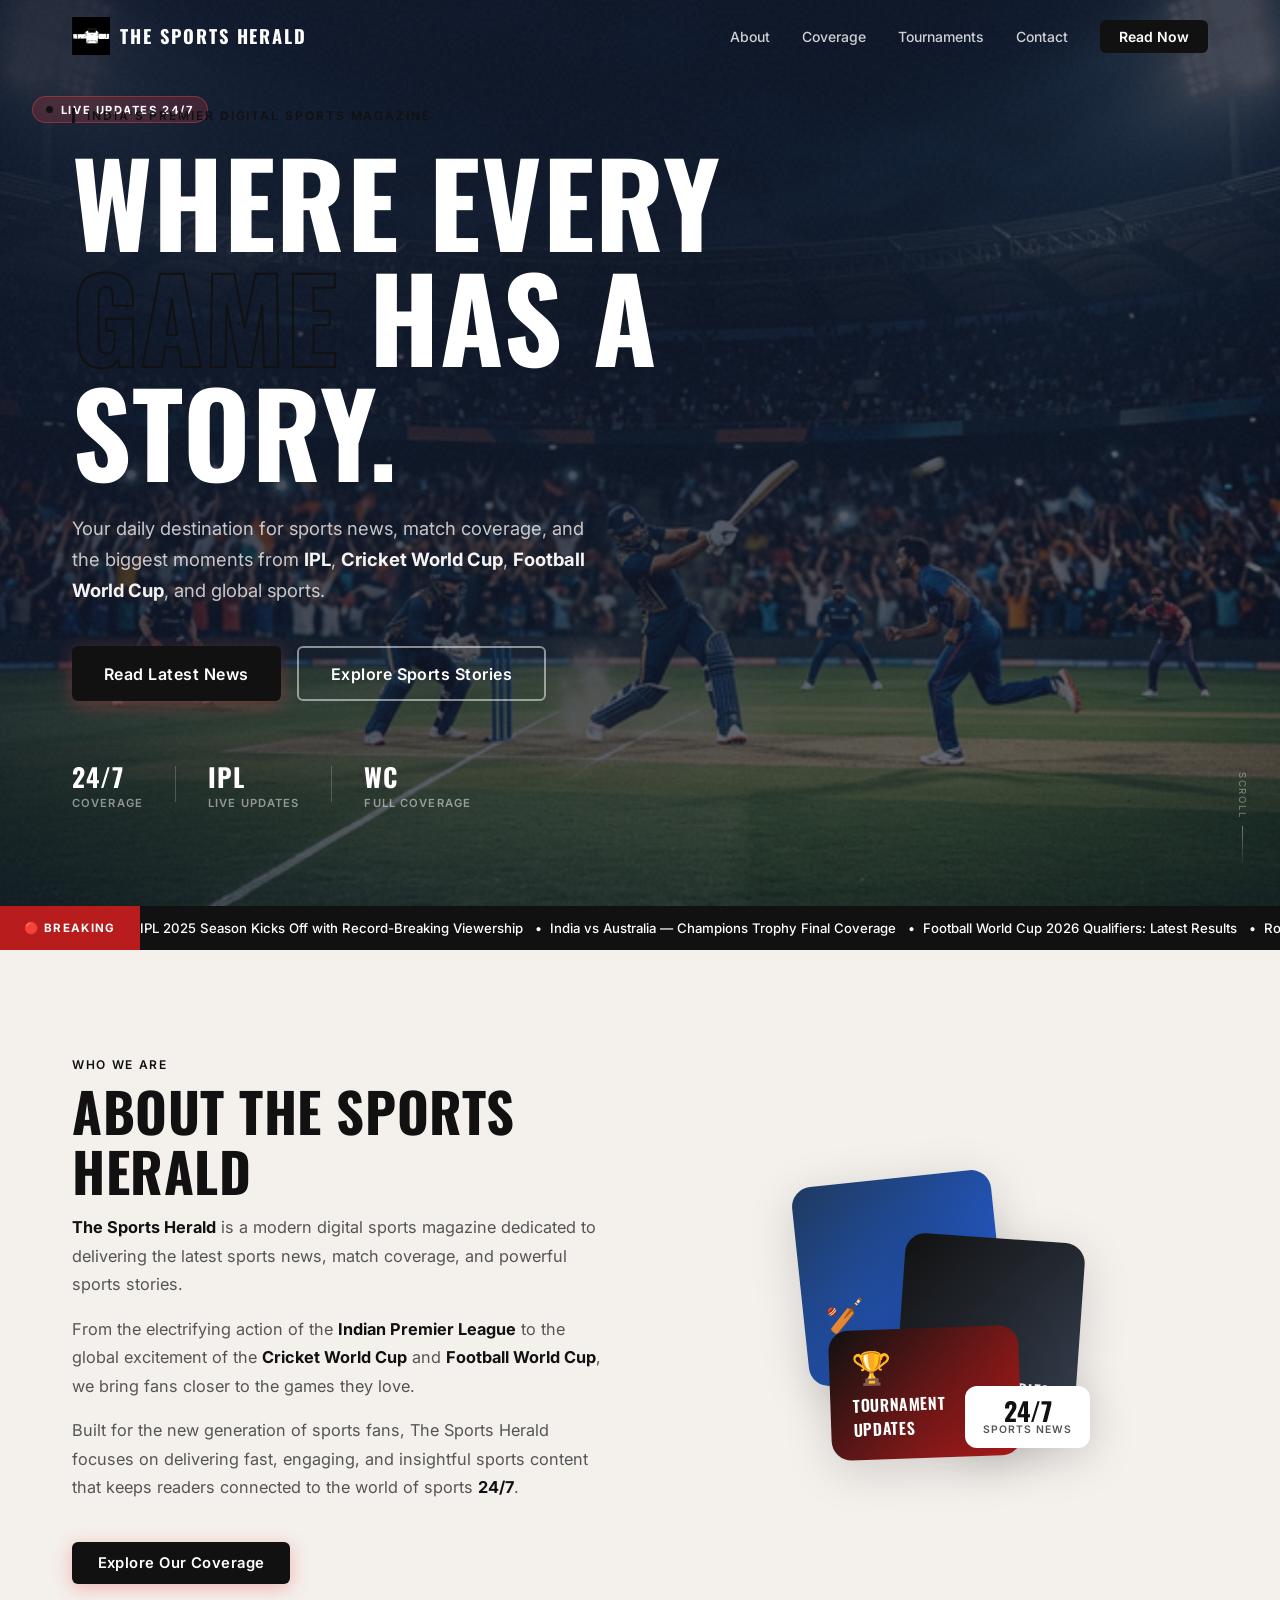
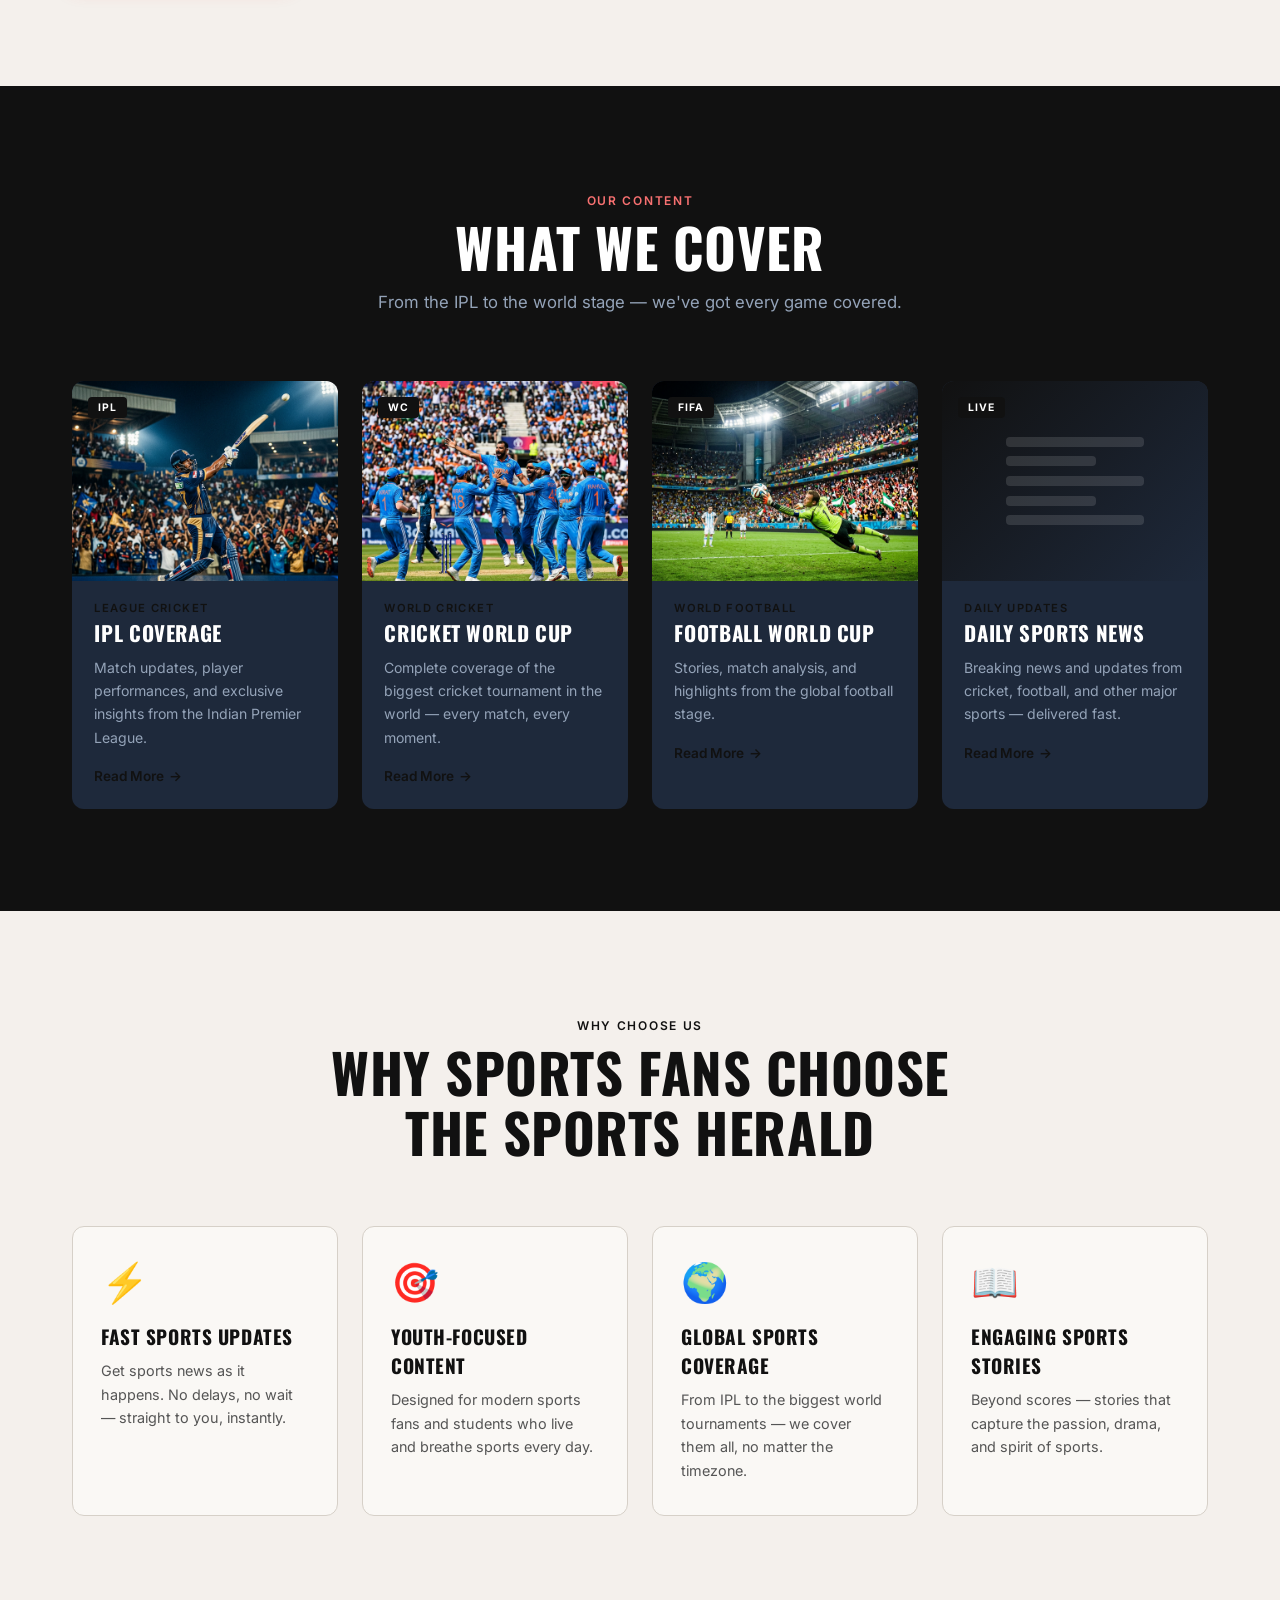
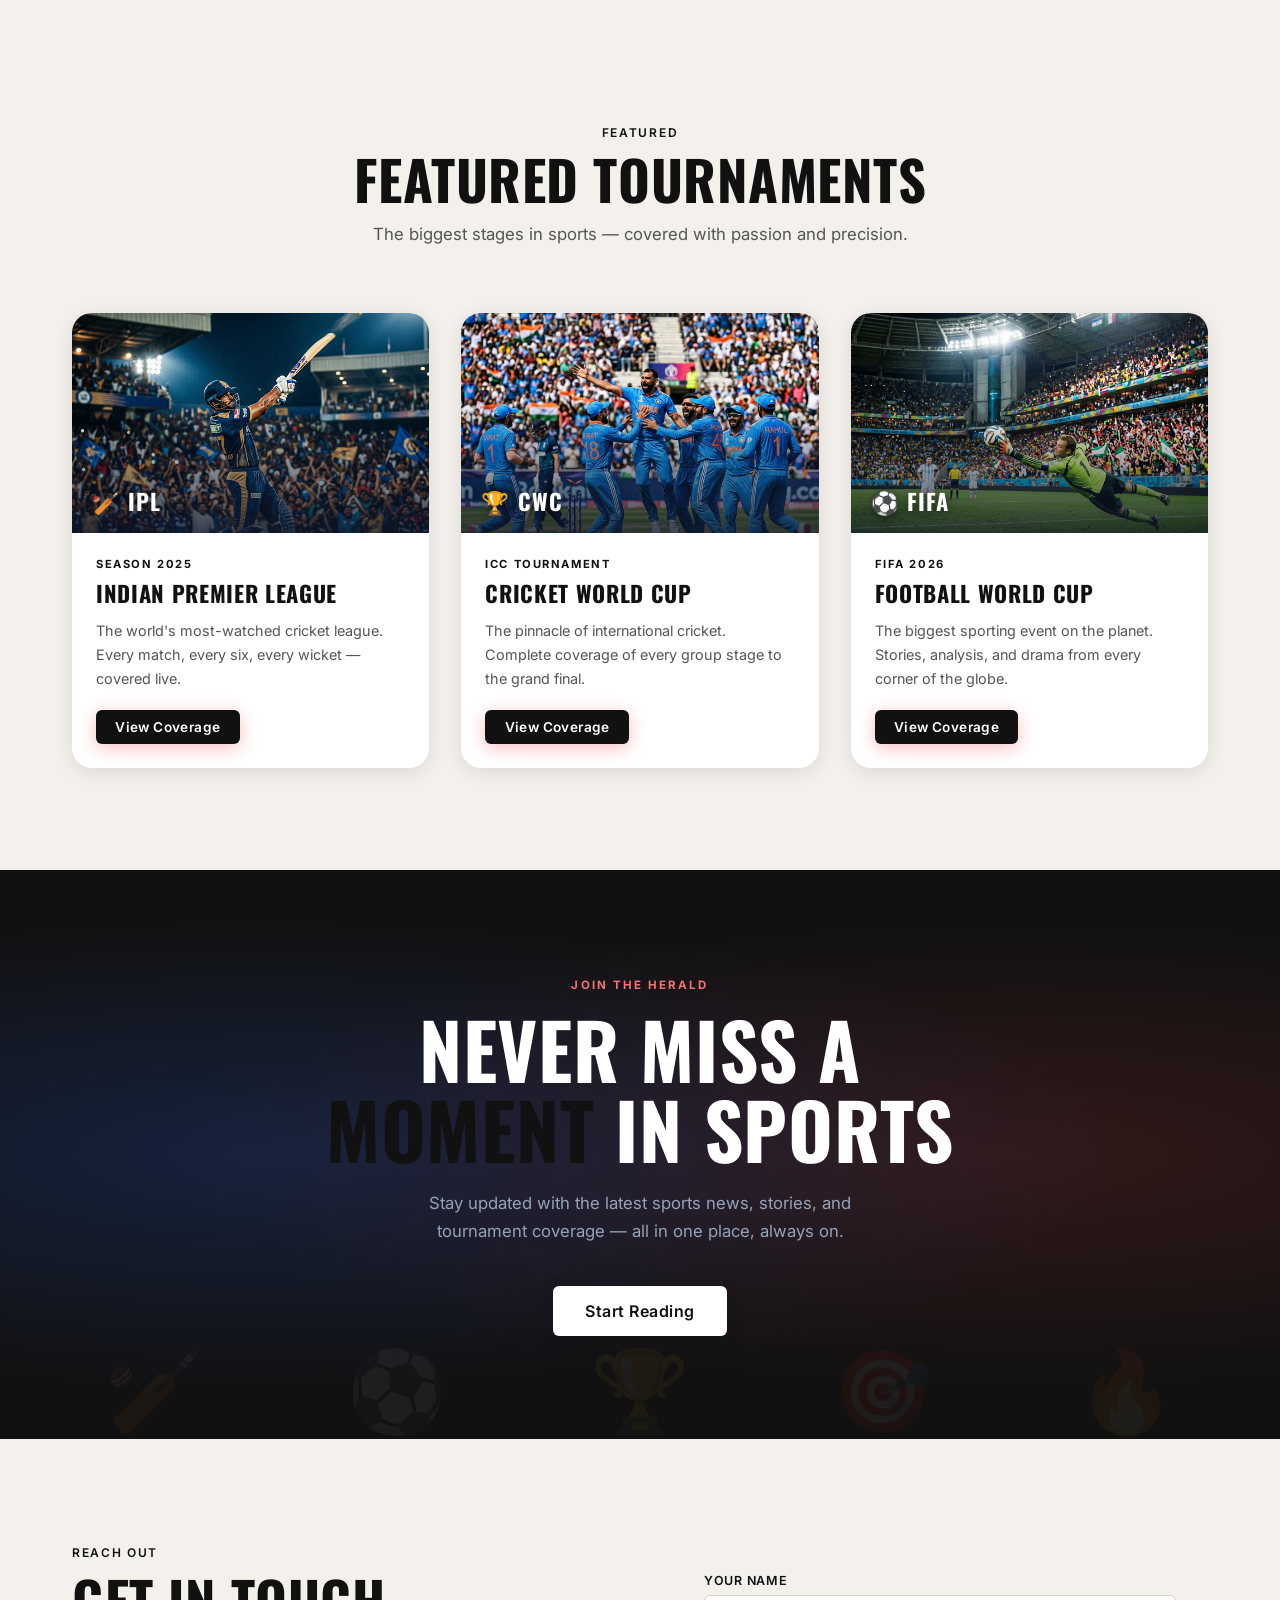
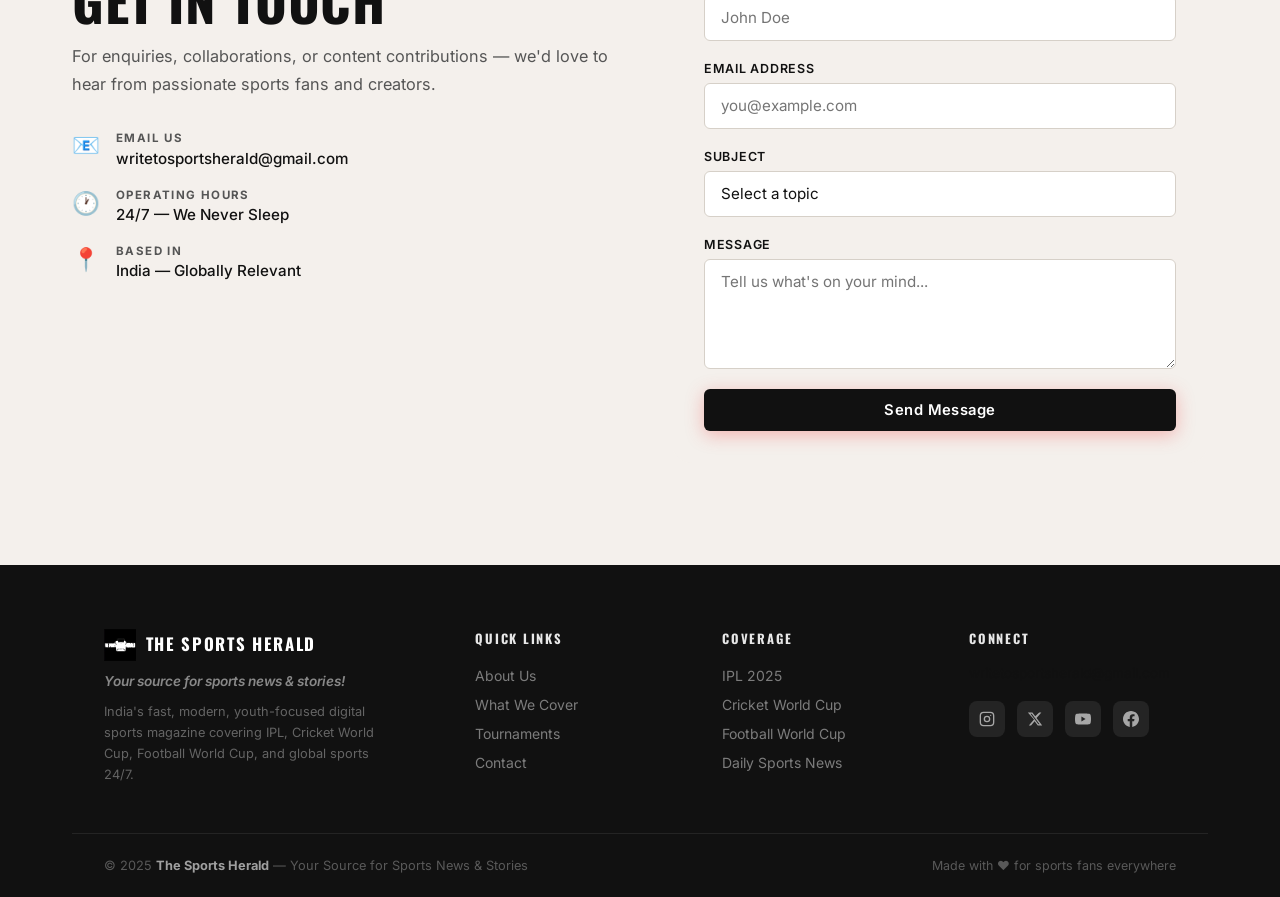
==== index.html @ 5cde20d5 "Update logo, apply March Rough font, and revamp color scheme to #f4f0ec" ====
<!DOCTYPE html>
<html lang="en">
<head>
  <meta charset="UTF-8" />
  <meta name="viewport" content="width=device-width, initial-scale=1.0" />
  <meta name="description" content="The Sports Herald — Your daily destination for sports news, match coverage, IPL, Cricket World Cup, Football World Cup, and the biggest moments in global sports." />
  <meta name="keywords" content="sports news, IPL, Cricket World Cup, Football World Cup, sports magazine, India sports, sports coverage" />
  <meta property="og:title" content="The Sports Herald — Where Every Game Has a Story." />
  <meta property="og:description" content="Fast, modern, youth-focused digital sports magazine delivering engaging sports stories and tournament coverage 24/7." />
  <meta property="og:type" content="website" />
  <title>The Sports Herald — Where Every Game Has a Story.</title>
  <link rel="preconnect" href="https://fonts.googleapis.com" />
  <link rel="preconnect" href="https://fonts.gstatic.com" crossorigin />
  <link href="https://fonts.googleapis.com/css2?family=Oswald:wght@400;500;600;700&family=Inter:wght@300;400;500;600&family=Bebas+Neue&display=swap" rel="stylesheet" />
  <link href="https://fonts.cdnfonts.com/css/march" rel="stylesheet" />
  <link rel="stylesheet" href="styles.css" />
</head>
<body>

  <!-- ===== NAVIGATION ===== -->
  <nav class="nav" id="navbar">
    <div class="nav__container">
      <a href="#" class="nav__logo">
        <img src="images/logo.png" alt="The Sports Herald Logo" class="nav__logo-img" />
        <span class="nav__logo-text">THE SPORTS HERALD</span>
      </a>
      <ul class="nav__links" id="navLinks">
        <li><a href="#about" class="nav__link">About</a></li>
        <li><a href="#coverage" class="nav__link">Coverage</a></li>
        <li><a href="#tournaments" class="nav__link">Tournaments</a></li>
        <li><a href="#contact" class="nav__link">Contact</a></li>
        <li><a href="#contact" class="nav__cta-link">Read Now</a></li>
      </ul>
      <button class="nav__hamburger" id="hamburger" aria-label="Open menu">
        <span></span><span></span><span></span>
      </button>
    </div>
  </nav>

  <!-- ===== MOBILE MENU ===== -->
  <div class="mobile-menu" id="mobileMenu">
    <button class="mobile-menu__close" id="mobileClose" aria-label="Close menu">✕</button>
    <ul>
      <li><a href="#about" class="mobile-menu__link">About</a></li>
      <li><a href="#coverage" class="mobile-menu__link">Coverage</a></li>
      <li><a href="#tournaments" class="mobile-menu__link">Tournaments</a></li>
      <li><a href="#contact" class="mobile-menu__link">Contact</a></li>
    </ul>
    <a href="#contact" class="btn btn--primary mobile-menu__cta">Start Reading</a>
  </div>
  <div class="mobile-menu__overlay" id="menuOverlay"></div>

  <!-- ===== HERO SECTION ===== -->
  <section class="hero" id="hero">
    <div class="hero__bg">
      <img src="images/hero.png" alt="Sports Stadium" class="hero__img" />
      <div class="hero__overlay"></div>
      <!-- Animated noise texture -->
      <div class="hero__grain"></div>
    </div>

    <!-- Floating live badge -->
    <div class="hero__live-badge reveal-up">
      <span class="hero__live-dot"></span>
      LIVE UPDATES 24/7
    </div>

    <div class="hero__content">
      <div class="hero__eyebrow reveal-up">India's Premier Digital Sports Magazine</div>
      <h1 class="hero__headline reveal-up">
        Where Every<br /><em>Game</em> Has a<br />Story.
      </h1>
      <p class="hero__subheadline reveal-up">
        Your daily destination for sports news, match coverage, and the biggest moments from <strong>IPL</strong>, <strong>Cricket World Cup</strong>, <strong>Football World Cup</strong>, and global sports.
      </p>
      <div class="hero__cta-group reveal-up">
        <a href="#coverage" class="btn btn--primary btn--lg">Read Latest News</a>
        <a href="#tournaments" class="btn btn--ghost btn--lg">Explore Sports Stories</a>
      </div>

      <!-- Stats -->
      <div class="hero__stats reveal-up">
        <div class="hero__stat">
          <span class="hero__stat-num">24/7</span>
          <span class="hero__stat-label">Coverage</span>
        </div>
        <div class="hero__stat-divider"></div>
        <div class="hero__stat">
          <span class="hero__stat-num">IPL</span>
          <span class="hero__stat-label">Live Updates</span>
        </div>
        <div class="hero__stat-divider"></div>
        <div class="hero__stat">
          <span class="hero__stat-num">WC</span>
          <span class="hero__stat-label">Full Coverage</span>
        </div>
      </div>
    </div>

    <!-- Scroll indicator -->
    <div class="hero__scroll-indicator">
      <span>SCROLL</span>
      <div class="hero__scroll-arrow"></div>
    </div>
  </section>

  <!-- ===== TICKER TAPE ===== -->
  <section class="ticker">
    <div class="ticker__label">🔴 BREAKING</div>
    <div class="ticker__track">
      <div class="ticker__items">
        <span>IPL 2025 Season Kicks Off with Record-Breaking Viewership &nbsp;&nbsp;•&nbsp;&nbsp;</span>
        <span>India vs Australia — Champions Trophy Final Coverage &nbsp;&nbsp;•&nbsp;&nbsp;</span>
        <span>Football World Cup 2026 Qualifiers: Latest Results &nbsp;&nbsp;•&nbsp;&nbsp;</span>
        <span>Rohit Sharma Breaks Yet Another Batting Record &nbsp;&nbsp;•&nbsp;&nbsp;</span>
        <span>The Sports Herald — Your Source for Sports News &amp; Stories &nbsp;&nbsp;•&nbsp;&nbsp;</span>
        <span>IPL 2025 Season Kicks Off with Record-Breaking Viewership &nbsp;&nbsp;•&nbsp;&nbsp;</span>
        <span>India vs Australia — Champions Trophy Final Coverage &nbsp;&nbsp;•&nbsp;&nbsp;</span>
        <span>Football World Cup 2026 Qualifiers: Latest Results &nbsp;&nbsp;•&nbsp;&nbsp;</span>
        <span>Rohit Sharma Breaks Yet Another Batting Record &nbsp;&nbsp;•&nbsp;&nbsp;</span>
        <span>The Sports Herald — Your Source for Sports News &amp; Stories &nbsp;&nbsp;•&nbsp;&nbsp;</span>
      </div>
    </div>
  </section>

  <!-- ===== ABOUT SECTION ===== -->
  <section class="about section" id="about">
    <div class="container">
      <div class="about__grid">
        <div class="about__text-col">
          <div class="section__eyebrow reveal-up">Who We Are</div>
          <h2 class="section__title reveal-up">About The Sports Herald</h2>
          <p class="about__body reveal-up">
            <strong>The Sports Herald</strong> is a modern digital sports magazine dedicated to delivering the latest sports news, match coverage, and powerful sports stories.
          </p>
          <p class="about__body reveal-up">
            From the electrifying action of the <strong>Indian Premier League</strong> to the global excitement of the <strong>Cricket World Cup</strong> and <strong>Football World Cup</strong>, we bring fans closer to the games they love.
          </p>
          <p class="about__body reveal-up">
            Built for the new generation of sports fans, The Sports Herald focuses on delivering fast, engaging, and insightful sports content that keeps readers connected to the world of sports <strong>24/7</strong>.
          </p>
          <a href="#coverage" class="btn btn--primary reveal-up" style="margin-top: 1.5rem; display: inline-flex;">Explore Our Coverage</a>
        </div>
        <div class="about__visual-col reveal-up">
          <div class="about__card-stack">
            <div class="about__card about__card--1">
              <div class="about__card-icon">🏏</div>
              <div class="about__card-label">Cricket Coverage</div>
            </div>
            <div class="about__card about__card--2">
              <div class="about__card-icon">⚽</div>
              <div class="about__card-label">Football Stories</div>
            </div>
            <div class="about__card about__card--3">
              <div class="about__card-icon">🏆</div>
              <div class="about__card-label">Tournament Updates</div>
            </div>
            <div class="about__badge">
              <span class="about__badge-num">24/7</span>
              <span class="about__badge-text">Sports News</span>
            </div>
          </div>
        </div>
      </div>
    </div>
  </section>

  <!-- ===== COVERAGE SECTION ===== -->
  <section class="coverage section section--dark" id="coverage">
    <div class="container">
      <div class="section__header reveal-up">
        <div class="section__eyebrow section__eyebrow--light">Our Content</div>
        <h2 class="section__title section__title--light">What We Cover</h2>
        <p class="section__subtitle section__subtitle--light">From the IPL to the world stage — we've got every game covered.</p>
      </div>
      <div class="coverage__grid">
        <!-- Card 1: IPL -->
        <article class="coverage__card reveal-up">
          <div class="coverage__card-img">
            <img src="images/ipl.png" alt="IPL Cricket Coverage" />
            <div class="coverage__card-badge">IPL</div>
          </div>
          <div class="coverage__card-body">
            <div class="coverage__card-tag">League Cricket</div>
            <h3 class="coverage__card-title">IPL Coverage</h3>
            <p class="coverage__card-desc">Match updates, player performances, and exclusive insights from the Indian Premier League.</p>
            <a href="#" class="coverage__card-link">Read More <span>→</span></a>
          </div>
        </article>
        <!-- Card 2: Cricket WC -->
        <article class="coverage__card reveal-up">
          <div class="coverage__card-img">
            <img src="images/cricket-wc.png" alt="Cricket World Cup Coverage" />
            <div class="coverage__card-badge">WC</div>
          </div>
          <div class="coverage__card-body">
            <div class="coverage__card-tag">World Cricket</div>
            <h3 class="coverage__card-title">Cricket World Cup</h3>
            <p class="coverage__card-desc">Complete coverage of the biggest cricket tournament in the world — every match, every moment.</p>
            <a href="#" class="coverage__card-link">Read More <span>→</span></a>
          </div>
        </article>
        <!-- Card 3: Football WC -->
        <article class="coverage__card reveal-up">
          <div class="coverage__card-img">
            <img src="images/football-wc.png" alt="Football World Cup Coverage" />
            <div class="coverage__card-badge">FIFA</div>
          </div>
          <div class="coverage__card-body">
            <div class="coverage__card-tag">World Football</div>
            <h3 class="coverage__card-title">Football World Cup</h3>
            <p class="coverage__card-desc">Stories, match analysis, and highlights from the global football stage.</p>
            <a href="#" class="coverage__card-link">Read More <span>→</span></a>
          </div>
        </article>
        <!-- Card 4: Daily News -->
        <article class="coverage__card reveal-up">
          <div class="coverage__card-img coverage__card-img--dark">
            <div class="coverage__news-mockup">
              <div class="coverage__news-line"></div>
              <div class="coverage__news-line coverage__news-line--short"></div>
              <div class="coverage__news-line"></div>
              <div class="coverage__news-line coverage__news-line--short"></div>
              <div class="coverage__news-line"></div>
            </div>
            <div class="coverage__card-badge">LIVE</div>
          </div>
          <div class="coverage__card-body">
            <div class="coverage__card-tag">Daily Updates</div>
            <h3 class="coverage__card-title">Daily Sports News</h3>
            <p class="coverage__card-desc">Breaking news and updates from cricket, football, and other major sports — delivered fast.</p>
            <a href="#" class="coverage__card-link">Read More <span>→</span></a>
          </div>
        </article>
      </div>
    </div>
  </section>

  <!-- ===== WHY US SECTION ===== -->
  <section class="why section" id="why">
    <div class="container">
      <div class="section__header reveal-up">
        <div class="section__eyebrow">Why Choose Us</div>
        <h2 class="section__title">Why Sports Fans Choose<br /><span class="text--accent">The Sports Herald</span></h2>
      </div>
      <div class="why__grid">
        <div class="why__item reveal-up">
          <div class="why__icon">⚡</div>
          <h3 class="why__title">Fast Sports Updates</h3>
          <p class="why__desc">Get sports news as it happens. No delays, no wait — straight to you, instantly.</p>
        </div>
        <div class="why__item reveal-up">
          <div class="why__icon">🎯</div>
          <h3 class="why__title">Youth-Focused Content</h3>
          <p class="why__desc">Designed for modern sports fans and students who live and breathe sports every day.</p>
        </div>
        <div class="why__item reveal-up">
          <div class="why__icon">🌍</div>
          <h3 class="why__title">Global Sports Coverage</h3>
          <p class="why__desc">From IPL to the biggest world tournaments — we cover them all, no matter the timezone.</p>
        </div>
        <div class="why__item reveal-up">
          <div class="why__icon">📖</div>
          <h3 class="why__title">Engaging Sports Stories</h3>
          <p class="why__desc">Beyond scores — stories that capture the passion, drama, and spirit of sports.</p>
        </div>
      </div>
    </div>
  </section>

  <!-- ===== TOURNAMENTS SECTION ===== -->
  <section class="tournaments section section--gray" id="tournaments">
    <div class="container">
      <div class="section__header reveal-up">
        <div class="section__eyebrow">Featured</div>
        <h2 class="section__title">Featured Tournaments</h2>
        <p class="section__subtitle">The biggest stages in sports — covered with passion and precision.</p>
      </div>
      <div class="tournaments__grid">
        <!-- IPL -->
        <div class="tournament__block reveal-up">
          <div class="tournament__img-wrap">
            <img src="images/ipl.png" alt="IPL 2025" class="tournament__img" />
            <div class="tournament__img-overlay">
              <div class="tournament__label">🏏 IPL</div>
            </div>
          </div>
          <div class="tournament__content">
            <div class="tournament__season">Season 2025</div>
            <h3 class="tournament__title">Indian Premier League</h3>
            <p class="tournament__desc">The world's most-watched cricket league. Every match, every six, every wicket — covered live.</p>
            <a href="#" class="btn btn--primary btn--sm">View Coverage</a>
          </div>
        </div>
        <!-- Cricket WC -->
        <div class="tournament__block reveal-up">
          <div class="tournament__img-wrap">
            <img src="images/cricket-wc.png" alt="Cricket World Cup" class="tournament__img" />
            <div class="tournament__img-overlay">
              <div class="tournament__label">🏆 CWC</div>
            </div>
          </div>
          <div class="tournament__content">
            <div class="tournament__season">ICC Tournament</div>
            <h3 class="tournament__title">Cricket World Cup</h3>
            <p class="tournament__desc">The pinnacle of international cricket. Complete coverage of every group stage to the grand final.</p>
            <a href="#" class="btn btn--primary btn--sm">View Coverage</a>
          </div>
        </div>
        <!-- Football WC -->
        <div class="tournament__block reveal-up">
          <div class="tournament__img-wrap">
            <img src="images/football-wc.png" alt="Football World Cup" class="tournament__img" />
            <div class="tournament__img-overlay">
              <div class="tournament__label">⚽ FIFA</div>
            </div>
          </div>
          <div class="tournament__content">
            <div class="tournament__season">FIFA 2026</div>
            <h3 class="tournament__title">Football World Cup</h3>
            <p class="tournament__desc">The biggest sporting event on the planet. Stories, analysis, and drama from every corner of the globe.</p>
            <a href="#" class="btn btn--primary btn--sm">View Coverage</a>
          </div>
        </div>
      </div>
    </div>
  </section>

  <!-- ===== CTA SECTION ===== -->
  <section class="cta-section">
    <div class="cta-section__bg"></div>
    <div class="container">
      <div class="cta-section__content reveal-up">
        <div class="cta-section__eyebrow">Join The Herald</div>
        <h2 class="cta-section__headline">Never Miss a<br /><em>Moment</em> in Sports</h2>
        <p class="cta-section__sub">Stay updated with the latest sports news, stories, and tournament coverage — all in one place, always on.</p>
        <a href="#contact" class="btn btn--white btn--lg">Start Reading</a>
      </div>
      <!-- Decorative sport emojis -->
      <div class="cta-section__deco" aria-hidden="true">
        <span>🏏</span><span>⚽</span><span>🏆</span><span>🎯</span><span>🔥</span>
      </div>
    </div>
  </section>

  <!-- ===== CONTACT SECTION ===== -->
  <section class="contact section" id="contact">
    <div class="container">
      <div class="contact__grid">
        <div class="contact__info reveal-up">
          <div class="section__eyebrow">Reach Out</div>
          <h2 class="section__title">Get In Touch</h2>
          <p class="contact__desc">For enquiries, collaborations, or content contributions — we'd love to hear from passionate sports fans and creators.</p>
          <div class="contact__details">
            <div class="contact__detail-item">
              <span class="contact__detail-icon">📧</span>
              <div>
                <div class="contact__detail-label">Email Us</div>
                <a href="mailto:writetosportsherald@gmail.com" class="contact__detail-value">writetosportsherald@gmail.com</a>
              </div>
            </div>
            <div class="contact__detail-item">
              <span class="contact__detail-icon">🕐</span>
              <div>
                <div class="contact__detail-label">Operating Hours</div>
                <div class="contact__detail-value">24/7 — We Never Sleep</div>
              </div>
            </div>
            <div class="contact__detail-item">
              <span class="contact__detail-icon">📍</span>
              <div>
                <div class="contact__detail-label">Based In</div>
                <div class="contact__detail-value">India — Globally Relevant</div>
              </div>
            </div>
          </div>
        </div>
        <div class="contact__form-col reveal-up">
          <form class="contact__form" id="contactForm" onsubmit="handleFormSubmit(event)">
            <div class="form__group">
              <label for="name" class="form__label">Your Name</label>
              <input type="text" id="name" name="name" class="form__input" placeholder="John Doe" required />
            </div>
            <div class="form__group">
              <label for="email" class="form__label">Email Address</label>
              <input type="email" id="email" name="email" class="form__input" placeholder="you@example.com" required />
            </div>
            <div class="form__group">
              <label for="subject" class="form__label">Subject</label>
              <select id="subject" name="subject" class="form__input form__select" required>
                <option value="">Select a topic</option>
                <option>General Enquiry</option>
                <option>Content Collaboration</option>
                <option>Advertising & Partnership</option>
                <option>Press & Media</option>
                <option>Other</option>
              </select>
            </div>
            <div class="form__group">
              <label for="message" class="form__label">Message</label>
              <textarea id="message" name="message" class="form__input form__textarea" placeholder="Tell us what's on your mind..." rows="4" required></textarea>
            </div>
            <button type="submit" class="btn btn--primary btn--full" id="submitBtn">Send Message</button>
            <div class="form__success" id="formSuccess">
              ✅ Thanks! Your message has been sent. We'll get back to you soon.
            </div>
          </form>
        </div>
      </div>
    </div>
  </section>

  <!-- ===== FOOTER ===== -->
  <footer class="footer">
    <div class="container">
      <div class="footer__top">
        <div class="footer__brand">
          <div class="footer__logo">
            <img src="images/logo.png" alt="The Sports Herald Logo" class="footer__logo-img" />
            <span class="footer__logo-text">THE SPORTS HERALD</span>
          </div>
          <p class="footer__tagline">Your source for sports news &amp; stories!</p>
          <p class="footer__micro">India's fast, modern, youth-focused digital sports magazine covering IPL, Cricket World Cup, Football World Cup, and global sports 24/7.</p>
        </div>
        <div class="footer__links-col">
          <h4 class="footer__col-title">Quick Links</h4>
          <ul class="footer__links">
            <li><a href="#about">About Us</a></li>
            <li><a href="#coverage">What We Cover</a></li>
            <li><a href="#tournaments">Tournaments</a></li>
            <li><a href="#contact">Contact</a></li>
          </ul>
        </div>
        <div class="footer__links-col">
          <h4 class="footer__col-title">Coverage</h4>
          <ul class="footer__links">
            <li><a href="#">IPL 2025</a></li>
            <li><a href="#">Cricket World Cup</a></li>
            <li><a href="#">Football World Cup</a></li>
            <li><a href="#">Daily Sports News</a></li>
          </ul>
        </div>
        <div class="footer__links-col">
          <h4 class="footer__col-title">Connect</h4>
          <a href="mailto:writetosportsherald@gmail.com" class="footer__email">writetosportsherald@gmail.com</a>
          <div class="footer__socials">
            <a href="#" class="footer__social" aria-label="Instagram" title="Instagram">
              <svg viewBox="0 0 24 24" fill="none" stroke="currentColor" stroke-width="2"><rect x="2" y="2" width="20" height="20" rx="5"/><circle cx="12" cy="12" r="4"/><circle cx="17.5" cy="6.5" r="1" fill="currentColor" stroke="none"/></svg>
            </a>
            <a href="#" class="footer__social" aria-label="Twitter / X" title="Twitter / X">
              <svg viewBox="0 0 24 24" fill="currentColor"><path d="M18.244 2.25h3.308l-7.227 8.26 8.502 11.24H16.17l-4.714-6.231-5.401 6.231H2.747l7.73-8.835L1.254 2.25H8.08l4.259 5.63 5.905-5.63zm-1.161 17.52h1.833L7.084 4.126H5.117z"/></svg>
            </a>
            <a href="#" class="footer__social" aria-label="YouTube" title="YouTube">
              <svg viewBox="0 0 24 24" fill="currentColor"><path d="M23.495 6.205a3.007 3.007 0 0 0-2.088-2.088c-1.87-.501-9.396-.501-9.396-.501s-7.507-.01-9.396.501A3.007 3.007 0 0 0 .527 6.205a31.247 31.247 0 0 0-.522 5.805 31.247 31.247 0 0 0 .522 5.783 3.007 3.007 0 0 0 2.088 2.088c1.868.502 9.396.502 9.396.502s7.506 0 9.396-.502a3.007 3.007 0 0 0 2.088-2.088 31.247 31.247 0 0 0 .5-5.783 31.247 31.247 0 0 0-.5-5.805zM9.609 15.601V8.408l6.264 3.602z"/></svg>
            </a>
            <a href="#" class="footer__social" aria-label="Facebook" title="Facebook">
              <svg viewBox="0 0 24 24" fill="currentColor"><path d="M24 12.073c0-6.627-5.373-12-12-12s-12 5.373-12 12c0 5.99 4.388 10.954 10.125 11.854v-8.385H7.078v-3.47h3.047V9.43c0-3.007 1.792-4.669 4.533-4.669 1.312 0 2.686.235 2.686.235v2.953H15.83c-1.491 0-1.956.925-1.956 1.874v2.25h3.328l-.532 3.47h-2.796v8.385C19.612 23.027 24 18.062 24 12.073z"/></svg>
            </a>
          </div>
        </div>
      </div>
      <div class="footer__bottom">
        <p>© 2025 <strong>The Sports Herald</strong> — Your Source for Sports News &amp; Stories</p>
        <p class="footer__bottom-right">Made with ❤️ for sports fans everywhere</p>
      </div>
    </div>
  </footer>

  <!-- Scroll to top -->
  <button class="scroll-top" id="scrollTop" aria-label="Scroll to top">↑</button>

  <script src="script.js"></script>
</body>
</html>
---- styles.css ----
/* ================================================
   THE SPORTS HERALD — Design System
   Author: Antigravity
   Version: 1.0
   ================================================ */

/* ── Google Fonts already loaded in HTML ──────── */

/* ── CSS Custom Properties ────────────────────── */
:root {
  /* Primary black/white palette as per brand logo */
  --color-deep-blue:     #111111;
  --color-red:           #111111;
  --color-electric-blue: #333333;
  --color-black:         #111111;
  --color-white:         #FFFFFF;
  --color-bg:            #f4f0ec;
  --color-gray-light:    #f4f0ec;
  --color-text:          #111111;
  --color-text-muted:    #555555;
  --color-border:        #d6d0c8;
  --color-accent:        #111111;

  --font-heading:  'March', 'Oswald', 'Bebas Neue', sans-serif;
  --font-logo:     'March', serif;
  --font-body:     'Inter', sans-serif;

  --radius-sm:  6px;
  --radius-md:  12px;
  --radius-lg:  20px;
  --radius-xl:  32px;

  --shadow-sm:  0 1px 3px rgba(0,0,0,.08), 0 1px 2px rgba(0,0,0,.04);
  --shadow-md:  0 4px 20px rgba(0,0,0,.10);
  --shadow-lg:  0 10px 48px rgba(0,0,0,.15);
  --shadow-xl:  0 24px 72px rgba(0,0,0,.22);

  --transition: 0.3s cubic-bezier(0.4, 0, 0.2, 1);

  --container-max:  1200px;
  --container-pad:  clamp(1rem, 4vw, 2rem);
  --nav-h:          72px;
}

/* ── Reset ────────────────────────────────────── */
*, *::before, *::after { box-sizing: border-box; margin: 0; padding: 0; }
html { scroll-behavior: smooth; font-size: 16px; }
body {
  font-family: var(--font-body);
  color: var(--color-text);
  background: var(--color-bg);
  overflow-x: hidden;
  -webkit-font-smoothing: antialiased;
}
img { max-width: 100%; height: auto; display: block; }
a { text-decoration: none; color: inherit; }
ul { list-style: none; }
button { cursor: pointer; border: none; background: none; font: inherit; }

/* ── Utility ──────────────────────────────────── */
.container {
  width: 100%;
  max-width: var(--container-max);
  margin: 0 auto;
  padding: 0 var(--container-pad);
}

.text--accent   { color: var(--color-accent); }
.text--blue     { color: var(--color-electric-blue); }

.section { padding: clamp(4rem, 8vw, 7rem) 0; }
.section--dark  { background: var(--color-black); }
.section--gray  { background: var(--color-bg); }

.section__header {
  text-align: center;
  margin-bottom: clamp(2.5rem, 5vw, 4rem);
}

.section__eyebrow {
  display: inline-block;
  font-family: var(--font-body);
  font-size: .75rem;
  font-weight: 600;
  letter-spacing: .14em;
  text-transform: uppercase;
  color: var(--color-red);
  margin-bottom: .6rem;
}
.section__eyebrow--light { color: #F87171; }

.section__title {
  font-family: var(--font-heading);
  font-size: clamp(2.2rem, 5vw, 3.4rem);
  font-weight: 700;
  line-height: 1.1;
  letter-spacing: .01em;
  text-transform: uppercase;
  margin-bottom: .75rem;
}
.section__title--light { color: var(--color-white); }

.section__subtitle {
  font-size: 1.05rem;
  color: var(--color-text-muted);
  max-width: 540px;
  margin: 0 auto;
  line-height: 1.65;
}
.section__subtitle--light { color: #94A3B8; }

/* ── Buttons ──────────────────────────────────── */
.btn {
  display: inline-flex;
  align-items: center;
  gap: .5rem;
  font-family: var(--font-body);
  font-weight: 600;
  font-size: .925rem;
  letter-spacing: .03em;
  border-radius: var(--radius-sm);
  padding: .75rem 1.6rem;
  transition: var(--transition);
  white-space: nowrap;
}

.btn--primary {
  background: var(--color-red);
  color: var(--color-white);
  box-shadow: 0 4px 18px rgba(239,68,68,.35);
}
.btn--primary:hover {
  background: #DC2626;
  transform: translateY(-2px);
  box-shadow: 0 8px 28px rgba(239,68,68,.45);
}

.btn--ghost {
  background: transparent;
  color: var(--color-white);
  border: 2px solid rgba(255,255,255,.5);
}
.btn--ghost:hover {
  border-color: var(--color-white);
  background: rgba(255,255,255,.08);
  transform: translateY(-2px);
}

.btn--white {
  background: var(--color-white);
  color: var(--color-deep-blue);
  box-shadow: 0 4px 18px rgba(0,0,0,.15);
}
.btn--white:hover {
  background: var(--color-gray-light);
  transform: translateY(-2px);
}

.btn--outline {
  background: transparent;
  color: var(--color-red);
  border: 2px solid var(--color-red);
}
.btn--outline:hover {
  background: var(--color-red);
  color: var(--color-white);
  transform: translateY(-2px);
}

.btn--lg  { padding: .95rem 2rem; font-size: 1rem; }
.btn--sm  { padding: .55rem 1.2rem; font-size: .85rem; }
.btn--full { width: 100%; justify-content: center; }

/* ── Reveal Animations ────────────────────────── */
.reveal-up {
  opacity: 0;
  transform: translateY(30px);
  transition: opacity .65s ease, transform .65s ease;
}
.reveal-up.is-visible {
  opacity: 1;
  transform: translateY(0);
}

/* ── NAV ──────────────────────────────────────── */
.nav {
  position: fixed;
  top: 0;
  left: 0;
  right: 0;
  z-index: 1000;
  height: var(--nav-h);
  display: flex;
  align-items: center;
  transition: background var(--transition), box-shadow var(--transition);
}
.nav.scrolled {
  background: rgba(15,23,42,.96);
  backdrop-filter: blur(18px);
  box-shadow: 0 2px 32px rgba(0,0,0,.25);
}

.nav__container {
  max-width: var(--container-max);
  width: 100%;
  margin: 0 auto;
  padding: 0 var(--container-pad);
  display: flex;
  align-items: center;
  justify-content: space-between;
}

.nav__logo {
  display: flex;
  align-items: center;
  gap: .65rem;
  text-decoration: none;
}
.nav__logo-img {
  height: 38px;
  width: auto;
  object-fit: contain;
  /* Invert on dark nav background to keep logo visible */
  filter: invert(1) brightness(2);
  transition: filter var(--transition);
}
/* When nav scrolls over light backgrounds, logo stays white invert */
.nav.scrolled .nav__logo-img {
  filter: invert(1) brightness(2);
}
.nav__logo-text {
  font-family: 'March', 'Oswald', 'Bebas Neue', sans-serif;
  font-size: 1.15rem;
  font-weight: 700;
  color: var(--color-white);
  letter-spacing: .1em;
  text-transform: uppercase;
  line-height: 1;
}

.nav__links {
  display: flex;
  align-items: center;
  gap: 2rem;
}
.nav__link {
  font-size: .875rem;
  font-weight: 500;
  color: rgba(255,255,255,.8);
  transition: color var(--transition);
  position: relative;
}
.nav__link::after {
  content: '';
  position: absolute;
  bottom: -4px;
  left: 0;
  width: 0;
  height: 2px;
  background: var(--color-red);
  transition: width var(--transition);
}
.nav__link:hover { color: var(--color-white); }
.nav__link:hover::after { width: 100%; }

.nav__cta-link {
  font-size: .875rem;
  font-weight: 600;
  color: var(--color-white);
  background: var(--color-red);
  padding: .5rem 1.2rem;
  border-radius: var(--radius-sm);
  transition: var(--transition);
}
.nav__cta-link:hover {
  background: #DC2626;
  transform: translateY(-1px);
}

.nav__hamburger {
  display: none;
  flex-direction: column;
  gap: 5px;
  padding: .35rem;
}
.nav__hamburger span {
  display: block;
  width: 24px;
  height: 2px;
  background: var(--color-white);
  border-radius: 2px;
  transition: var(--transition);
}

/* ── Mobile Menu ──────────────────────────────── */
.mobile-menu {
  position: fixed;
  top: 0; right: 0;
  width: min(320px, 100vw);
  height: 100dvh;
  background: var(--color-deep-blue);
  z-index: 2000;
  padding: 2rem 1.5rem 2.5rem;
  display: flex;
  flex-direction: column;
  gap: 1rem;
  transform: translateX(100%);
  transition: transform .35s cubic-bezier(.4,0,.2,1);
}
.mobile-menu.open { transform: translateX(0); }

.mobile-menu__close {
  align-self: flex-end;
  color: var(--color-white);
  font-size: 1.25rem;
  opacity: .7;
  transition: opacity var(--transition);
}
.mobile-menu__close:hover { opacity: 1; }

.mobile-menu ul {
  display: flex;
  flex-direction: column;
  gap: .25rem;
  margin-top: 1rem;
}
.mobile-menu__link {
  display: block;
  font-family: var(--font-heading);
  font-size: 2rem;
  font-weight: 700;
  letter-spacing: .05em;
  text-transform: uppercase;
  color: rgba(255,255,255,.7);
  padding: .5rem 0;
  border-bottom: 1px solid rgba(255,255,255,.08);
  transition: color var(--transition);
}
.mobile-menu__link:hover { color: var(--color-white); }

.mobile-menu__cta { margin-top: auto; }

.mobile-menu__overlay {
  position: fixed;
  inset: 0;
  background: rgba(0,0,0,.6);
  z-index: 1999;
  opacity: 0;
  pointer-events: none;
  transition: opacity var(--transition);
}
.mobile-menu__overlay.open { opacity: 1; pointer-events: auto; }

/* ── HERO ─────────────────────────────────────── */
.hero {
  position: relative;
  min-height: 100dvh;
  display: flex;
  align-items: center;
  overflow: hidden;
}

.hero__bg {
  position: absolute;
  inset: 0;
  z-index: 0;
}
.hero__img {
  width: 100%;
  height: 100%;
  object-fit: cover;
  object-position: center 30%;
  transform: scale(1.04);
  animation: slowZoom 18s linear infinite alternate;
}
@keyframes slowZoom {
  from { transform: scale(1.04); }
  to   { transform: scale(1.12); }
}

.hero__overlay {
  position: absolute;
  inset: 0;
  background: linear-gradient(
    160deg,
    rgba(15,23,42,.92) 0%,
    rgba(15,23,42,.75) 50%,
    rgba(15,23,42,.55) 100%
  );
}

.hero__grain {
  position: absolute;
  inset: 0;
  opacity: .04;
  background-image: url("data:image/svg+xml,%3Csvg viewBox='0 0 256 256' xmlns='http://www.w3.org/2000/svg'%3E%3Cfilter id='n'%3E%3CfeTurbulence type='fractalNoise' baseFrequency='0.9' numOctaves='4' stitchTiles='stitch'/%3E%3C/filter%3E%3Crect width='100%25' height='100%25' filter='url(%23n)'/%3E%3C/svg%3E");
  pointer-events: none;
}

.hero__live-badge {
  position: absolute;
  top: calc(var(--nav-h) + 1.5rem);
  left: var(--container-pad);
  display: flex;
  align-items: center;
  gap: .5rem;
  font-size: .7rem;
  font-weight: 700;
  letter-spacing: .14em;
  color: var(--color-white);
  background: rgba(239,68,68,.2);
  border: 1px solid rgba(239,68,68,.4);
  padding: .35rem .8rem;
  border-radius: 100px;
  backdrop-filter: blur(8px);
  z-index: 1;
}
.hero__live-dot {
  width: 7px;
  height: 7px;
  border-radius: 50%;
  background: var(--color-red);
  animation: blink 1.4s ease-in-out infinite;
}
@keyframes blink {
  0%,100% { opacity: 1; }
  50%      { opacity: .3; }
}

.hero__content {
  position: relative;
  z-index: 1;
  width: 100%;
  max-width: var(--container-max);
  margin: 0 auto;
  padding: calc(var(--nav-h) + 2rem) var(--container-pad) 6rem;
}

.hero__eyebrow {
  display: inline-block;
  font-size: .75rem;
  font-weight: 600;
  letter-spacing: .16em;
  text-transform: uppercase;
  color: var(--color-red);
  margin-bottom: 1.25rem;
  border-left: 3px solid var(--color-red);
  padding-left: .75rem;
}

.hero__headline {
  font-family: var(--font-heading);
  font-size: clamp(3.5rem, 9vw, 7.5rem);
  font-weight: 700;
  line-height: 1.0;
  letter-spacing: .01em;
  text-transform: uppercase;
  color: var(--color-white);
  margin-bottom: 1.5rem;
  max-width: 700px;
}
.hero__headline em {
  font-style: normal;
  color: var(--color-red);
  -webkit-text-fill-color: transparent;
  -webkit-text-stroke: 2px var(--color-red);
}

.hero__subheadline {
  font-size: clamp(1rem, 2vw, 1.15rem);
  color: rgba(255,255,255,.75);
  line-height: 1.7;
  max-width: 520px;
  margin-bottom: 2.5rem;
}
.hero__subheadline strong { color: rgba(255,255,255,.95); }

.hero__cta-group {
  display: flex;
  flex-wrap: wrap;
  gap: 1rem;
  margin-bottom: 3.5rem;
}

.hero__stats {
  display: flex;
  align-items: center;
  gap: 2rem;
}
.hero__stat {
  display: flex;
  flex-direction: column;
  gap: .1rem;
}
.hero__stat-num {
  font-family: var(--font-heading);
  font-size: 1.6rem;
  font-weight: 700;
  color: var(--color-white);
  letter-spacing: .04em;
}
.hero__stat-label {
  font-size: .7rem;
  font-weight: 600;
  letter-spacing: .1em;
  text-transform: uppercase;
  color: rgba(255,255,255,.5);
}
.hero__stat-divider {
  width: 1px;
  height: 36px;
  background: rgba(255,255,255,.2);
}

/* Scroll indicator */
.hero__scroll-indicator {
  position: absolute;
  bottom: 2.5rem;
  right: var(--container-pad);
  z-index: 1;
  display: flex;
  flex-direction: column;
  align-items: center;
  gap: .5rem;
}
.hero__scroll-indicator span {
  font-size: .6rem;
  letter-spacing: .18em;
  color: rgba(255,255,255,.4);
  writing-mode: vertical-rl;
}
.hero__scroll-arrow {
  width: 1px;
  height: 40px;
  background: linear-gradient(to bottom, rgba(255,255,255,.4), transparent);
  animation: scrollPulse 2s ease-in-out infinite;
}
@keyframes scrollPulse {
  0%   { opacity: 1; transform: scaleY(1); }
  50%  { opacity: .4; }
  100% { opacity: 1; transform: scaleY(1.1); }
}

/* ── TICKER ───────────────────────────────────── */
.ticker {
  display: flex;
  align-items: center;
  background: var(--color-red);
  overflow: hidden;
  height: 44px;
}
.ticker__label {
  flex-shrink: 0;
  background: #B91C1C;
  color: var(--color-white);
  font-size: .72rem;
  font-weight: 700;
  letter-spacing: .12em;
  padding: 0 1.5rem;
  height: 100%;
  display: flex;
  align-items: center;
  z-index: 1;
}
.ticker__track {
  overflow: hidden;
  flex: 1;
}
.ticker__items {
  display: inline-flex;
  white-space: nowrap;
  animation: tickerScroll 30s linear infinite;
  font-size: .825rem;
  font-weight: 500;
  color: var(--color-white);
  padding: .6rem 0;
}
@keyframes tickerScroll {
  0%   { transform: translateX(0); }
  100% { transform: translateX(-50%); }
}
.ticker__track:hover .ticker__items { animation-play-state: paused; }

/* ── ABOUT ────────────────────────────────────── */
.about__grid {
  display: grid;
  grid-template-columns: 1fr 1fr;
  gap: clamp(2rem, 5vw, 5rem);
  align-items: center;
}

.about__body {
  font-size: 1.02rem;
  line-height: 1.75;
  color: var(--color-text-muted);
  margin-bottom: 1rem;
}
.about__body strong { color: var(--color-text); }

/* Card stack visual */
.about__visual-col {
  display: flex;
  justify-content: center;
  align-items: center;
}
.about__card-stack {
  position: relative;
  width: 280px;
  height: 280px;
}
.about__card {
  position: absolute;
  display: flex;
  flex-direction: column;
  align-items: flex-start;
  justify-content: flex-end;
  padding: 1.2rem 1.4rem;
  border-radius: var(--radius-lg);
  box-shadow: var(--shadow-lg);
  transition: transform .4s ease;
}
.about__card-icon { font-size: 2rem; margin-bottom: .35rem; }
.about__card-label {
  font-family: var(--font-heading);
  font-size: 1rem;
  font-weight: 600;
  letter-spacing: .04em;
  text-transform: uppercase;
}
.about__card--1 {
  width: 200px;
  height: 200px;
  background: linear-gradient(135deg, #1E3A5F, #2563EB);
  color: var(--color-white);
  top: 0; left: 0;
  transform: rotate(-6deg);
}
.about__card--2 {
  width: 180px;
  height: 180px;
  background: linear-gradient(135deg, var(--color-deep-blue), #374151);
  color: var(--color-white);
  top: 60px; right: 0;
  transform: rotate(4deg);
}
.about__card--3 {
  width: 190px;
  height: 130px;
  background: linear-gradient(135deg, var(--color-red), #B91C1C);
  color: var(--color-white);
  bottom: 0; left: 30px;
  transform: rotate(-2deg);
}
.about__card-stack:hover .about__card--1 { transform: rotate(-2deg) scale(1.03); }
.about__card-stack:hover .about__card--2 { transform: rotate(1deg) scale(1.03); }
.about__card-stack:hover .about__card--3 { transform: rotate(1deg) scale(1.03); }

.about__badge {
  position: absolute;
  right: -10px; bottom: 10px;
  background: var(--color-white);
  border-radius: var(--radius-md);
  box-shadow: var(--shadow-lg);
  padding: .75rem 1.1rem;
  display: flex;
  flex-direction: column;
  align-items: center;
}
.about__badge-num {
  font-family: var(--font-heading);
  font-size: 1.6rem;
  font-weight: 700;
  color: var(--color-red);
  line-height: 1;
}
.about__badge-text {
  font-size: .65rem;
  font-weight: 600;
  letter-spacing: .1em;
  text-transform: uppercase;
  color: var(--color-text-muted);
}

/* ── COVERAGE ─────────────────────────────────── */
.coverage__grid {
  display: grid;
  grid-template-columns: repeat(auto-fill, minmax(260px, 1fr));
  gap: 1.5rem;
}

.coverage__card {
  background: #1E293B;
  border-radius: var(--radius-md);
  overflow: hidden;
  transition: transform var(--transition), box-shadow var(--transition);
}
.coverage__card:hover {
  transform: translateY(-6px);
  box-shadow: var(--shadow-xl);
}

.coverage__card-img {
  position: relative;
  height: 200px;
  overflow: hidden;
}
.coverage__card-img img {
  width: 100%;
  height: 100%;
  object-fit: cover;
  transition: transform .5s ease;
}
.coverage__card:hover .coverage__card-img img { transform: scale(1.07); }
.coverage__card-img--dark {
  background: linear-gradient(135deg, var(--color-deep-blue), #1E293B);
  display: flex;
  align-items: center;
  justify-content: center;
}

.coverage__card-badge {
  position: absolute;
  top: 1rem; left: 1rem;
  background: var(--color-red);
  color: var(--color-white);
  font-size: .65rem;
  font-weight: 700;
  letter-spacing: .12em;
  padding: .25rem .6rem;
  border-radius: 4px;
}

.coverage__card-body { padding: 1.25rem 1.4rem 1.5rem; }
.coverage__card-tag {
  font-size: .7rem;
  font-weight: 600;
  letter-spacing: .12em;
  text-transform: uppercase;
  color: var(--color-red);
  margin-bottom: .4rem;
}
.coverage__card-title {
  font-family: var(--font-heading);
  font-size: 1.3rem;
  font-weight: 700;
  color: var(--color-white);
  letter-spacing: .03em;
  text-transform: uppercase;
  margin-bottom: .6rem;
  line-height: 1.2;
}
.coverage__card-desc {
  font-size: .88rem;
  color: #94A3B8;
  line-height: 1.65;
  margin-bottom: 1rem;
}
.coverage__card-link {
  display: inline-flex;
  align-items: center;
  gap: .3rem;
  font-size: .85rem;
  font-weight: 600;
  color: var(--color-red);
  transition: gap var(--transition);
}
.coverage__card-link:hover { gap: .6rem; }
.coverage__card-link span { transition: transform var(--transition); }
.coverage__card-link:hover span { transform: translateX(4px); }

/* News mockup */
.coverage__news-mockup {
  display: flex;
  flex-direction: column;
  gap: .6rem;
  padding: 1.5rem;
  width: 70%;
}
.coverage__news-line {
  height: 10px;
  background: rgba(255,255,255,.12);
  border-radius: 4px;
  animation: shimmer 1.8s linear infinite;
}
.coverage__news-line--short { width: 65%; }
@keyframes shimmer {
  0%   { opacity: .5; }
  50%  { opacity: 1; }
  100% { opacity: .5; }
}

/* ── WHY US ───────────────────────────────────── */
.why__grid {
  display: grid;
  grid-template-columns: repeat(auto-fill, minmax(240px, 1fr));
  gap: 1.5rem;
}

.why__item {
  padding: 2rem 1.75rem;
  border-radius: var(--radius-md);
  border: 1px solid var(--color-border);
  background: #faf8f5;
  transition: var(--transition);
  position: relative;
  overflow: hidden;
}
.why__item::before {
  content: '';
  position: absolute;
  inset: 0;
  background: linear-gradient(135deg, rgba(239,68,68,.04), transparent);
  opacity: 0;
  transition: opacity var(--transition);
}
.why__item:hover {
  box-shadow: var(--shadow-md);
  border-color: rgba(239,68,68,.25);
  transform: translateY(-4px);
}
.why__item:hover::before { opacity: 1; }

.why__icon {
  font-size: 2.4rem;
  margin-bottom: 1rem;
  display: block;
}
.why__title {
  font-family: var(--font-heading);
  font-size: 1.2rem;
  font-weight: 700;
  text-transform: uppercase;
  letter-spacing: .03em;
  margin-bottom: .5rem;
}
.why__desc {
  font-size: .9rem;
  color: var(--color-text-muted);
  line-height: 1.65;
}

/* ── TOURNAMENTS ──────────────────────────────── */
.tournaments__grid {
  display: grid;
  grid-template-columns: repeat(auto-fill, minmax(300px, 1fr));
  gap: 2rem;
}

.tournament__block {
  background: var(--color-white);
  border-radius: var(--radius-lg);
  overflow: hidden;
  box-shadow: var(--shadow-md);
  transition: var(--transition);
}
.tournament__block:hover {
  box-shadow: var(--shadow-xl);
  transform: translateY(-6px);
}

.tournament__img-wrap {
  position: relative;
  height: 220px;
  overflow: hidden;
}
.tournament__img {
  width: 100%;
  height: 100%;
  object-fit: cover;
  transition: transform .5s ease;
}
.tournament__block:hover .tournament__img { transform: scale(1.06); }

.tournament__img-overlay {
  position: absolute;
  inset: 0;
  background: linear-gradient(to top, rgba(15,23,42,.8) 0%, transparent 60%);
  display: flex;
  align-items: flex-end;
  padding: 1rem 1.25rem;
}
.tournament__label {
  font-family: var(--font-heading);
  font-size: 1.4rem;
  font-weight: 700;
  color: var(--color-white);
  letter-spacing: .05em;
  text-shadow: 0 2px 8px rgba(0,0,0,.5);
}

.tournament__content { padding: 1.5rem; }
.tournament__season {
  font-size: .7rem;
  font-weight: 700;
  letter-spacing: .14em;
  text-transform: uppercase;
  color: var(--color-red);
  margin-bottom: .35rem;
}
.tournament__title {
  font-family: var(--font-heading);
  font-size: 1.4rem;
  font-weight: 700;
  text-transform: uppercase;
  letter-spacing: .03em;
  margin-bottom: .6rem;
}
.tournament__desc {
  font-size: .9rem;
  color: var(--color-text-muted);
  line-height: 1.65;
  margin-bottom: 1.25rem;
}

/* ── CTA SECTION ──────────────────────────────── */
.cta-section {
  position: relative;
  padding: clamp(4rem, 8vw, 7rem) 0;
  overflow: hidden;
  background: var(--color-deep-blue);
  text-align: center;
}

.cta-section__bg {
  position: absolute;
  inset: 0;
  background: radial-gradient(ellipse at 20% 50%, rgba(37,99,235,.2) 0%, transparent 60%),
              radial-gradient(ellipse at 80% 50%, rgba(239,68,68,.15) 0%, transparent 60%);
}

.cta-section__content {
  position: relative;
  z-index: 1;
}

.cta-section__eyebrow {
  display: inline-block;
  font-size: .72rem;
  font-weight: 700;
  letter-spacing: .18em;
  text-transform: uppercase;
  color: #F87171;
  margin-bottom: 1rem;
}
.cta-section__headline {
  font-family: var(--font-heading);
  font-size: clamp(2.8rem, 6vw, 5rem);
  font-weight: 700;
  color: var(--color-white);
  text-transform: uppercase;
  line-height: 1.05;
  margin-bottom: 1.25rem;
  letter-spacing: .01em;
}
.cta-section__headline em {
  font-style: normal;
  color: var(--color-red);
}
.cta-section__sub {
  font-size: 1.05rem;
  color: #94A3B8;
  max-width: 500px;
  margin: 0 auto 2.5rem;
  line-height: 1.7;
}

.cta-section__deco {
  position: absolute;
  bottom: 0; left: 0;
  right: 0;
  display: flex;
  justify-content: space-around;
  font-size: 5rem;
  opacity: .05;
  pointer-events: none;
  user-select: none;
  padding: 0 2rem;
}

/* ── CONTACT ──────────────────────────────────── */
.contact__grid {
  display: grid;
  grid-template-columns: 1fr 1fr;
  gap: clamp(2rem, 5vw, 5rem);
  align-items: start;
}

.contact__desc {
  font-size: 1.02rem;
  color: var(--color-text-muted);
  line-height: 1.75;
  margin-bottom: 2rem;
}
.contact__details { display: flex; flex-direction: column; gap: 1.25rem; }

.contact__detail-item {
  display: flex;
  align-items: flex-start;
  gap: 1rem;
}
.contact__detail-icon {
  font-size: 1.4rem;
  flex-shrink: 0;
  margin-top: .05rem;
}
.contact__detail-label {
  font-size: .72rem;
  font-weight: 700;
  letter-spacing: .12em;
  text-transform: uppercase;
  color: var(--color-text-muted);
  margin-bottom: .2rem;
}
.contact__detail-value {
  font-size: .95rem;
  font-weight: 500;
  color: var(--color-text);
}
a.contact__detail-value { color: var(--color-red); }
a.contact__detail-value:hover { text-decoration: underline; }

/* Contact Form */
.contact__form {
  background: var(--color-gray-light);
  border-radius: var(--radius-lg);
  padding: 2rem;
  display: flex;
  flex-direction: column;
  gap: 1.25rem;
}

.form__group { display: flex; flex-direction: column; gap: .4rem; }
.form__label {
  font-size: .78rem;
  font-weight: 600;
  letter-spacing: .06em;
  text-transform: uppercase;
  color: var(--color-text);
}
.form__input {
  width: 100%;
  padding: .8rem 1rem;
  font-family: var(--font-body);
  font-size: .95rem;
  color: var(--color-text);
  background: var(--color-white);
  border: 1.5px solid var(--color-border);
  border-radius: var(--radius-sm);
  outline: none;
  transition: border-color var(--transition), box-shadow var(--transition);
  appearance: none;
}
.form__input:focus {
  border-color: var(--color-red);
  box-shadow: 0 0 0 3px rgba(239,68,68,.12);
}
.form__textarea { resize: vertical; min-height: 110px; }
.form__select { cursor: pointer; }

.form__success {
  display: none;
  font-size: .9rem;
  font-weight: 500;
  color: #16A34A;
  background: #DCFCE7;
  border-radius: var(--radius-sm);
  padding: .75rem 1rem;
  text-align: center;
}

/* ── FOOTER ───────────────────────────────────── */
.footer {
  background: var(--color-deep-blue);
  color: rgba(255,255,255,.7);
}
.footer__top {
  display: grid;
  grid-template-columns: 1.6fr 1fr 1fr 1fr;
  gap: 2.5rem;
  padding: 4rem var(--container-pad) 3rem;
  max-width: var(--container-max);
  margin: 0 auto;
}

.footer__logo {
  display: flex;
  align-items: center;
  gap: .6rem;
  margin-bottom: .75rem;
}
.footer__logo-img {
  height: 32px;
  width: auto;
  object-fit: contain;
  /* Keep logo white on dark footer background */
  filter: invert(1) brightness(2);
}
.footer__logo-text {
  font-family: 'March', 'Oswald', 'Bebas Neue', sans-serif;
  font-size: 1.05rem;
  font-weight: 700;
  color: var(--color-white);
  letter-spacing: .1em;
  text-transform: uppercase;
  line-height: 1;
}

.footer__tagline {
  font-size: .85rem;
  font-weight: 600;
  color: rgba(255,255,255,.5);
  margin-bottom: .75rem;
  font-style: italic;
}
.footer__micro {
  font-size: .8rem;
  line-height: 1.65;
  color: rgba(255,255,255,.35);
  max-width: 280px;
}

.footer__col-title {
  font-family: var(--font-heading);
  font-size: .8rem;
  font-weight: 700;
  letter-spacing: .14em;
  text-transform: uppercase;
  color: rgba(255,255,255,.9);
  margin-bottom: 1.1rem;
}
.footer__links {
  display: flex;
  flex-direction: column;
  gap: .55rem;
}
.footer__links a {
  font-size: .875rem;
  color: rgba(255,255,255,.45);
  transition: color var(--transition);
}
.footer__links a:hover { color: var(--color-white); }

.footer__email {
  display: block;
  font-size: .85rem;
  color: var(--color-red);
  margin-bottom: 1.25rem;
  word-break: break-all;
  transition: color var(--transition);
}
.footer__email:hover { color: #F87171; }

.footer__socials {
  display: flex;
  gap: .75rem;
}
.footer__social {
  display: flex;
  align-items: center;
  justify-content: center;
  width: 36px;
  height: 36px;
  border-radius: 8px;
  background: rgba(255,255,255,.08);
  color: rgba(255,255,255,.6);
  transition: var(--transition);
}
.footer__social svg { width: 16px; height: 16px; }
.footer__social:hover {
  background: var(--color-red);
  color: var(--color-white);
  transform: translateY(-2px);
}

.footer__bottom {
  border-top: 1px solid rgba(255,255,255,.08);
  padding: 1.5rem var(--container-pad);
  max-width: var(--container-max);
  margin: 0 auto;
  display: flex;
  align-items: center;
  justify-content: space-between;
  font-size: .8rem;
  color: rgba(255,255,255,.3);
  flex-wrap: wrap;
  gap: .5rem;
}
.footer__bottom strong { color: rgba(255,255,255,.6); }
.footer__bottom-right { font-size: .78rem; }

/* ── SCROLL TO TOP ────────────────────────────── */
.scroll-top {
  position: fixed;
  bottom: 2rem;
  right: 2rem;
  z-index: 999;
  width: 44px;
  height: 44px;
  border-radius: 50%;
  background: var(--color-red);
  color: var(--color-white);
  font-size: 1.2rem;
  display: flex;
  align-items: center;
  justify-content: center;
  box-shadow: 0 4px 18px rgba(239,68,68,.4);
  opacity: 0;
  pointer-events: none;
  transform: translateY(12px);
  transition: var(--transition);
}
.scroll-top.visible {
  opacity: 1;
  pointer-events: auto;
  transform: translateY(0);
}
.scroll-top:hover {
  background: #DC2626;
  transform: translateY(-2px);
}

/* ── RESPONSIVE ───────────────────────────────── */

/* Tablet and below */
@media (max-width: 1024px) {
  .footer__top {
    grid-template-columns: 1fr 1fr;
    row-gap: 2.5rem;
  }
  .footer__brand { grid-column: 1 / -1; }
}

@media (max-width: 768px) {
  :root { --nav-h: 60px; }

  .nav__links { display: none; }
  .nav__hamburger { display: flex; }

  .hero__headline { font-size: clamp(3rem, 13vw, 5rem); }
  .hero__stats { gap: 1.25rem; }
  .hero__stat-num { font-size: 1.3rem; }
  .hero__live-badge { font-size: .65rem; }

  .about__grid {
    grid-template-columns: 1fr;
  }
  .about__visual-col { order: -1; height: 260px; transform: scale(.85); }

  .contact__grid { grid-template-columns: 1fr; }

  .footer__top {
    grid-template-columns: 1fr 1fr;
  }
}

@media (max-width: 480px) {
  .hero__cta-group { flex-direction: column; }
  .hero__cta-group .btn { width: 100%; justify-content: center; }

  .coverage__grid { grid-template-columns: 1fr; }
  .tournaments__grid { grid-template-columns: 1fr; }
  .why__grid { grid-template-columns: 1fr; }

  .footer__top { grid-template-columns: 1fr; }
  .footer__bottom { flex-direction: column; text-align: center; }

  .hero__scroll-indicator { display: none; }
  .cta-section__deco { font-size: 3rem; }
}

/* ── Accessibility ────────────────────────────── */
@media (prefers-reduced-motion: reduce) {
  *, *::before, *::after {
    animation-duration: 0.01ms !important;
    transition-duration: 0.01ms !important;
  }
  .hero__img { animation: none; }
}
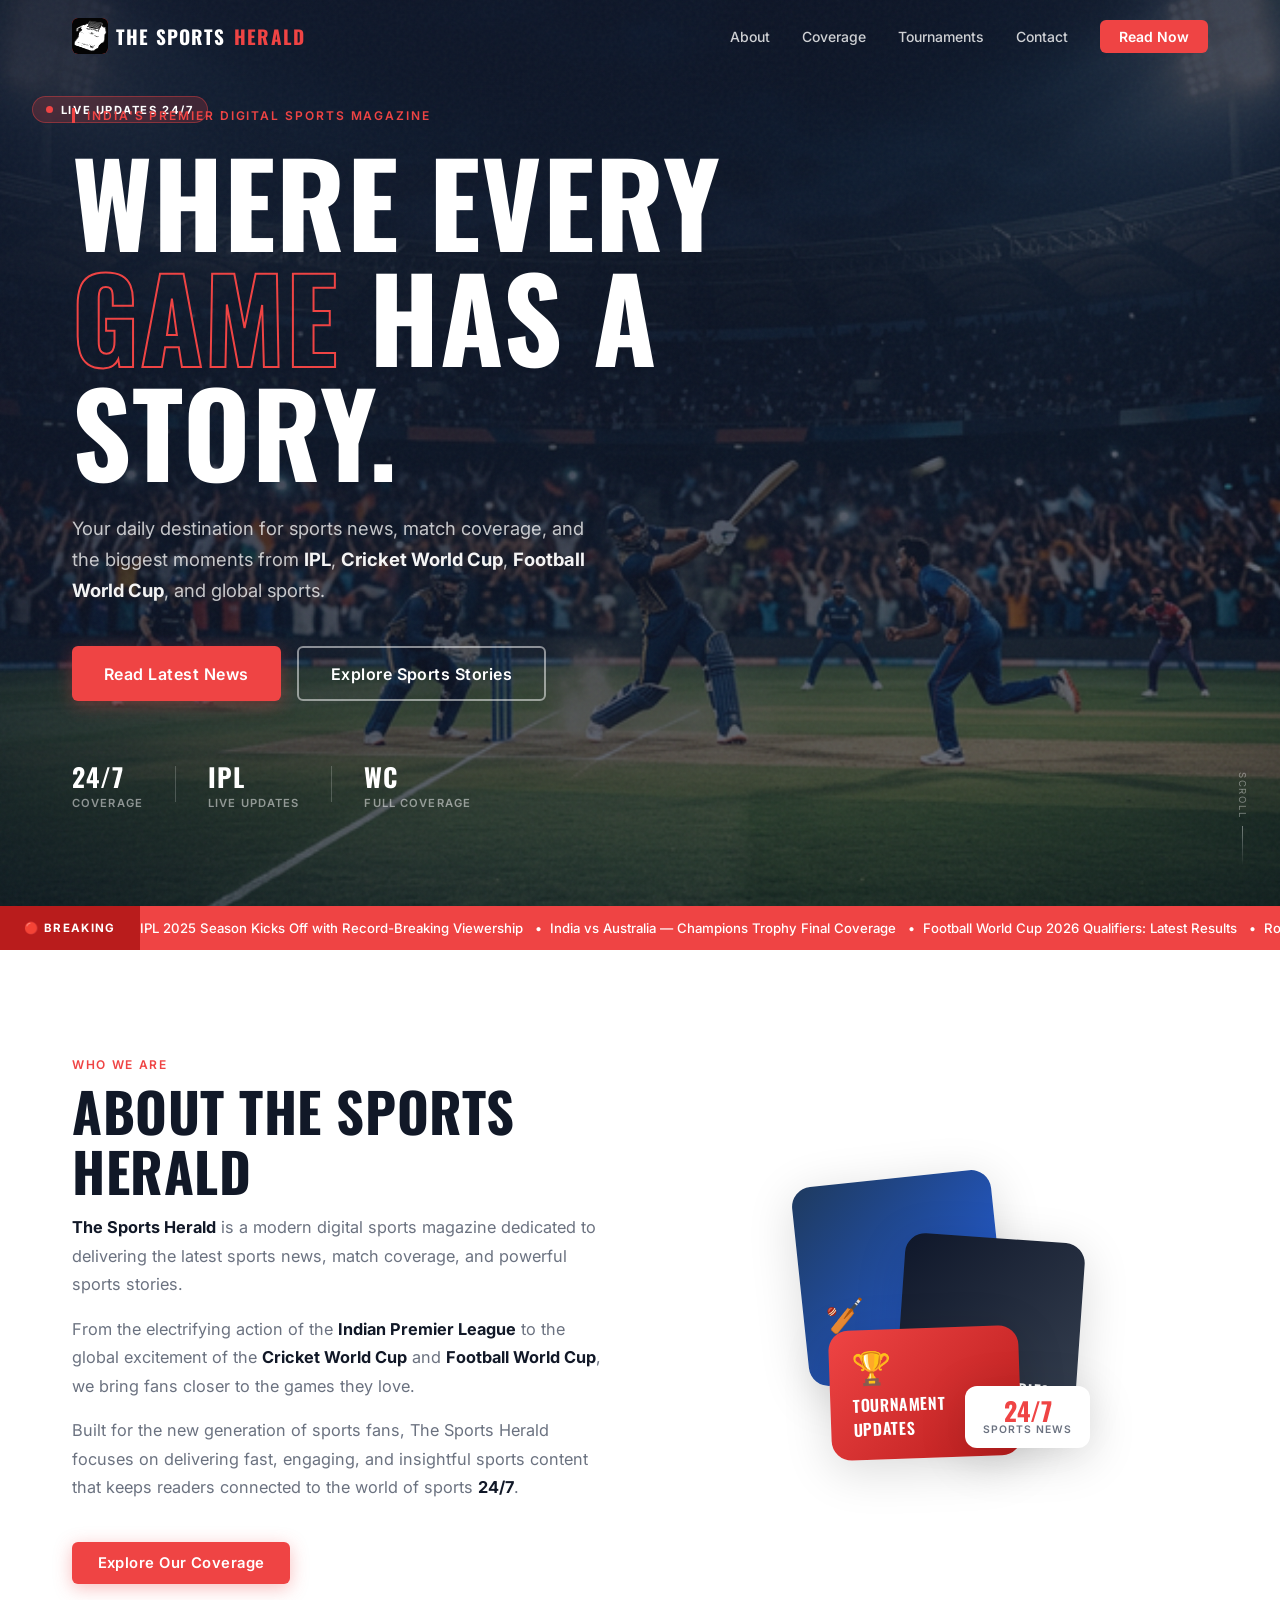
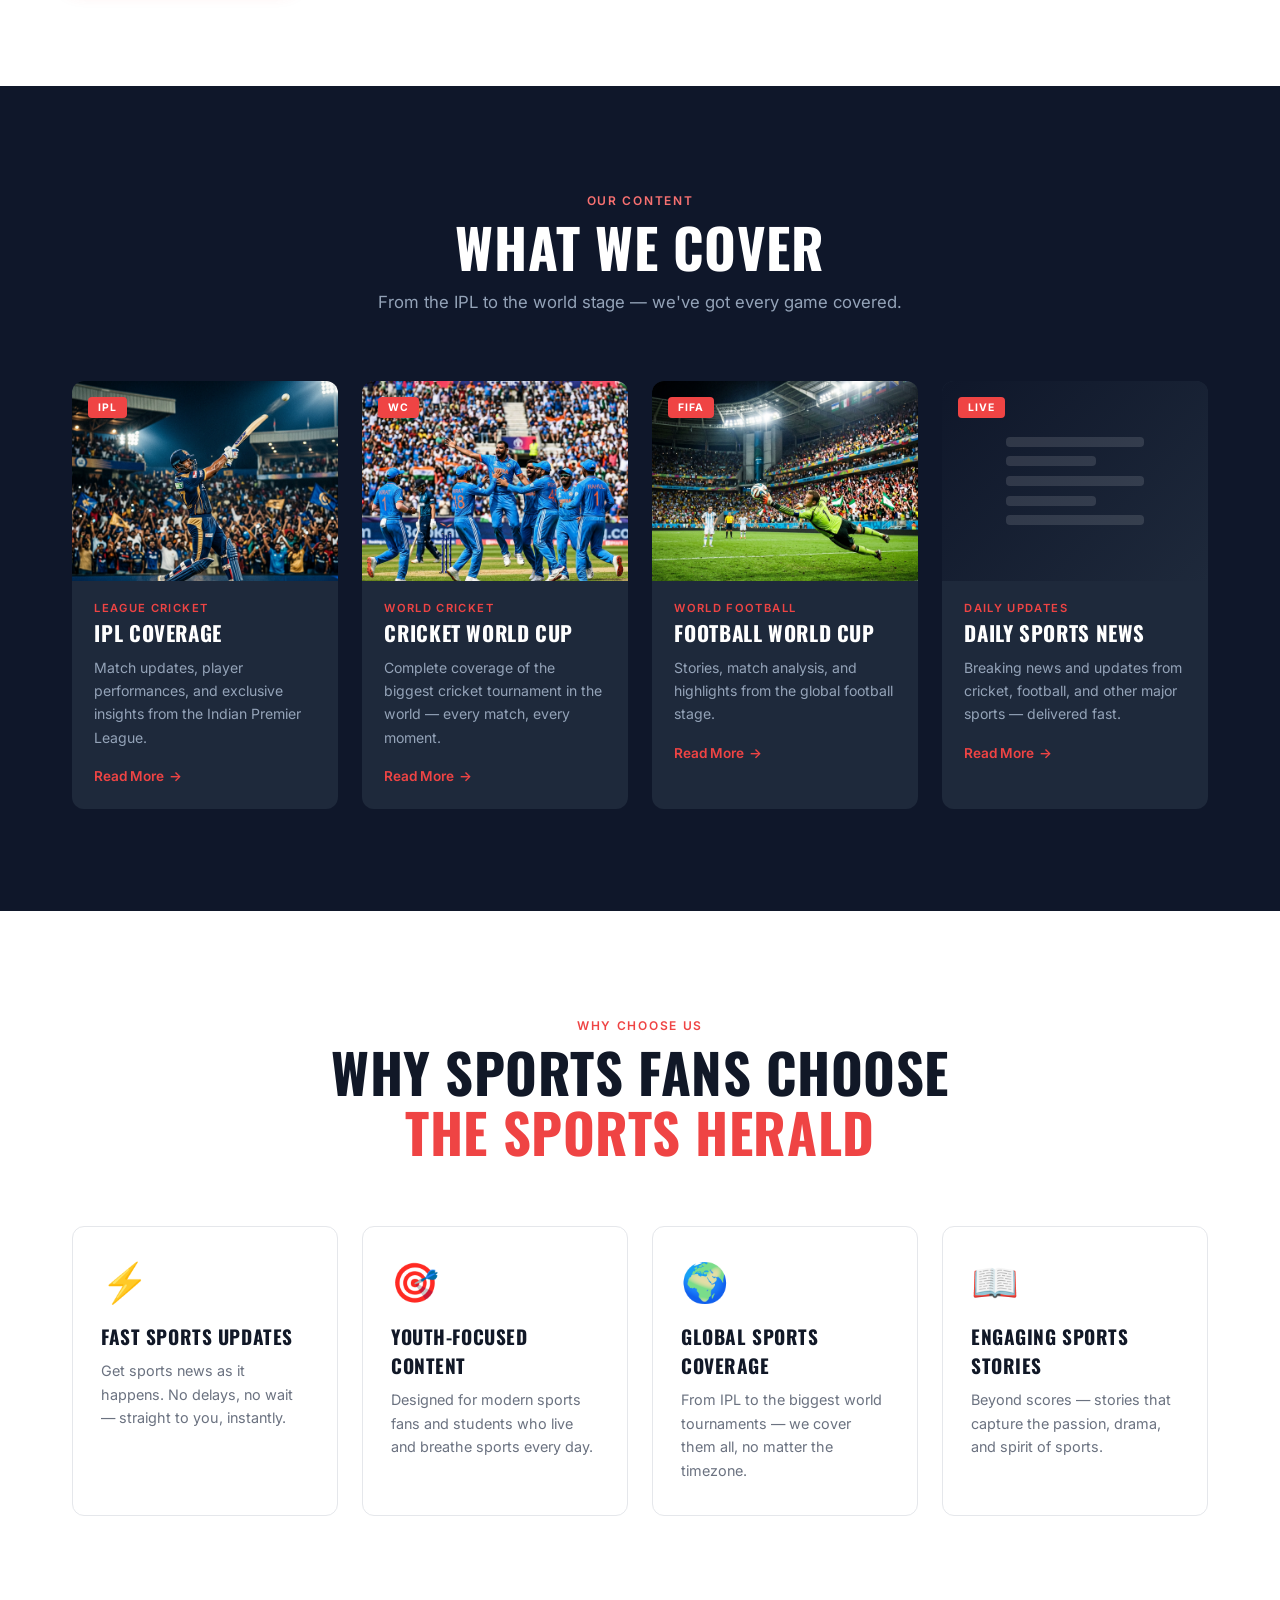
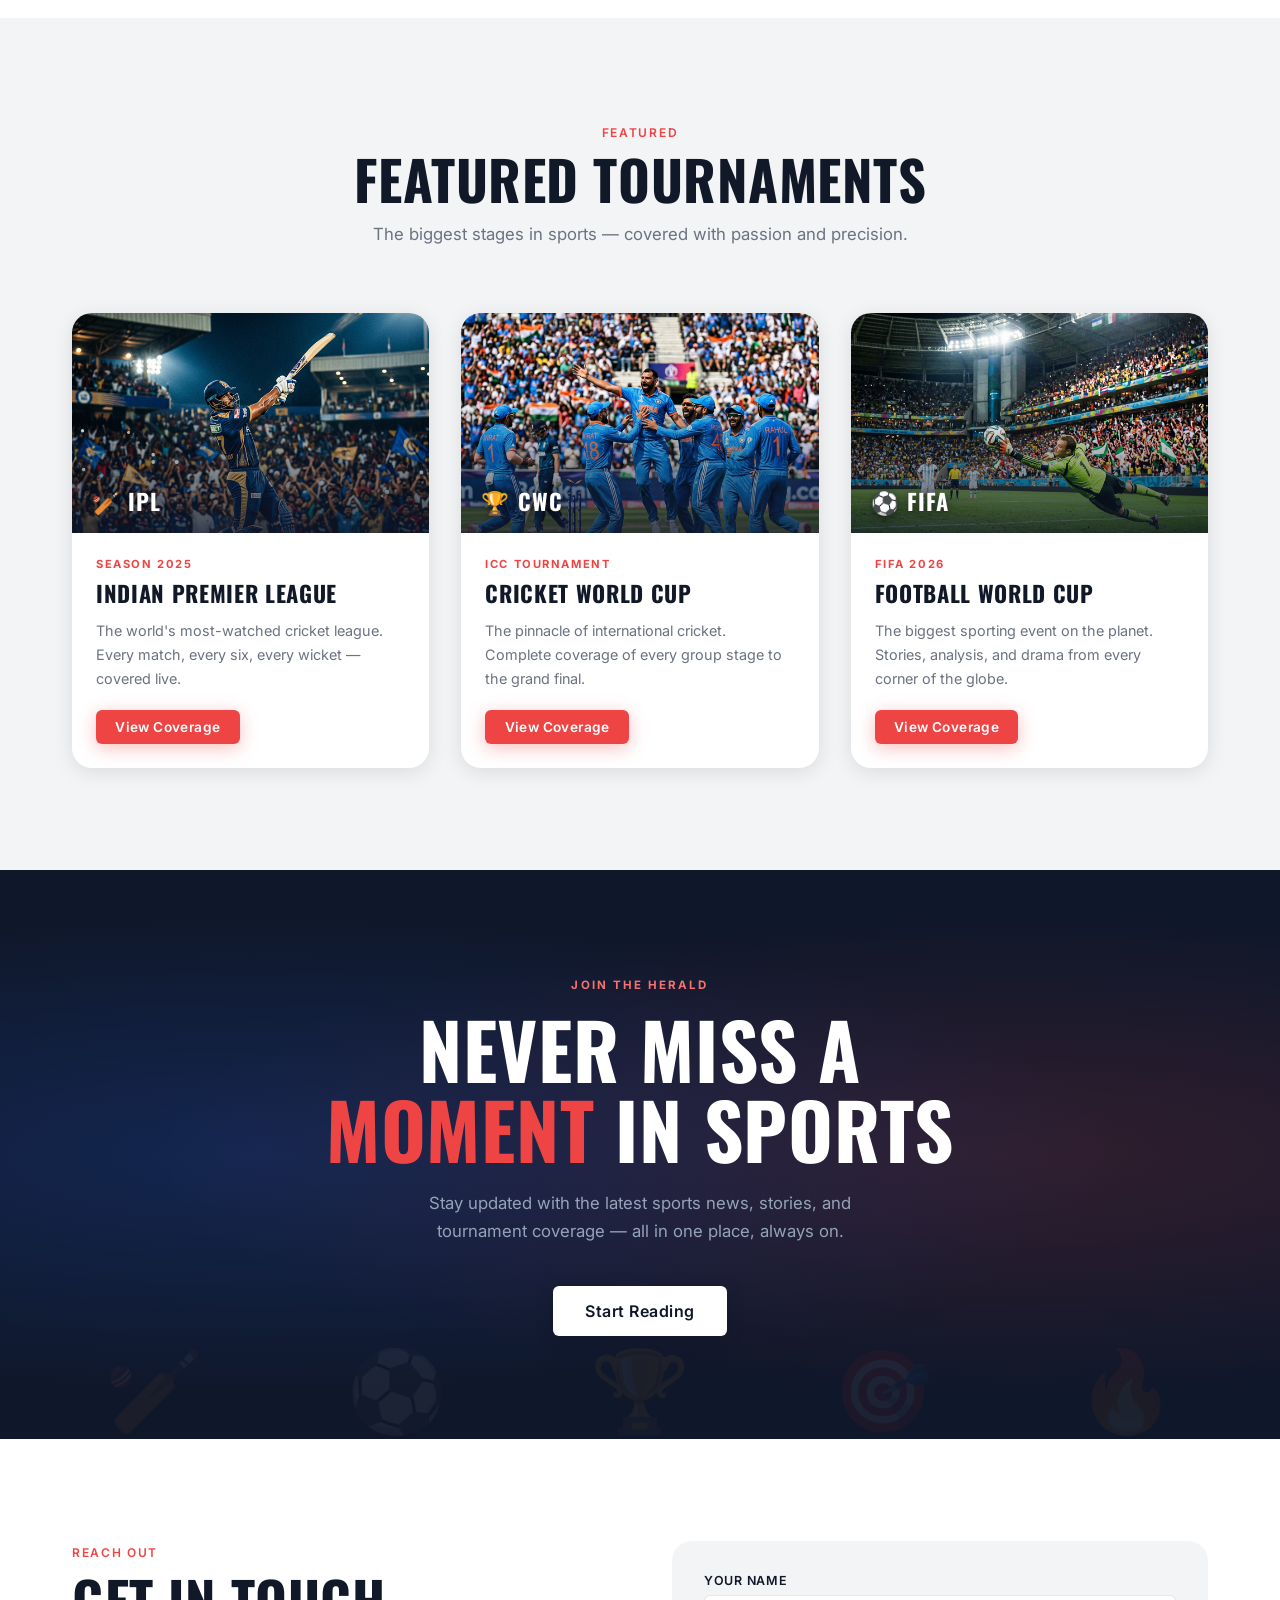
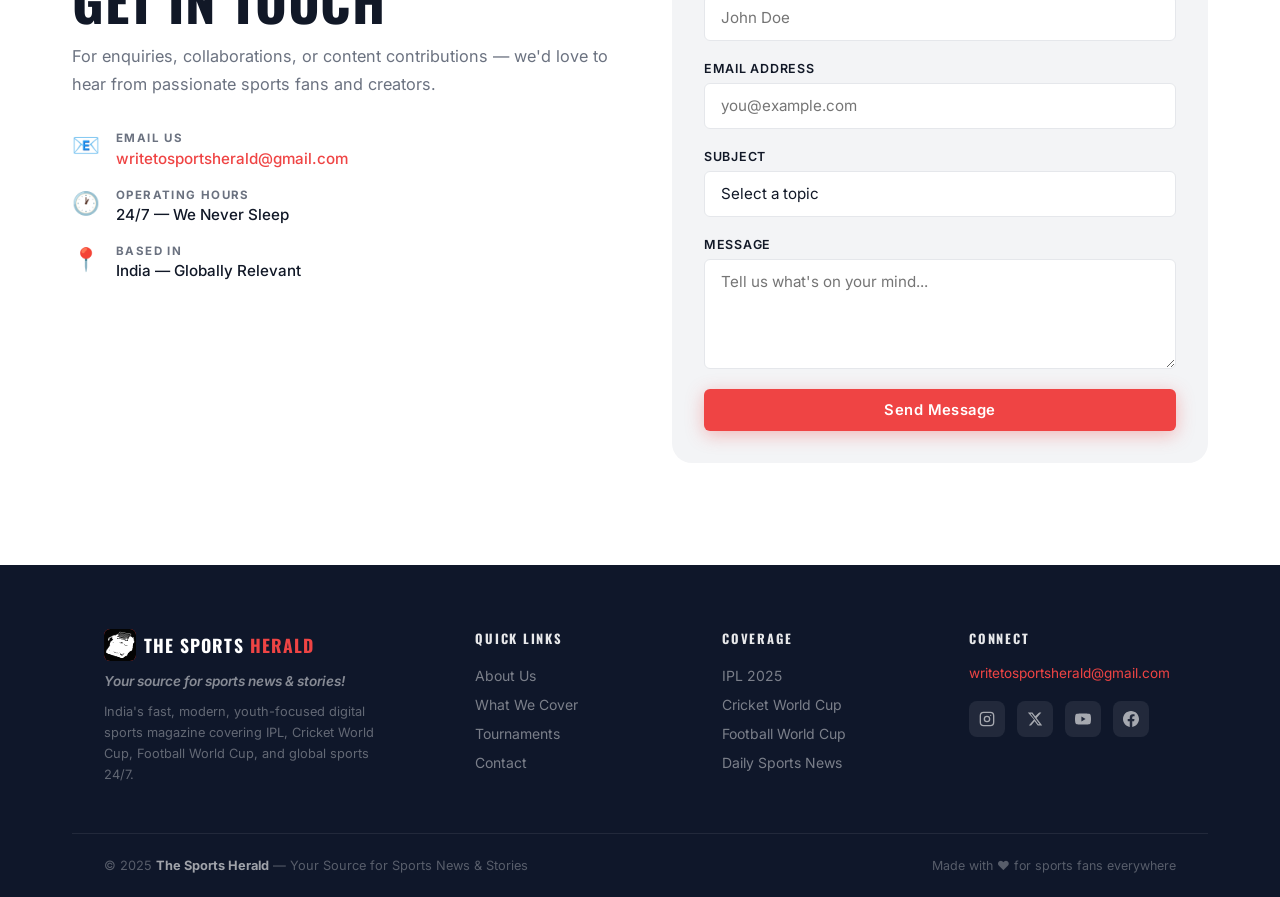
==== commit 30f95898: "Revert to original design, replace only logo icon with typewriter image" ====
--- a/index.html
+++ b/index.html
@@ -12,7 +12,6 @@
   <link rel="preconnect" href="https://fonts.googleapis.com" />
   <link rel="preconnect" href="https://fonts.gstatic.com" crossorigin />
   <link href="https://fonts.googleapis.com/css2?family=Oswald:wght@400;500;600;700&family=Inter:wght@300;400;500;600&family=Bebas+Neue&display=swap" rel="stylesheet" />
-  <link href="https://fonts.cdnfonts.com/css/march" rel="stylesheet" />
   <link rel="stylesheet" href="styles.css" />
 </head>
 <body>
@@ -21,8 +20,8 @@
   <nav class="nav" id="navbar">
     <div class="nav__container">
       <a href="#" class="nav__logo">
-        <img src="images/logo.png" alt="The Sports Herald Logo" class="nav__logo-img" />
-        <span class="nav__logo-text">THE SPORTS HERALD</span>
+        <span class="nav__logo-icon"><img src="images/logo.png" alt="The Sports Herald" class="nav__logo-icon-img" /></span>
+        <span class="nav__logo-text">THE SPORTS <strong>HERALD</strong></span>
       </a>
       <ul class="nav__links" id="navLinks">
         <li><a href="#about" class="nav__link">About</a></li>
@@ -416,8 +415,8 @@
       <div class="footer__top">
         <div class="footer__brand">
           <div class="footer__logo">
-            <img src="images/logo.png" alt="The Sports Herald Logo" class="footer__logo-img" />
-            <span class="footer__logo-text">THE SPORTS HERALD</span>
+            <span class="footer__logo-icon"><img src="images/logo.png" alt="The Sports Herald" class="footer__logo-icon-img" /></span>
+            <span class="footer__logo-text">THE SPORTS <strong>HERALD</strong></span>
           </div>
           <p class="footer__tagline">Your source for sports news &amp; stories!</p>
           <p class="footer__micro">India's fast, modern, youth-focused digital sports magazine covering IPL, Cricket World Cup, Football World Cup, and global sports 24/7.</p>
--- a/styles.css
+++ b/styles.css
@@ -8,54 +8,78 @@
 
 /* ── CSS Custom Properties ────────────────────── */
 :root {
-  /* Primary black/white palette as per brand logo */
-  --color-deep-blue:     #111111;
-  --color-red:           #111111;
-  --color-electric-blue: #333333;
-  --color-black:         #111111;
-  --color-white:         #FFFFFF;
-  --color-bg:            #f4f0ec;
-  --color-gray-light:    #f4f0ec;
-  --color-text:          #111111;
-  --color-text-muted:    #555555;
-  --color-border:        #d6d0c8;
-  --color-accent:        #111111;
-
-  --font-heading:  'March', 'Oswald', 'Bebas Neue', sans-serif;
-  --font-logo:     'March', serif;
-  --font-body:     'Inter', sans-serif;
-
-  --radius-sm:  6px;
-  --radius-md:  12px;
-  --radius-lg:  20px;
-  --radius-xl:  32px;
-
-  --shadow-sm:  0 1px 3px rgba(0,0,0,.08), 0 1px 2px rgba(0,0,0,.04);
-  --shadow-md:  0 4px 20px rgba(0,0,0,.10);
-  --shadow-lg:  0 10px 48px rgba(0,0,0,.15);
-  --shadow-xl:  0 24px 72px rgba(0,0,0,.22);
+  --color-deep-blue: #0F172A;
+  --color-red: #EF4444;
+  --color-electric-blue: #2563EB;
+  --color-white: #FFFFFF;
+  --color-gray-light: #F3F4F6;
+  --color-text: #111827;
+  --color-text-muted: #6B7280;
+  --color-border: #E5E7EB;
+
+  --font-heading: 'Oswald', 'Bebas Neue', sans-serif;
+  --font-body: 'Inter', sans-serif;
+
+  --radius-sm: 6px;
+  --radius-md: 12px;
+  --radius-lg: 20px;
+  --radius-xl: 32px;
+
+  --shadow-sm: 0 1px 3px rgba(0, 0, 0, .08), 0 1px 2px rgba(0, 0, 0, .04);
+  --shadow-md: 0 4px 20px rgba(0, 0, 0, .10);
+  --shadow-lg: 0 10px 48px rgba(0, 0, 0, .15);
+  --shadow-xl: 0 24px 72px rgba(0, 0, 0, .22);
 
   --transition: 0.3s cubic-bezier(0.4, 0, 0.2, 1);
 
-  --container-max:  1200px;
-  --container-pad:  clamp(1rem, 4vw, 2rem);
-  --nav-h:          72px;
+  --container-max: 1200px;
+  --container-pad: clamp(1rem, 4vw, 2rem);
+  --nav-h: 72px;
 }
 
 /* ── Reset ────────────────────────────────────── */
-*, *::before, *::after { box-sizing: border-box; margin: 0; padding: 0; }
-html { scroll-behavior: smooth; font-size: 16px; }
+*,
+*::before,
+*::after {
+  box-sizing: border-box;
+  margin: 0;
+  padding: 0;
+}
+
+html {
+  scroll-behavior: smooth;
+  font-size: 16px;
+}
+
 body {
   font-family: var(--font-body);
   color: var(--color-text);
-  background: var(--color-bg);
+  background: var(--color-white);
   overflow-x: hidden;
   -webkit-font-smoothing: antialiased;
 }
-img { max-width: 100%; height: auto; display: block; }
-a { text-decoration: none; color: inherit; }
-ul { list-style: none; }
-button { cursor: pointer; border: none; background: none; font: inherit; }
+
+img {
+  max-width: 100%;
+  height: auto;
+  display: block;
+}
+
+a {
+  text-decoration: none;
+  color: inherit;
+}
+
+ul {
+  list-style: none;
+}
+
+button {
+  cursor: pointer;
+  border: none;
+  background: none;
+  font: inherit;
+}
 
 /* ── Utility ──────────────────────────────────── */
 .container {
@@ -65,12 +89,25 @@
   padding: 0 var(--container-pad);
 }
 
-.text--accent   { color: var(--color-accent); }
-.text--blue     { color: var(--color-electric-blue); }
-
-.section { padding: clamp(4rem, 8vw, 7rem) 0; }
-.section--dark  { background: var(--color-black); }
-.section--gray  { background: var(--color-bg); }
+.text--accent {
+  color: var(--color-red);
+}
+
+.text--blue {
+  color: var(--color-electric-blue);
+}
+
+.section {
+  padding: clamp(4rem, 8vw, 7rem) 0;
+}
+
+.section--dark {
+  background: var(--color-deep-blue);
+}
+
+.section--gray {
+  background: var(--color-gray-light);
+}
 
 .section__header {
   text-align: center;
@@ -87,7 +124,10 @@
   color: var(--color-red);
   margin-bottom: .6rem;
 }
-.section__eyebrow--light { color: #F87171; }
+
+.section__eyebrow--light {
+  color: #F87171;
+}
 
 .section__title {
   font-family: var(--font-heading);
@@ -98,7 +138,10 @@
   text-transform: uppercase;
   margin-bottom: .75rem;
 }
-.section__title--light { color: var(--color-white); }
+
+.section__title--light {
+  color: var(--color-white);
+}
 
 .section__subtitle {
   font-size: 1.05rem;
@@ -107,7 +150,10 @@
   margin: 0 auto;
   line-height: 1.65;
 }
-.section__subtitle--light { color: #94A3B8; }
+
+.section__subtitle--light {
+  color: #94A3B8;
+}
 
 /* ── Buttons ──────────────────────────────────── */
 .btn {
@@ -127,30 +173,33 @@
 .btn--primary {
   background: var(--color-red);
   color: var(--color-white);
-  box-shadow: 0 4px 18px rgba(239,68,68,.35);
-}
+  box-shadow: 0 4px 18px rgba(239, 68, 68, .35);
+}
+
 .btn--primary:hover {
   background: #DC2626;
   transform: translateY(-2px);
-  box-shadow: 0 8px 28px rgba(239,68,68,.45);
+  box-shadow: 0 8px 28px rgba(239, 68, 68, .45);
 }
 
 .btn--ghost {
   background: transparent;
   color: var(--color-white);
-  border: 2px solid rgba(255,255,255,.5);
-}
+  border: 2px solid rgba(255, 255, 255, .5);
+}
+
 .btn--ghost:hover {
   border-color: var(--color-white);
-  background: rgba(255,255,255,.08);
+  background: rgba(255, 255, 255, .08);
   transform: translateY(-2px);
 }
 
 .btn--white {
   background: var(--color-white);
   color: var(--color-deep-blue);
-  box-shadow: 0 4px 18px rgba(0,0,0,.15);
-}
+  box-shadow: 0 4px 18px rgba(0, 0, 0, .15);
+}
+
 .btn--white:hover {
   background: var(--color-gray-light);
   transform: translateY(-2px);
@@ -161,15 +210,27 @@
   color: var(--color-red);
   border: 2px solid var(--color-red);
 }
+
 .btn--outline:hover {
   background: var(--color-red);
   color: var(--color-white);
   transform: translateY(-2px);
 }
 
-.btn--lg  { padding: .95rem 2rem; font-size: 1rem; }
-.btn--sm  { padding: .55rem 1.2rem; font-size: .85rem; }
-.btn--full { width: 100%; justify-content: center; }
+.btn--lg {
+  padding: .95rem 2rem;
+  font-size: 1rem;
+}
+
+.btn--sm {
+  padding: .55rem 1.2rem;
+  font-size: .85rem;
+}
+
+.btn--full {
+  width: 100%;
+  justify-content: center;
+}
 
 /* ── Reveal Animations ────────────────────────── */
 .reveal-up {
@@ -177,6 +238,7 @@
   transform: translateY(30px);
   transition: opacity .65s ease, transform .65s ease;
 }
+
 .reveal-up.is-visible {
   opacity: 1;
   transform: translateY(0);
@@ -194,10 +256,11 @@
   align-items: center;
   transition: background var(--transition), box-shadow var(--transition);
 }
+
 .nav.scrolled {
-  background: rgba(15,23,42,.96);
+  background: rgba(15, 23, 42, .96);
   backdrop-filter: blur(18px);
-  box-shadow: 0 2px 32px rgba(0,0,0,.25);
+  box-shadow: 0 2px 32px rgba(0, 0, 0, .25);
 }
 
 .nav__container {
@@ -213,29 +276,37 @@
 .nav__logo {
   display: flex;
   align-items: center;
-  gap: .65rem;
-  text-decoration: none;
-}
-.nav__logo-img {
-  height: 38px;
-  width: auto;
-  object-fit: contain;
-  /* Invert on dark nav background to keep logo visible */
+  gap: .5rem;
+  font-family: var(--font-heading);
+  font-size: 1.2rem;
+  font-weight: 700;
+  color: var(--color-white);
+  letter-spacing: .06em;
+  text-transform: uppercase;
+}
+
+/* Logo icon: image replaces the old ⚡ emoji */
+.nav__logo-icon {
+  display: flex;
+  align-items: center;
+  justify-content: center;
+  width: 36px;
+  height: 36px;
+  background: var(--color-red);
+  border-radius: 6px;
+  overflow: hidden;
+  flex-shrink: 0;
+}
+.nav__logo-icon-img {
+  width: 100%;
+  height: 100%;
+  object-fit: cover;
   filter: invert(1) brightness(2);
-  transition: filter var(--transition);
-}
-/* When nav scrolls over light backgrounds, logo stays white invert */
-.nav.scrolled .nav__logo-img {
-  filter: invert(1) brightness(2);
-}
-.nav__logo-text {
-  font-family: 'March', 'Oswald', 'Bebas Neue', sans-serif;
-  font-size: 1.15rem;
-  font-weight: 700;
-  color: var(--color-white);
-  letter-spacing: .1em;
-  text-transform: uppercase;
-  line-height: 1;
+}
+
+.nav__logo-text strong {
+  color: var(--color-red);
+  margin-left: .15rem;
 }
 
 .nav__links {
@@ -243,13 +314,15 @@
   align-items: center;
   gap: 2rem;
 }
+
 .nav__link {
   font-size: .875rem;
   font-weight: 500;
-  color: rgba(255,255,255,.8);
+  color: rgba(255, 255, 255, .8);
   transition: color var(--transition);
   position: relative;
 }
+
 .nav__link::after {
   content: '';
   position: absolute;
@@ -260,8 +333,14 @@
   background: var(--color-red);
   transition: width var(--transition);
 }
-.nav__link:hover { color: var(--color-white); }
-.nav__link:hover::after { width: 100%; }
+
+.nav__link:hover {
+  color: var(--color-white);
+}
+
+.nav__link:hover::after {
+  width: 100%;
+}
 
 .nav__cta-link {
   font-size: .875rem;
@@ -272,6 +351,7 @@
   border-radius: var(--radius-sm);
   transition: var(--transition);
 }
+
 .nav__cta-link:hover {
   background: #DC2626;
   transform: translateY(-1px);
@@ -283,6 +363,7 @@
   gap: 5px;
   padding: .35rem;
 }
+
 .nav__hamburger span {
   display: block;
   width: 24px;
@@ -295,7 +376,8 @@
 /* ── Mobile Menu ──────────────────────────────── */
 .mobile-menu {
   position: fixed;
-  top: 0; right: 0;
+  top: 0;
+  right: 0;
   width: min(320px, 100vw);
   height: 100dvh;
   background: var(--color-deep-blue);
@@ -305,9 +387,12 @@
   flex-direction: column;
   gap: 1rem;
   transform: translateX(100%);
-  transition: transform .35s cubic-bezier(.4,0,.2,1);
-}
-.mobile-menu.open { transform: translateX(0); }
+  transition: transform .35s cubic-bezier(.4, 0, .2, 1);
+}
+
+.mobile-menu.open {
+  transform: translateX(0);
+}
 
 .mobile-menu__close {
   align-self: flex-end;
@@ -316,7 +401,10 @@
   opacity: .7;
   transition: opacity var(--transition);
 }
-.mobile-menu__close:hover { opacity: 1; }
+
+.mobile-menu__close:hover {
+  opacity: 1;
+}
 
 .mobile-menu ul {
   display: flex;
@@ -324,6 +412,7 @@
   gap: .25rem;
   margin-top: 1rem;
 }
+
 .mobile-menu__link {
   display: block;
   font-family: var(--font-heading);
@@ -331,25 +420,34 @@
   font-weight: 700;
   letter-spacing: .05em;
   text-transform: uppercase;
-  color: rgba(255,255,255,.7);
+  color: rgba(255, 255, 255, .7);
   padding: .5rem 0;
-  border-bottom: 1px solid rgba(255,255,255,.08);
+  border-bottom: 1px solid rgba(255, 255, 255, .08);
   transition: color var(--transition);
 }
-.mobile-menu__link:hover { color: var(--color-white); }
-
-.mobile-menu__cta { margin-top: auto; }
+
+.mobile-menu__link:hover {
+  color: var(--color-white);
+}
+
+.mobile-menu__cta {
+  margin-top: auto;
+}
 
 .mobile-menu__overlay {
   position: fixed;
   inset: 0;
-  background: rgba(0,0,0,.6);
+  background: rgba(0, 0, 0, .6);
   z-index: 1999;
   opacity: 0;
   pointer-events: none;
   transition: opacity var(--transition);
 }
-.mobile-menu__overlay.open { opacity: 1; pointer-events: auto; }
+
+.mobile-menu__overlay.open {
+  opacity: 1;
+  pointer-events: auto;
+}
 
 /* ── HERO ─────────────────────────────────────── */
 .hero {
@@ -365,6 +463,7 @@
   inset: 0;
   z-index: 0;
 }
+
 .hero__img {
   width: 100%;
   height: 100%;
@@ -373,20 +472,24 @@
   transform: scale(1.04);
   animation: slowZoom 18s linear infinite alternate;
 }
+
 @keyframes slowZoom {
-  from { transform: scale(1.04); }
-  to   { transform: scale(1.12); }
+  from {
+    transform: scale(1.04);
+  }
+
+  to {
+    transform: scale(1.12);
+  }
 }
 
 .hero__overlay {
   position: absolute;
   inset: 0;
-  background: linear-gradient(
-    160deg,
-    rgba(15,23,42,.92) 0%,
-    rgba(15,23,42,.75) 50%,
-    rgba(15,23,42,.55) 100%
-  );
+  background: linear-gradient(160deg,
+      rgba(15, 23, 42, .92) 0%,
+      rgba(15, 23, 42, .75) 50%,
+      rgba(15, 23, 42, .55) 100%);
 }
 
 .hero__grain {
@@ -408,13 +511,14 @@
   font-weight: 700;
   letter-spacing: .14em;
   color: var(--color-white);
-  background: rgba(239,68,68,.2);
-  border: 1px solid rgba(239,68,68,.4);
+  background: rgba(239, 68, 68, .2);
+  border: 1px solid rgba(239, 68, 68, .4);
   padding: .35rem .8rem;
   border-radius: 100px;
   backdrop-filter: blur(8px);
   z-index: 1;
 }
+
 .hero__live-dot {
   width: 7px;
   height: 7px;
@@ -422,9 +526,17 @@
   background: var(--color-red);
   animation: blink 1.4s ease-in-out infinite;
 }
+
 @keyframes blink {
-  0%,100% { opacity: 1; }
-  50%      { opacity: .3; }
+
+  0%,
+  100% {
+    opacity: 1;
+  }
+
+  50% {
+    opacity: .3;
+  }
 }
 
 .hero__content {
@@ -459,6 +571,7 @@
   margin-bottom: 1.5rem;
   max-width: 700px;
 }
+
 .hero__headline em {
   font-style: normal;
   color: var(--color-red);
@@ -468,12 +581,15 @@
 
 .hero__subheadline {
   font-size: clamp(1rem, 2vw, 1.15rem);
-  color: rgba(255,255,255,.75);
+  color: rgba(255, 255, 255, .75);
   line-height: 1.7;
   max-width: 520px;
   margin-bottom: 2.5rem;
 }
-.hero__subheadline strong { color: rgba(255,255,255,.95); }
+
+.hero__subheadline strong {
+  color: rgba(255, 255, 255, .95);
+}
 
 .hero__cta-group {
   display: flex;
@@ -487,11 +603,13 @@
   align-items: center;
   gap: 2rem;
 }
+
 .hero__stat {
   display: flex;
   flex-direction: column;
   gap: .1rem;
 }
+
 .hero__stat-num {
   font-family: var(--font-heading);
   font-size: 1.6rem;
@@ -499,17 +617,19 @@
   color: var(--color-white);
   letter-spacing: .04em;
 }
+
 .hero__stat-label {
   font-size: .7rem;
   font-weight: 600;
   letter-spacing: .1em;
   text-transform: uppercase;
-  color: rgba(255,255,255,.5);
-}
+  color: rgba(255, 255, 255, .5);
+}
+
 .hero__stat-divider {
   width: 1px;
   height: 36px;
-  background: rgba(255,255,255,.2);
+  background: rgba(255, 255, 255, .2);
 }
 
 /* Scroll indicator */
@@ -523,22 +643,35 @@
   align-items: center;
   gap: .5rem;
 }
+
 .hero__scroll-indicator span {
   font-size: .6rem;
   letter-spacing: .18em;
-  color: rgba(255,255,255,.4);
+  color: rgba(255, 255, 255, .4);
   writing-mode: vertical-rl;
 }
+
 .hero__scroll-arrow {
   width: 1px;
   height: 40px;
-  background: linear-gradient(to bottom, rgba(255,255,255,.4), transparent);
+  background: linear-gradient(to bottom, rgba(255, 255, 255, .4), transparent);
   animation: scrollPulse 2s ease-in-out infinite;
 }
+
 @keyframes scrollPulse {
-  0%   { opacity: 1; transform: scaleY(1); }
-  50%  { opacity: .4; }
-  100% { opacity: 1; transform: scaleY(1.1); }
+  0% {
+    opacity: 1;
+    transform: scaleY(1);
+  }
+
+  50% {
+    opacity: .4;
+  }
+
+  100% {
+    opacity: 1;
+    transform: scaleY(1.1);
+  }
 }
 
 /* ── TICKER ───────────────────────────────────── */
@@ -549,6 +682,7 @@
   overflow: hidden;
   height: 44px;
 }
+
 .ticker__label {
   flex-shrink: 0;
   background: #B91C1C;
@@ -562,10 +696,12 @@
   align-items: center;
   z-index: 1;
 }
+
 .ticker__track {
   overflow: hidden;
   flex: 1;
 }
+
 .ticker__items {
   display: inline-flex;
   white-space: nowrap;
@@ -575,11 +711,20 @@
   color: var(--color-white);
   padding: .6rem 0;
 }
+
 @keyframes tickerScroll {
-  0%   { transform: translateX(0); }
-  100% { transform: translateX(-50%); }
-}
-.ticker__track:hover .ticker__items { animation-play-state: paused; }
+  0% {
+    transform: translateX(0);
+  }
+
+  100% {
+    transform: translateX(-50%);
+  }
+}
+
+.ticker__track:hover .ticker__items {
+  animation-play-state: paused;
+}
 
 /* ── ABOUT ────────────────────────────────────── */
 .about__grid {
@@ -595,7 +740,10 @@
   color: var(--color-text-muted);
   margin-bottom: 1rem;
 }
-.about__body strong { color: var(--color-text); }
+
+.about__body strong {
+  color: var(--color-text);
+}
 
 /* Card stack visual */
 .about__visual-col {
@@ -603,11 +751,13 @@
   justify-content: center;
   align-items: center;
 }
+
 .about__card-stack {
   position: relative;
   width: 280px;
   height: 280px;
 }
+
 .about__card {
   position: absolute;
   display: flex;
@@ -619,7 +769,12 @@
   box-shadow: var(--shadow-lg);
   transition: transform .4s ease;
 }
-.about__card-icon { font-size: 2rem; margin-bottom: .35rem; }
+
+.about__card-icon {
+  font-size: 2rem;
+  margin-bottom: .35rem;
+}
+
 .about__card-label {
   font-family: var(--font-heading);
   font-size: 1rem;
@@ -627,37 +782,53 @@
   letter-spacing: .04em;
   text-transform: uppercase;
 }
+
 .about__card--1 {
   width: 200px;
   height: 200px;
   background: linear-gradient(135deg, #1E3A5F, #2563EB);
   color: var(--color-white);
-  top: 0; left: 0;
+  top: 0;
+  left: 0;
   transform: rotate(-6deg);
 }
+
 .about__card--2 {
   width: 180px;
   height: 180px;
   background: linear-gradient(135deg, var(--color-deep-blue), #374151);
   color: var(--color-white);
-  top: 60px; right: 0;
+  top: 60px;
+  right: 0;
   transform: rotate(4deg);
 }
+
 .about__card--3 {
   width: 190px;
   height: 130px;
   background: linear-gradient(135deg, var(--color-red), #B91C1C);
   color: var(--color-white);
-  bottom: 0; left: 30px;
+  bottom: 0;
+  left: 30px;
   transform: rotate(-2deg);
 }
-.about__card-stack:hover .about__card--1 { transform: rotate(-2deg) scale(1.03); }
-.about__card-stack:hover .about__card--2 { transform: rotate(1deg) scale(1.03); }
-.about__card-stack:hover .about__card--3 { transform: rotate(1deg) scale(1.03); }
+
+.about__card-stack:hover .about__card--1 {
+  transform: rotate(-2deg) scale(1.03);
+}
+
+.about__card-stack:hover .about__card--2 {
+  transform: rotate(1deg) scale(1.03);
+}
+
+.about__card-stack:hover .about__card--3 {
+  transform: rotate(1deg) scale(1.03);
+}
 
 .about__badge {
   position: absolute;
-  right: -10px; bottom: 10px;
+  right: -10px;
+  bottom: 10px;
   background: var(--color-white);
   border-radius: var(--radius-md);
   box-shadow: var(--shadow-lg);
@@ -666,6 +837,7 @@
   flex-direction: column;
   align-items: center;
 }
+
 .about__badge-num {
   font-family: var(--font-heading);
   font-size: 1.6rem;
@@ -673,6 +845,7 @@
   color: var(--color-red);
   line-height: 1;
 }
+
 .about__badge-text {
   font-size: .65rem;
   font-weight: 600;
@@ -694,6 +867,7 @@
   overflow: hidden;
   transition: transform var(--transition), box-shadow var(--transition);
 }
+
 .coverage__card:hover {
   transform: translateY(-6px);
   box-shadow: var(--shadow-xl);
@@ -704,13 +878,18 @@
   height: 200px;
   overflow: hidden;
 }
+
 .coverage__card-img img {
   width: 100%;
   height: 100%;
   object-fit: cover;
   transition: transform .5s ease;
 }
-.coverage__card:hover .coverage__card-img img { transform: scale(1.07); }
+
+.coverage__card:hover .coverage__card-img img {
+  transform: scale(1.07);
+}
+
 .coverage__card-img--dark {
   background: linear-gradient(135deg, var(--color-deep-blue), #1E293B);
   display: flex;
@@ -720,7 +899,8 @@
 
 .coverage__card-badge {
   position: absolute;
-  top: 1rem; left: 1rem;
+  top: 1rem;
+  left: 1rem;
   background: var(--color-red);
   color: var(--color-white);
   font-size: .65rem;
@@ -730,7 +910,10 @@
   border-radius: 4px;
 }
 
-.coverage__card-body { padding: 1.25rem 1.4rem 1.5rem; }
+.coverage__card-body {
+  padding: 1.25rem 1.4rem 1.5rem;
+}
+
 .coverage__card-tag {
   font-size: .7rem;
   font-weight: 600;
@@ -739,6 +922,7 @@
   color: var(--color-red);
   margin-bottom: .4rem;
 }
+
 .coverage__card-title {
   font-family: var(--font-heading);
   font-size: 1.3rem;
@@ -749,12 +933,14 @@
   margin-bottom: .6rem;
   line-height: 1.2;
 }
+
 .coverage__card-desc {
   font-size: .88rem;
   color: #94A3B8;
   line-height: 1.65;
   margin-bottom: 1rem;
 }
+
 .coverage__card-link {
   display: inline-flex;
   align-items: center;
@@ -764,9 +950,18 @@
   color: var(--color-red);
   transition: gap var(--transition);
 }
-.coverage__card-link:hover { gap: .6rem; }
-.coverage__card-link span { transition: transform var(--transition); }
-.coverage__card-link:hover span { transform: translateX(4px); }
+
+.coverage__card-link:hover {
+  gap: .6rem;
+}
+
+.coverage__card-link span {
+  transition: transform var(--transition);
+}
+
+.coverage__card-link:hover span {
+  transform: translateX(4px);
+}
 
 /* News mockup */
 .coverage__news-mockup {
@@ -776,17 +971,30 @@
   padding: 1.5rem;
   width: 70%;
 }
+
 .coverage__news-line {
   height: 10px;
-  background: rgba(255,255,255,.12);
+  background: rgba(255, 255, 255, .12);
   border-radius: 4px;
   animation: shimmer 1.8s linear infinite;
 }
-.coverage__news-line--short { width: 65%; }
+
+.coverage__news-line--short {
+  width: 65%;
+}
+
 @keyframes shimmer {
-  0%   { opacity: .5; }
-  50%  { opacity: 1; }
-  100% { opacity: .5; }
+  0% {
+    opacity: .5;
+  }
+
+  50% {
+    opacity: 1;
+  }
+
+  100% {
+    opacity: .5;
+  }
 }
 
 /* ── WHY US ───────────────────────────────────── */
@@ -800,31 +1008,37 @@
   padding: 2rem 1.75rem;
   border-radius: var(--radius-md);
   border: 1px solid var(--color-border);
-  background: #faf8f5;
+  background: var(--color-white);
   transition: var(--transition);
   position: relative;
   overflow: hidden;
 }
+
 .why__item::before {
   content: '';
   position: absolute;
   inset: 0;
-  background: linear-gradient(135deg, rgba(239,68,68,.04), transparent);
+  background: linear-gradient(135deg, rgba(239, 68, 68, .04), transparent);
   opacity: 0;
   transition: opacity var(--transition);
 }
+
 .why__item:hover {
   box-shadow: var(--shadow-md);
-  border-color: rgba(239,68,68,.25);
+  border-color: rgba(239, 68, 68, .25);
   transform: translateY(-4px);
 }
-.why__item:hover::before { opacity: 1; }
+
+.why__item:hover::before {
+  opacity: 1;
+}
 
 .why__icon {
   font-size: 2.4rem;
   margin-bottom: 1rem;
   display: block;
 }
+
 .why__title {
   font-family: var(--font-heading);
   font-size: 1.2rem;
@@ -833,6 +1047,7 @@
   letter-spacing: .03em;
   margin-bottom: .5rem;
 }
+
 .why__desc {
   font-size: .9rem;
   color: var(--color-text-muted);
@@ -853,6 +1068,7 @@
   box-shadow: var(--shadow-md);
   transition: var(--transition);
 }
+
 .tournament__block:hover {
   box-shadow: var(--shadow-xl);
   transform: translateY(-6px);
@@ -863,32 +1079,40 @@
   height: 220px;
   overflow: hidden;
 }
+
 .tournament__img {
   width: 100%;
   height: 100%;
   object-fit: cover;
   transition: transform .5s ease;
 }
-.tournament__block:hover .tournament__img { transform: scale(1.06); }
+
+.tournament__block:hover .tournament__img {
+  transform: scale(1.06);
+}
 
 .tournament__img-overlay {
   position: absolute;
   inset: 0;
-  background: linear-gradient(to top, rgba(15,23,42,.8) 0%, transparent 60%);
+  background: linear-gradient(to top, rgba(15, 23, 42, .8) 0%, transparent 60%);
   display: flex;
   align-items: flex-end;
   padding: 1rem 1.25rem;
 }
+
 .tournament__label {
   font-family: var(--font-heading);
   font-size: 1.4rem;
   font-weight: 700;
   color: var(--color-white);
   letter-spacing: .05em;
-  text-shadow: 0 2px 8px rgba(0,0,0,.5);
-}
-
-.tournament__content { padding: 1.5rem; }
+  text-shadow: 0 2px 8px rgba(0, 0, 0, .5);
+}
+
+.tournament__content {
+  padding: 1.5rem;
+}
+
 .tournament__season {
   font-size: .7rem;
   font-weight: 700;
@@ -897,6 +1121,7 @@
   color: var(--color-red);
   margin-bottom: .35rem;
 }
+
 .tournament__title {
   font-family: var(--font-heading);
   font-size: 1.4rem;
@@ -905,6 +1130,7 @@
   letter-spacing: .03em;
   margin-bottom: .6rem;
 }
+
 .tournament__desc {
   font-size: .9rem;
   color: var(--color-text-muted);
@@ -924,8 +1150,8 @@
 .cta-section__bg {
   position: absolute;
   inset: 0;
-  background: radial-gradient(ellipse at 20% 50%, rgba(37,99,235,.2) 0%, transparent 60%),
-              radial-gradient(ellipse at 80% 50%, rgba(239,68,68,.15) 0%, transparent 60%);
+  background: radial-gradient(ellipse at 20% 50%, rgba(37, 99, 235, .2) 0%, transparent 60%),
+    radial-gradient(ellipse at 80% 50%, rgba(239, 68, 68, .15) 0%, transparent 60%);
 }
 
 .cta-section__content {
@@ -942,6 +1168,7 @@
   color: #F87171;
   margin-bottom: 1rem;
 }
+
 .cta-section__headline {
   font-family: var(--font-heading);
   font-size: clamp(2.8rem, 6vw, 5rem);
@@ -952,10 +1179,12 @@
   margin-bottom: 1.25rem;
   letter-spacing: .01em;
 }
+
 .cta-section__headline em {
   font-style: normal;
   color: var(--color-red);
 }
+
 .cta-section__sub {
   font-size: 1.05rem;
   color: #94A3B8;
@@ -966,7 +1195,8 @@
 
 .cta-section__deco {
   position: absolute;
-  bottom: 0; left: 0;
+  bottom: 0;
+  left: 0;
   right: 0;
   display: flex;
   justify-content: space-around;
@@ -991,18 +1221,25 @@
   line-height: 1.75;
   margin-bottom: 2rem;
 }
-.contact__details { display: flex; flex-direction: column; gap: 1.25rem; }
+
+.contact__details {
+  display: flex;
+  flex-direction: column;
+  gap: 1.25rem;
+}
 
 .contact__detail-item {
   display: flex;
   align-items: flex-start;
   gap: 1rem;
 }
+
 .contact__detail-icon {
   font-size: 1.4rem;
   flex-shrink: 0;
   margin-top: .05rem;
 }
+
 .contact__detail-label {
   font-size: .72rem;
   font-weight: 700;
@@ -1011,13 +1248,20 @@
   color: var(--color-text-muted);
   margin-bottom: .2rem;
 }
+
 .contact__detail-value {
   font-size: .95rem;
   font-weight: 500;
   color: var(--color-text);
 }
-a.contact__detail-value { color: var(--color-red); }
-a.contact__detail-value:hover { text-decoration: underline; }
+
+a.contact__detail-value {
+  color: var(--color-red);
+}
+
+a.contact__detail-value:hover {
+  text-decoration: underline;
+}
 
 /* Contact Form */
 .contact__form {
@@ -1029,7 +1273,12 @@
   gap: 1.25rem;
 }
 
-.form__group { display: flex; flex-direction: column; gap: .4rem; }
+.form__group {
+  display: flex;
+  flex-direction: column;
+  gap: .4rem;
+}
+
 .form__label {
   font-size: .78rem;
   font-weight: 600;
@@ -1037,6 +1286,7 @@
   text-transform: uppercase;
   color: var(--color-text);
 }
+
 .form__input {
   width: 100%;
   padding: .8rem 1rem;
@@ -1050,12 +1300,20 @@
   transition: border-color var(--transition), box-shadow var(--transition);
   appearance: none;
 }
+
 .form__input:focus {
   border-color: var(--color-red);
-  box-shadow: 0 0 0 3px rgba(239,68,68,.12);
-}
-.form__textarea { resize: vertical; min-height: 110px; }
-.form__select { cursor: pointer; }
+  box-shadow: 0 0 0 3px rgba(239, 68, 68, .12);
+}
+
+.form__textarea {
+  resize: vertical;
+  min-height: 110px;
+}
+
+.form__select {
+  cursor: pointer;
+}
 
 .form__success {
   display: none;
@@ -1071,8 +1329,9 @@
 /* ── FOOTER ───────────────────────────────────── */
 .footer {
   background: var(--color-deep-blue);
-  color: rgba(255,255,255,.7);
-}
+  color: rgba(255, 255, 255, .7);
+}
+
 .footer__top {
   display: grid;
   grid-template-columns: 1.6fr 1fr 1fr 1fr;
@@ -1085,37 +1344,50 @@
 .footer__logo {
   display: flex;
   align-items: center;
-  gap: .6rem;
+  gap: .5rem;
+  font-family: var(--font-heading);
+  font-size: 1.1rem;
+  font-weight: 700;
+  color: var(--color-white);
+  letter-spacing: .06em;
+  text-transform: uppercase;
   margin-bottom: .75rem;
 }
-.footer__logo-img {
+
+.footer__logo-icon {
+  width: 32px;
   height: 32px;
-  width: auto;
-  object-fit: contain;
-  /* Keep logo white on dark footer background */
+  background: var(--color-red);
+  border-radius: 6px;
+  display: flex;
+  align-items: center;
+  justify-content: center;
+  overflow: hidden;
+  flex-shrink: 0;
+}
+.footer__logo-icon-img {
+  width: 100%;
+  height: 100%;
+  object-fit: cover;
   filter: invert(1) brightness(2);
 }
-.footer__logo-text {
-  font-family: 'March', 'Oswald', 'Bebas Neue', sans-serif;
-  font-size: 1.05rem;
-  font-weight: 700;
-  color: var(--color-white);
-  letter-spacing: .1em;
-  text-transform: uppercase;
-  line-height: 1;
+
+.footer__logo-text strong {
+  color: var(--color-red);
 }
 
 .footer__tagline {
   font-size: .85rem;
   font-weight: 600;
-  color: rgba(255,255,255,.5);
+  color: rgba(255, 255, 255, .5);
   margin-bottom: .75rem;
   font-style: italic;
 }
+
 .footer__micro {
   font-size: .8rem;
   line-height: 1.65;
-  color: rgba(255,255,255,.35);
+  color: rgba(255, 255, 255, .35);
   max-width: 280px;
 }
 
@@ -1125,20 +1397,25 @@
   font-weight: 700;
   letter-spacing: .14em;
   text-transform: uppercase;
-  color: rgba(255,255,255,.9);
+  color: rgba(255, 255, 255, .9);
   margin-bottom: 1.1rem;
 }
+
 .footer__links {
   display: flex;
   flex-direction: column;
   gap: .55rem;
 }
+
 .footer__links a {
   font-size: .875rem;
-  color: rgba(255,255,255,.45);
+  color: rgba(255, 255, 255, .45);
   transition: color var(--transition);
 }
-.footer__links a:hover { color: var(--color-white); }
+
+.footer__links a:hover {
+  color: var(--color-white);
+}
 
 .footer__email {
   display: block;
@@ -1148,12 +1425,16 @@
   word-break: break-all;
   transition: color var(--transition);
 }
-.footer__email:hover { color: #F87171; }
+
+.footer__email:hover {
+  color: #F87171;
+}
 
 .footer__socials {
   display: flex;
   gap: .75rem;
 }
+
 .footer__social {
   display: flex;
   align-items: center;
@@ -1161,11 +1442,16 @@
   width: 36px;
   height: 36px;
   border-radius: 8px;
-  background: rgba(255,255,255,.08);
-  color: rgba(255,255,255,.6);
+  background: rgba(255, 255, 255, .08);
+  color: rgba(255, 255, 255, .6);
   transition: var(--transition);
 }
-.footer__social svg { width: 16px; height: 16px; }
+
+.footer__social svg {
+  width: 16px;
+  height: 16px;
+}
+
 .footer__social:hover {
   background: var(--color-red);
   color: var(--color-white);
@@ -1173,7 +1459,7 @@
 }
 
 .footer__bottom {
-  border-top: 1px solid rgba(255,255,255,.08);
+  border-top: 1px solid rgba(255, 255, 255, .08);
   padding: 1.5rem var(--container-pad);
   max-width: var(--container-max);
   margin: 0 auto;
@@ -1181,12 +1467,18 @@
   align-items: center;
   justify-content: space-between;
   font-size: .8rem;
-  color: rgba(255,255,255,.3);
+  color: rgba(255, 255, 255, .3);
   flex-wrap: wrap;
   gap: .5rem;
 }
-.footer__bottom strong { color: rgba(255,255,255,.6); }
-.footer__bottom-right { font-size: .78rem; }
+
+.footer__bottom strong {
+  color: rgba(255, 255, 255, .6);
+}
+
+.footer__bottom-right {
+  font-size: .78rem;
+}
 
 /* ── SCROLL TO TOP ────────────────────────────── */
 .scroll-top {
@@ -1203,17 +1495,19 @@
   display: flex;
   align-items: center;
   justify-content: center;
-  box-shadow: 0 4px 18px rgba(239,68,68,.4);
+  box-shadow: 0 4px 18px rgba(239, 68, 68, .4);
   opacity: 0;
   pointer-events: none;
   transform: translateY(12px);
   transition: var(--transition);
 }
+
 .scroll-top.visible {
   opacity: 1;
   pointer-events: auto;
   transform: translateY(0);
 }
+
 .scroll-top:hover {
   background: #DC2626;
   transform: translateY(-2px);
@@ -1227,26 +1521,54 @@
     grid-template-columns: 1fr 1fr;
     row-gap: 2.5rem;
   }
-  .footer__brand { grid-column: 1 / -1; }
+
+  .footer__brand {
+    grid-column: 1 / -1;
+  }
 }
 
 @media (max-width: 768px) {
-  :root { --nav-h: 60px; }
-
-  .nav__links { display: none; }
-  .nav__hamburger { display: flex; }
-
-  .hero__headline { font-size: clamp(3rem, 13vw, 5rem); }
-  .hero__stats { gap: 1.25rem; }
-  .hero__stat-num { font-size: 1.3rem; }
-  .hero__live-badge { font-size: .65rem; }
+  :root {
+    --nav-h: 60px;
+  }
+
+  .nav__links {
+    display: none;
+  }
+
+  .nav__hamburger {
+    display: flex;
+  }
+
+  .hero__headline {
+    font-size: clamp(3rem, 13vw, 5rem);
+  }
+
+  .hero__stats {
+    gap: 1.25rem;
+  }
+
+  .hero__stat-num {
+    font-size: 1.3rem;
+  }
+
+  .hero__live-badge {
+    font-size: .65rem;
+  }
 
   .about__grid {
     grid-template-columns: 1fr;
   }
-  .about__visual-col { order: -1; height: 260px; transform: scale(.85); }
-
-  .contact__grid { grid-template-columns: 1fr; }
+
+  .about__visual-col {
+    order: -1;
+    height: 260px;
+    transform: scale(.85);
+  }
+
+  .contact__grid {
+    grid-template-columns: 1fr;
+  }
 
   .footer__top {
     grid-template-columns: 1fr 1fr;
@@ -1254,25 +1576,56 @@
 }
 
 @media (max-width: 480px) {
-  .hero__cta-group { flex-direction: column; }
-  .hero__cta-group .btn { width: 100%; justify-content: center; }
-
-  .coverage__grid { grid-template-columns: 1fr; }
-  .tournaments__grid { grid-template-columns: 1fr; }
-  .why__grid { grid-template-columns: 1fr; }
-
-  .footer__top { grid-template-columns: 1fr; }
-  .footer__bottom { flex-direction: column; text-align: center; }
-
-  .hero__scroll-indicator { display: none; }
-  .cta-section__deco { font-size: 3rem; }
+  .hero__cta-group {
+    flex-direction: column;
+  }
+
+  .hero__cta-group .btn {
+    width: 100%;
+    justify-content: center;
+  }
+
+  .coverage__grid {
+    grid-template-columns: 1fr;
+  }
+
+  .tournaments__grid {
+    grid-template-columns: 1fr;
+  }
+
+  .why__grid {
+    grid-template-columns: 1fr;
+  }
+
+  .footer__top {
+    grid-template-columns: 1fr;
+  }
+
+  .footer__bottom {
+    flex-direction: column;
+    text-align: center;
+  }
+
+  .hero__scroll-indicator {
+    display: none;
+  }
+
+  .cta-section__deco {
+    font-size: 3rem;
+  }
 }
 
 /* ── Accessibility ────────────────────────────── */
 @media (prefers-reduced-motion: reduce) {
-  *, *::before, *::after {
+
+  *,
+  *::before,
+  *::after {
     animation-duration: 0.01ms !important;
     transition-duration: 0.01ms !important;
   }
-  .hero__img { animation: none; }
-}
+
+  .hero__img {
+    animation: none;
+  }
+}
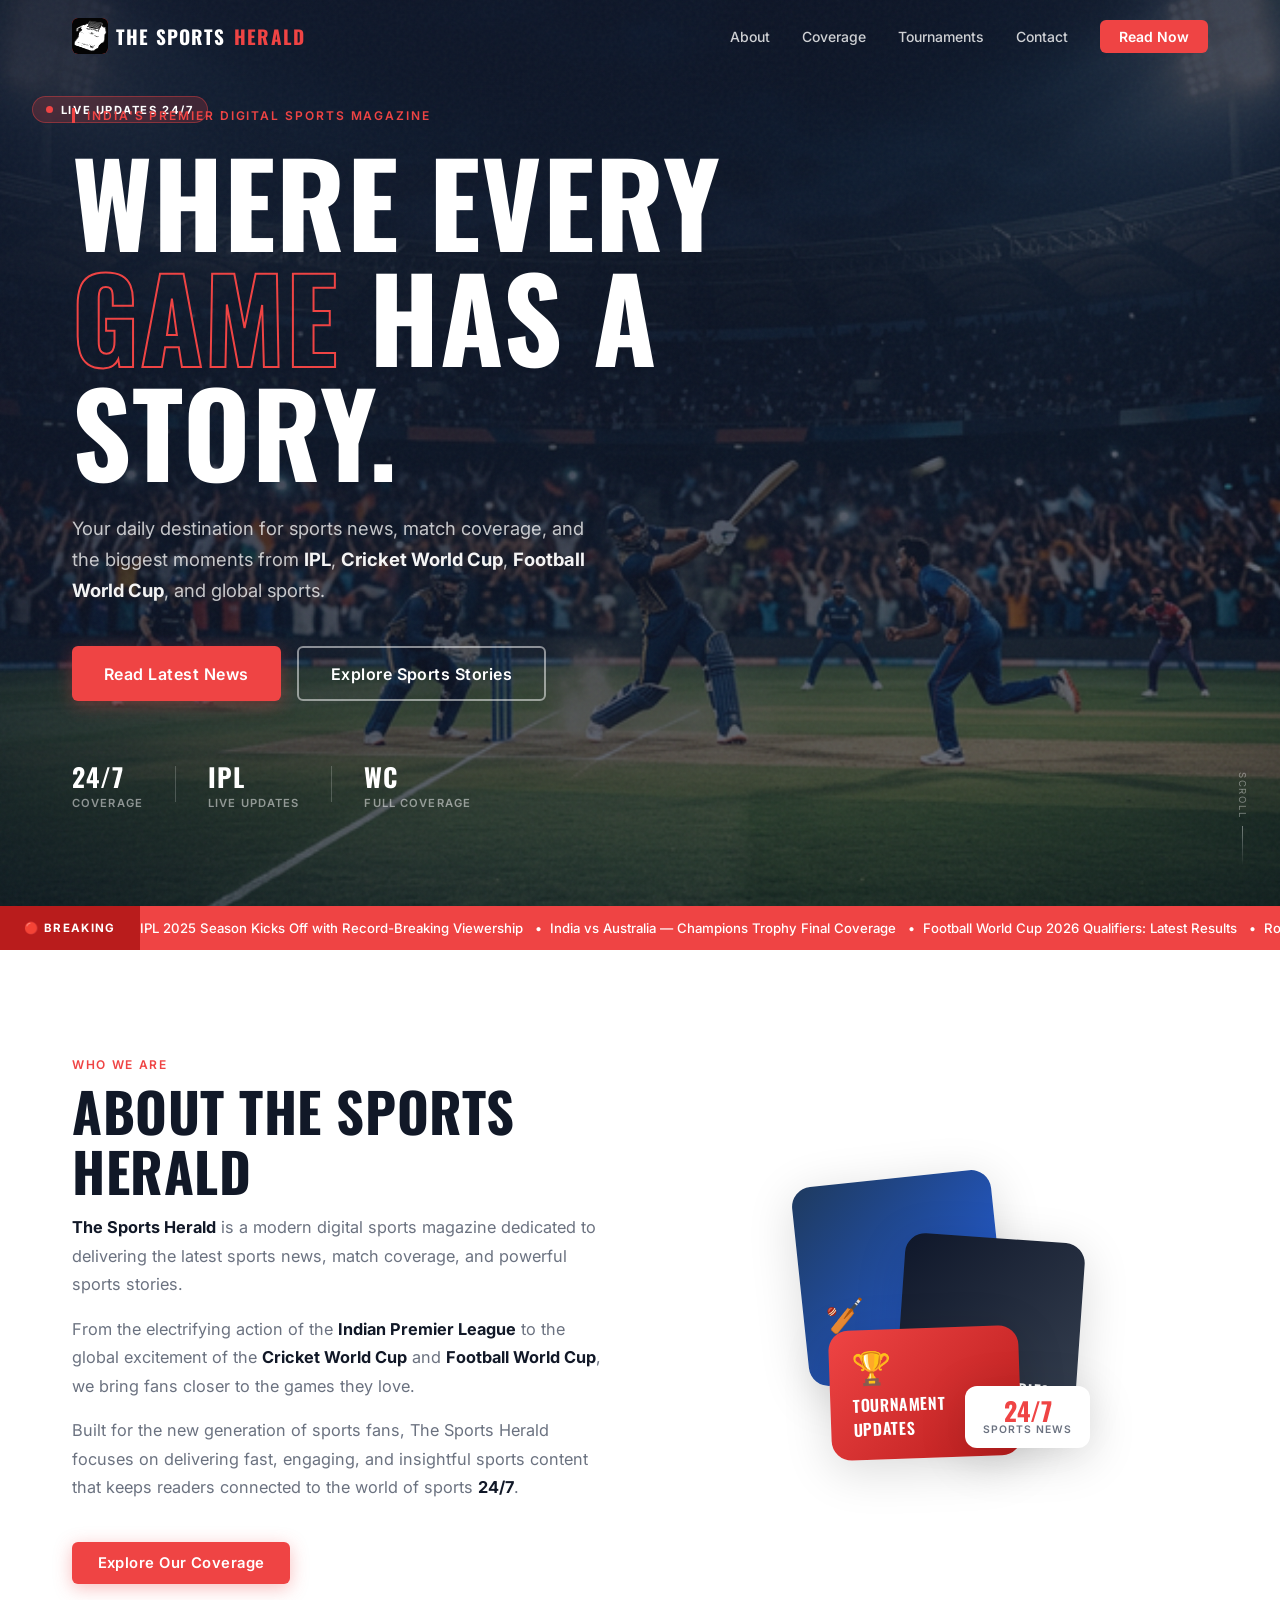
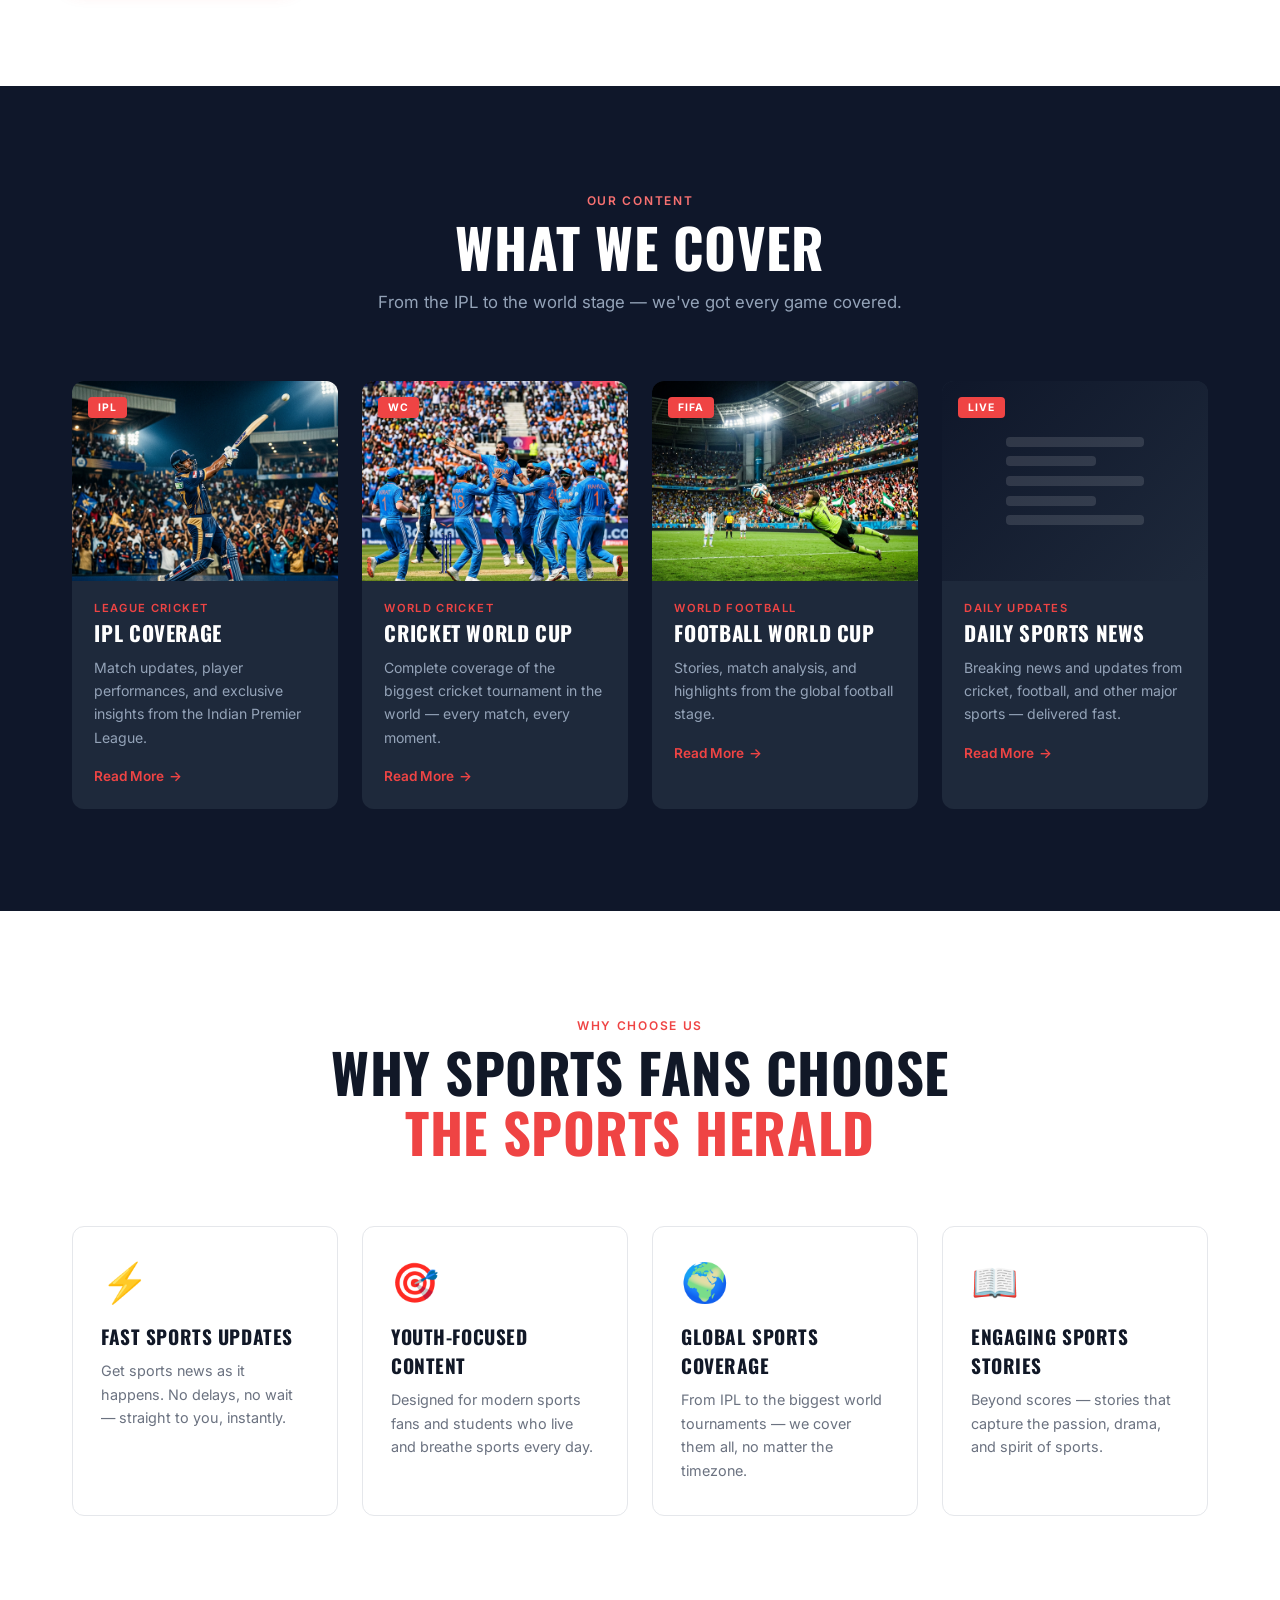
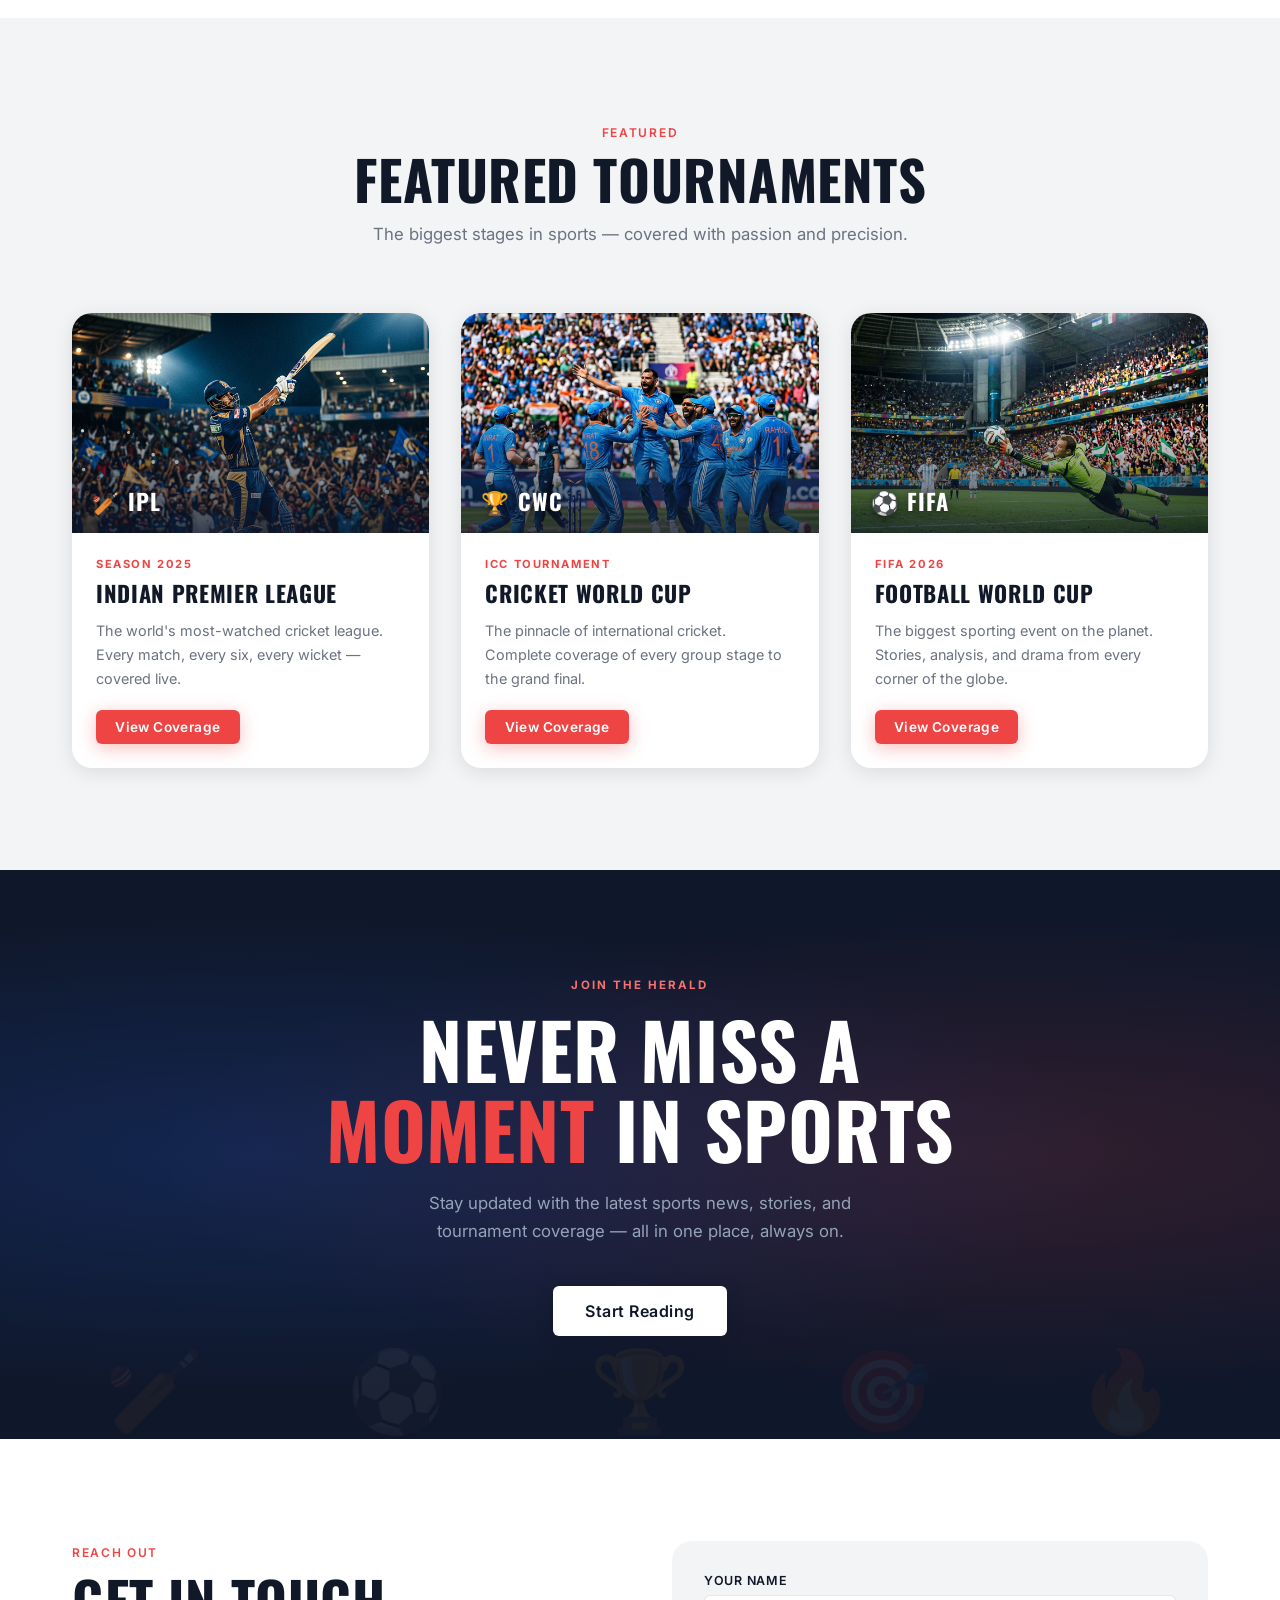
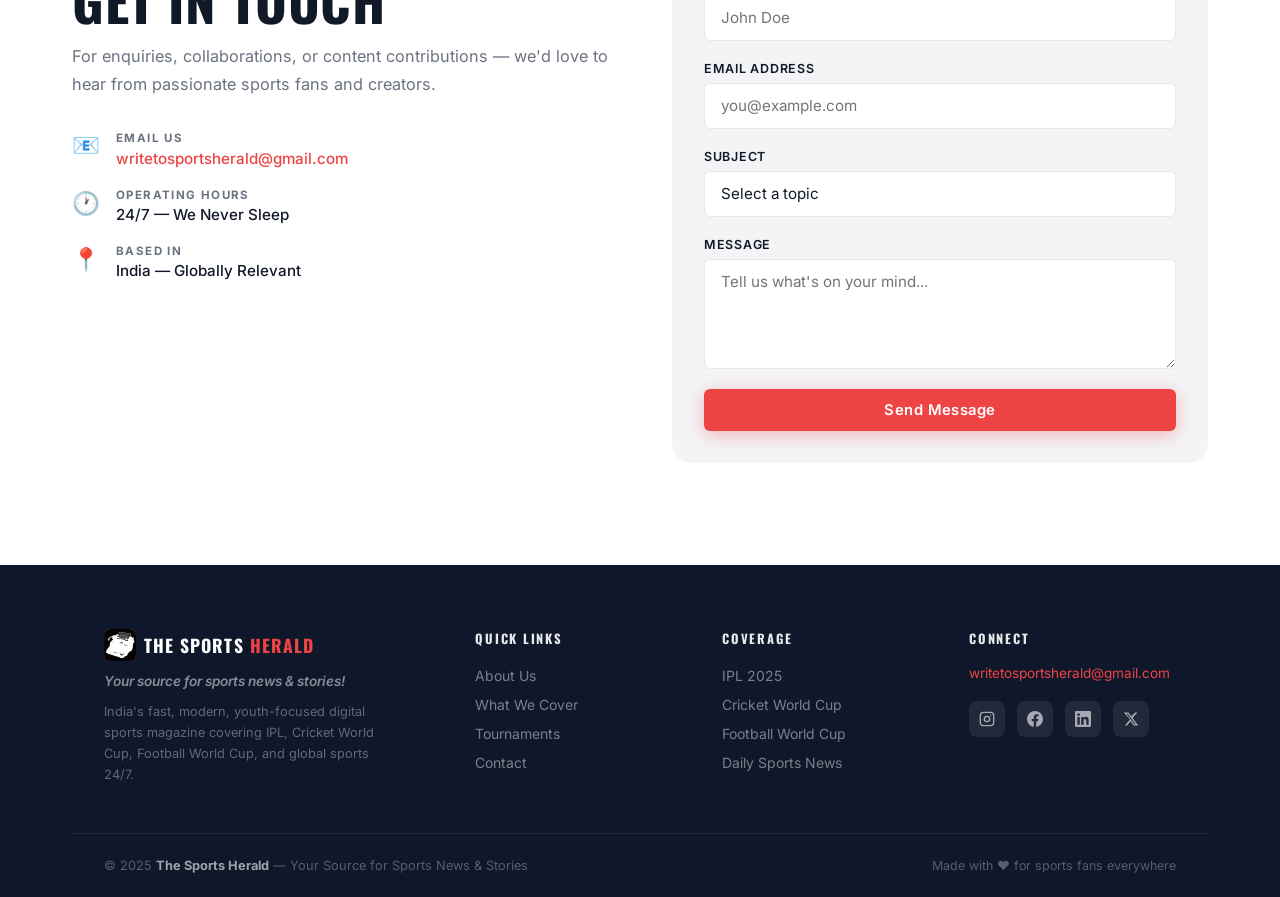
==== commit 4236e89f: "Update footer social links to actual handles" ====
--- a/index.html
+++ b/index.html
@@ -443,17 +443,17 @@
           <h4 class="footer__col-title">Connect</h4>
           <a href="mailto:writetosportsherald@gmail.com" class="footer__email">writetosportsherald@gmail.com</a>
           <div class="footer__socials">
-            <a href="#" class="footer__social" aria-label="Instagram" title="Instagram">
+            <a href="https://www.instagram.com/write_to_sportsherald/" target="_blank" rel="noopener noreferrer" class="footer__social" aria-label="Instagram" title="Instagram">
               <svg viewBox="0 0 24 24" fill="none" stroke="currentColor" stroke-width="2"><rect x="2" y="2" width="20" height="20" rx="5"/><circle cx="12" cy="12" r="4"/><circle cx="17.5" cy="6.5" r="1" fill="currentColor" stroke="none"/></svg>
             </a>
-            <a href="#" class="footer__social" aria-label="Twitter / X" title="Twitter / X">
+            <a href="https://www.facebook.com/people/The-Sports-Herald/61567219635474/" target="_blank" rel="noopener noreferrer" class="footer__social" aria-label="Facebook" title="Facebook">
+              <svg viewBox="0 0 24 24" fill="currentColor"><path d="M24 12.073c0-6.627-5.373-12-12-12s-12 5.373-12 12c0 5.99 4.388 10.954 10.125 11.854v-8.385H7.078v-3.47h3.047V9.43c0-3.007 1.792-4.669 4.533-4.669 1.312 0 2.686.235 2.686.235v2.953H15.83c-1.491 0-1.956.925-1.956 1.874v2.25h3.328l-.532 3.47h-2.796v8.385C19.612 23.027 24 18.062 24 12.073z"/></svg>
+            </a>
+            <a href="https://www.linkedin.com/company/the-sports-herald/" target="_blank" rel="noopener noreferrer" class="footer__social" aria-label="LinkedIn" title="LinkedIn">
+              <svg viewBox="0 0 24 24" fill="currentColor"><path d="M20.447 20.452h-3.554v-5.569c0-1.328-.027-3.037-1.852-3.037-1.853 0-2.136 1.445-2.136 2.939v5.667H9.351V9h3.414v1.561h.046c.477-.9 1.637-1.85 3.37-1.85 3.601 0 4.267 2.37 4.267 5.455v6.286zM5.337 7.433c-1.144 0-2.063-.926-2.063-2.065 0-1.138.92-2.063 2.063-2.063 1.14 0 2.064.925 2.064 2.063 0 1.139-.925 2.065-2.064 2.065zm1.782 13.019H3.555V9h3.564v11.452zM22.225 0H1.771C.792 0 0 .774 0 1.729v20.542C0 23.227.792 24 1.771 24h20.451C23.2 24 24 23.227 24 22.271V1.729C24 .774 23.2 0 22.222 0h.003z"/></svg>
+            </a>
+            <a href="https://x.com/tosportsherald" target="_blank" rel="noopener noreferrer" class="footer__social" aria-label="Twitter / X" title="Twitter / X">
               <svg viewBox="0 0 24 24" fill="currentColor"><path d="M18.244 2.25h3.308l-7.227 8.26 8.502 11.24H16.17l-4.714-6.231-5.401 6.231H2.747l7.73-8.835L1.254 2.25H8.08l4.259 5.63 5.905-5.63zm-1.161 17.52h1.833L7.084 4.126H5.117z"/></svg>
-            </a>
-            <a href="#" class="footer__social" aria-label="YouTube" title="YouTube">
-              <svg viewBox="0 0 24 24" fill="currentColor"><path d="M23.495 6.205a3.007 3.007 0 0 0-2.088-2.088c-1.87-.501-9.396-.501-9.396-.501s-7.507-.01-9.396.501A3.007 3.007 0 0 0 .527 6.205a31.247 31.247 0 0 0-.522 5.805 31.247 31.247 0 0 0 .522 5.783 3.007 3.007 0 0 0 2.088 2.088c1.868.502 9.396.502 9.396.502s7.506 0 9.396-.502a3.007 3.007 0 0 0 2.088-2.088 31.247 31.247 0 0 0 .5-5.783 31.247 31.247 0 0 0-.5-5.805zM9.609 15.601V8.408l6.264 3.602z"/></svg>
-            </a>
-            <a href="#" class="footer__social" aria-label="Facebook" title="Facebook">
-              <svg viewBox="0 0 24 24" fill="currentColor"><path d="M24 12.073c0-6.627-5.373-12-12-12s-12 5.373-12 12c0 5.99 4.388 10.954 10.125 11.854v-8.385H7.078v-3.47h3.047V9.43c0-3.007 1.792-4.669 4.533-4.669 1.312 0 2.686.235 2.686.235v2.953H15.83c-1.491 0-1.956.925-1.956 1.874v2.25h3.328l-.532 3.47h-2.796v8.385C19.612 23.027 24 18.062 24 12.073z"/></svg>
             </a>
           </div>
         </div>
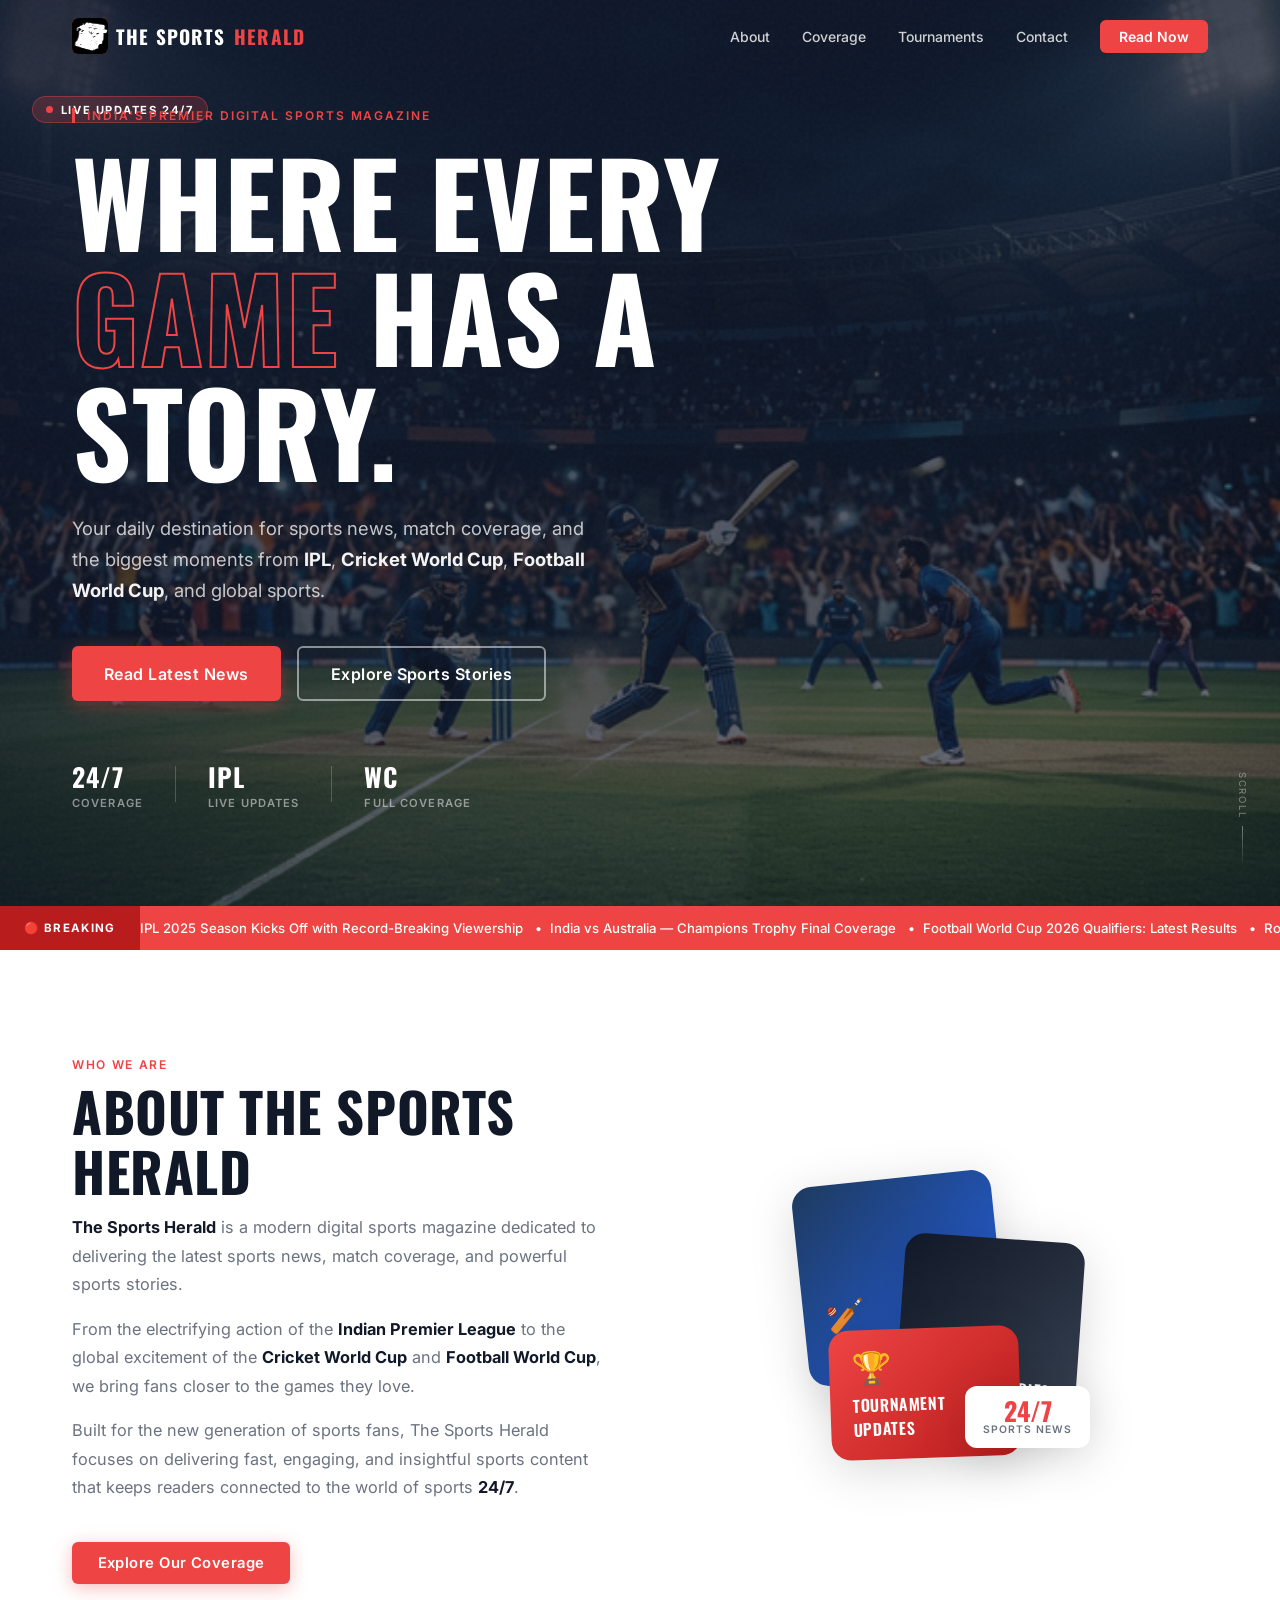
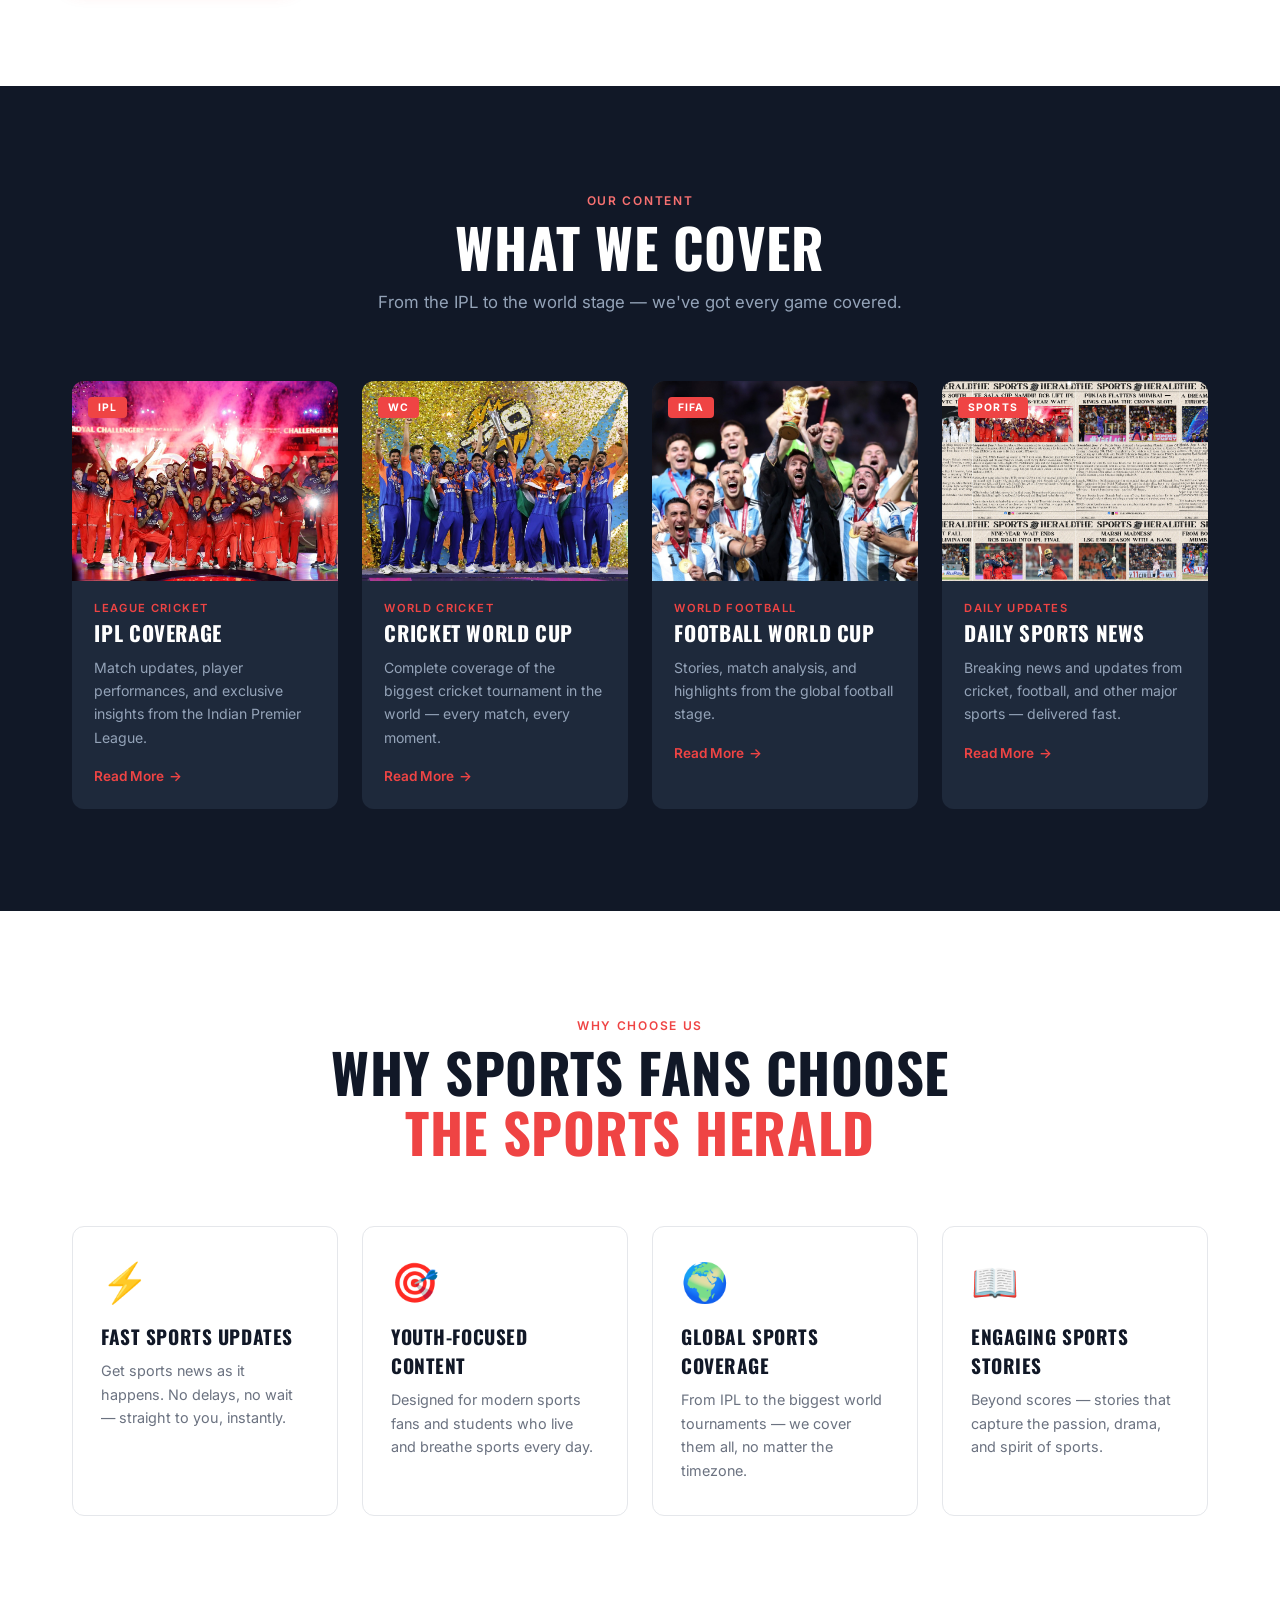
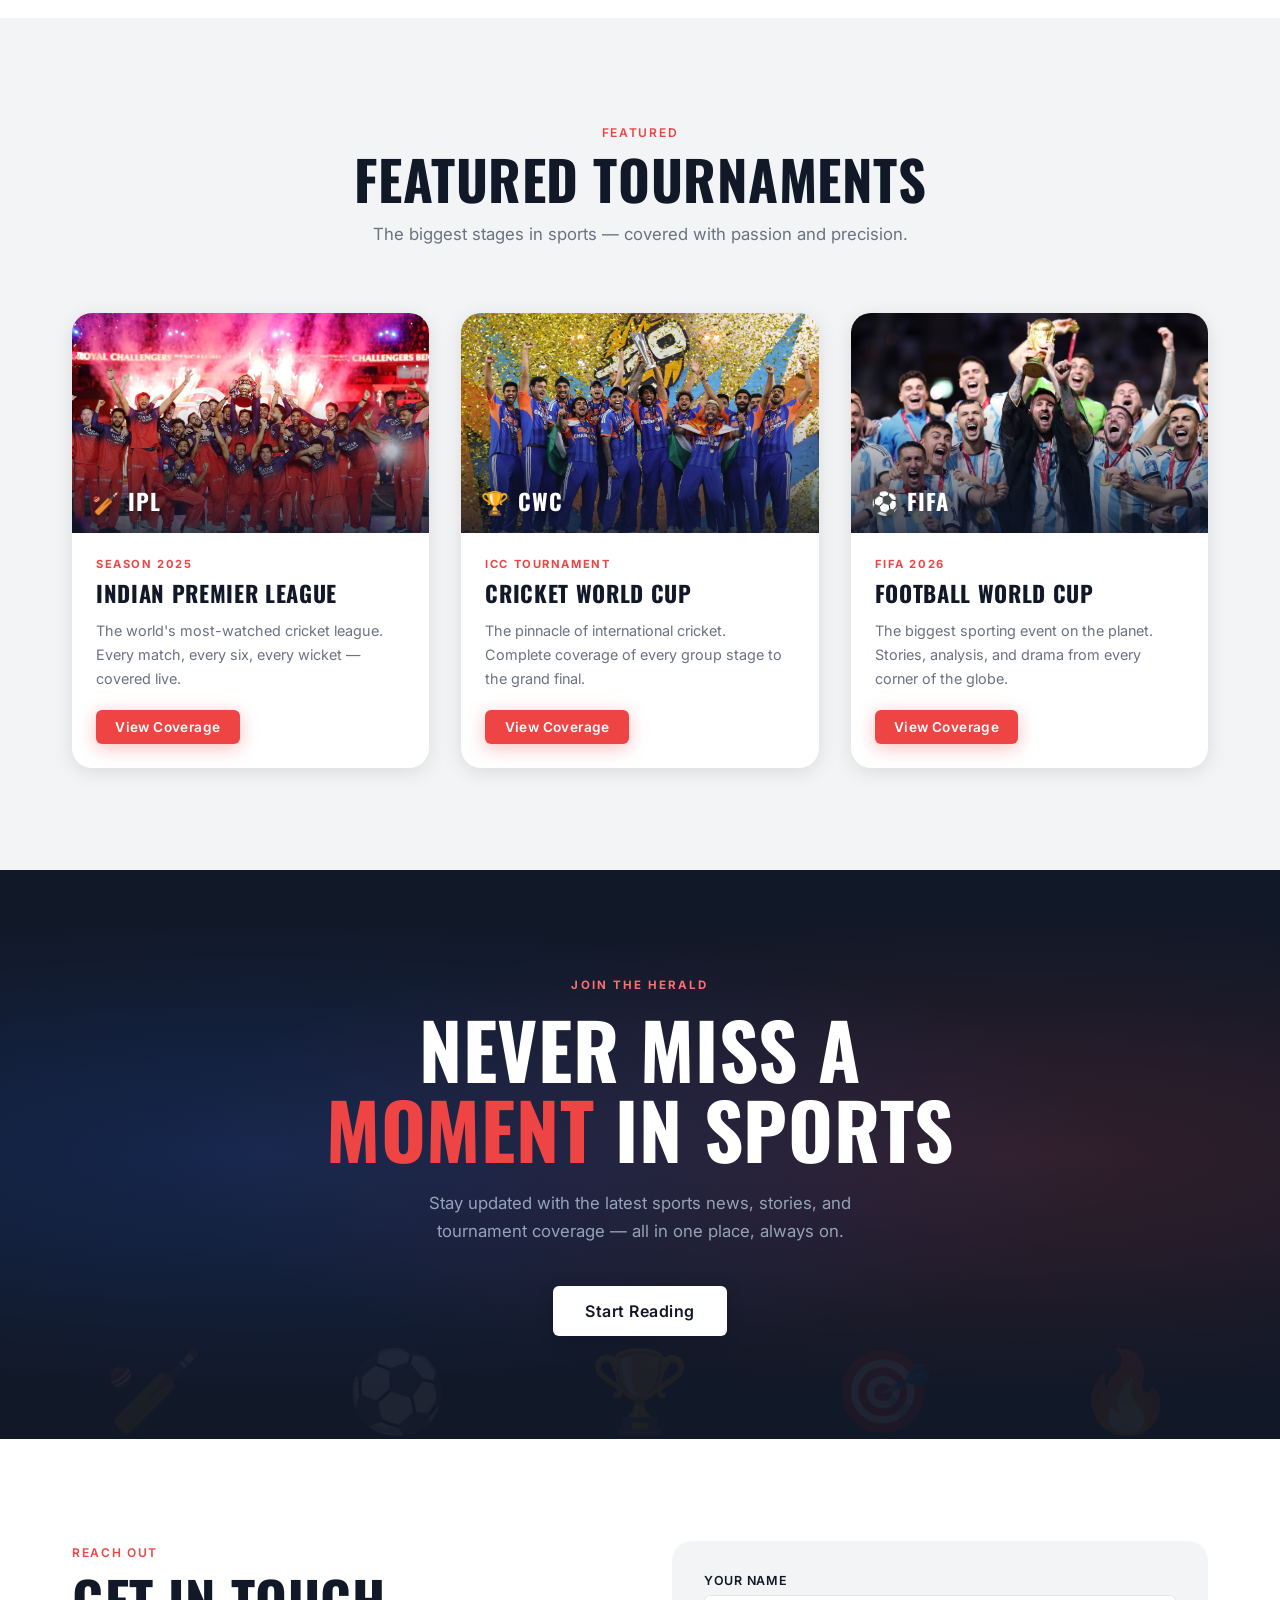
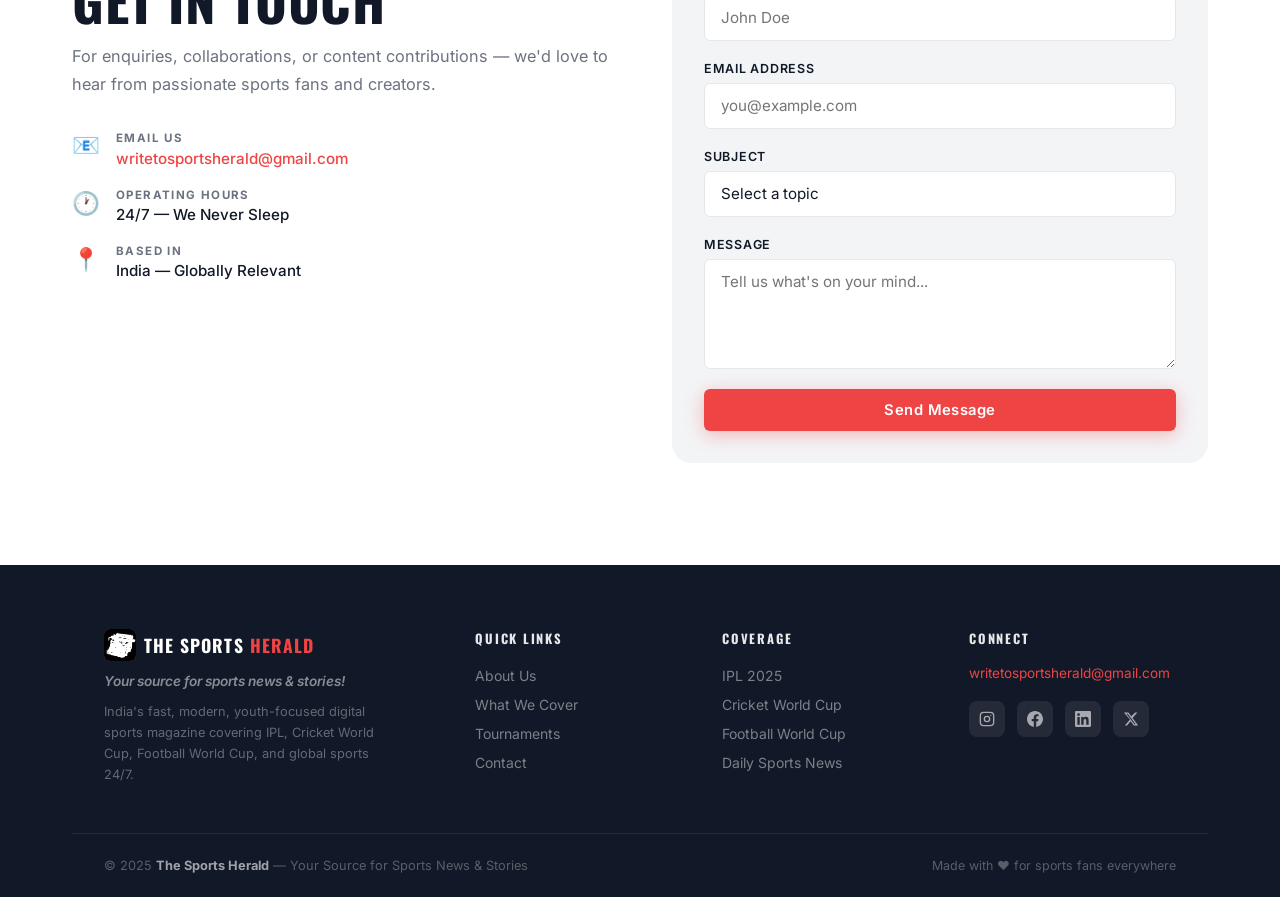
==== commit ca2b6f9f: "Update website layout and images" ====
--- a/index.html
+++ b/index.html
@@ -1,26 +1,34 @@
 <!DOCTYPE html>
 <html lang="en">
+
 <head>
   <meta charset="UTF-8" />
   <meta name="viewport" content="width=device-width, initial-scale=1.0" />
-  <meta name="description" content="The Sports Herald — Your daily destination for sports news, match coverage, IPL, Cricket World Cup, Football World Cup, and the biggest moments in global sports." />
-  <meta name="keywords" content="sports news, IPL, Cricket World Cup, Football World Cup, sports magazine, India sports, sports coverage" />
+  <meta name="description"
+    content="The Sports Herald — Your daily destination for sports news, match coverage, IPL, Cricket World Cup, Football World Cup, and the biggest moments in global sports." />
+  <meta name="keywords"
+    content="sports news, IPL, Cricket World Cup, Football World Cup, sports magazine, India sports, sports coverage" />
   <meta property="og:title" content="The Sports Herald — Where Every Game Has a Story." />
-  <meta property="og:description" content="Fast, modern, youth-focused digital sports magazine delivering engaging sports stories and tournament coverage 24/7." />
+  <meta property="og:description"
+    content="Fast, modern, youth-focused digital sports magazine delivering engaging sports stories and tournament coverage 24/7." />
   <meta property="og:type" content="website" />
   <title>The Sports Herald — Where Every Game Has a Story.</title>
   <link rel="preconnect" href="https://fonts.googleapis.com" />
   <link rel="preconnect" href="https://fonts.gstatic.com" crossorigin />
-  <link href="https://fonts.googleapis.com/css2?family=Oswald:wght@400;500;600;700&family=Inter:wght@300;400;500;600&family=Bebas+Neue&display=swap" rel="stylesheet" />
+  <link
+    href="https://fonts.googleapis.com/css2?family=Oswald:wght@400;500;600;700&family=Inter:wght@300;400;500;600&family=Bebas+Neue&display=swap"
+    rel="stylesheet" />
   <link rel="stylesheet" href="styles.css" />
 </head>
+
 <body>
 
   <!-- ===== NAVIGATION ===== -->
   <nav class="nav" id="navbar">
     <div class="nav__container">
       <a href="#" class="nav__logo">
-        <span class="nav__logo-icon"><img src="images/logo.png" alt="The Sports Herald" class="nav__logo-icon-img" /></span>
+        <span class="nav__logo-icon"><img src="images/logo.jpg" alt="The Sports Herald"
+            class="nav__logo-icon-img" /></span>
         <span class="nav__logo-text">THE SPORTS <strong>HERALD</strong></span>
       </a>
       <ul class="nav__links" id="navLinks">
@@ -70,7 +78,8 @@
         Where Every<br /><em>Game</em> Has a<br />Story.
       </h1>
       <p class="hero__subheadline reveal-up">
-        Your daily destination for sports news, match coverage, and the biggest moments from <strong>IPL</strong>, <strong>Cricket World Cup</strong>, <strong>Football World Cup</strong>, and global sports.
+        Your daily destination for sports news, match coverage, and the biggest moments from <strong>IPL</strong>,
+        <strong>Cricket World Cup</strong>, <strong>Football World Cup</strong>, and global sports.
       </p>
       <div class="hero__cta-group reveal-up">
         <a href="#coverage" class="btn btn--primary btn--lg">Read Latest News</a>
@@ -130,15 +139,20 @@
           <div class="section__eyebrow reveal-up">Who We Are</div>
           <h2 class="section__title reveal-up">About The Sports Herald</h2>
           <p class="about__body reveal-up">
-            <strong>The Sports Herald</strong> is a modern digital sports magazine dedicated to delivering the latest sports news, match coverage, and powerful sports stories.
+            <strong>The Sports Herald</strong> is a modern digital sports magazine dedicated to delivering the latest
+            sports news, match coverage, and powerful sports stories.
           </p>
           <p class="about__body reveal-up">
-            From the electrifying action of the <strong>Indian Premier League</strong> to the global excitement of the <strong>Cricket World Cup</strong> and <strong>Football World Cup</strong>, we bring fans closer to the games they love.
+            From the electrifying action of the <strong>Indian Premier League</strong> to the global excitement of the
+            <strong>Cricket World Cup</strong> and <strong>Football World Cup</strong>, we bring fans closer to the
+            games they love.
           </p>
           <p class="about__body reveal-up">
-            Built for the new generation of sports fans, The Sports Herald focuses on delivering fast, engaging, and insightful sports content that keeps readers connected to the world of sports <strong>24/7</strong>.
+            Built for the new generation of sports fans, The Sports Herald focuses on delivering fast, engaging, and
+            insightful sports content that keeps readers connected to the world of sports <strong>24/7</strong>.
           </p>
-          <a href="#coverage" class="btn btn--primary reveal-up" style="margin-top: 1.5rem; display: inline-flex;">Explore Our Coverage</a>
+          <a href="#coverage" class="btn btn--primary reveal-up"
+            style="margin-top: 1.5rem; display: inline-flex;">Explore Our Coverage</a>
         </div>
         <div class="about__visual-col reveal-up">
           <div class="about__card-stack">
@@ -170,7 +184,8 @@
       <div class="section__header reveal-up">
         <div class="section__eyebrow section__eyebrow--light">Our Content</div>
         <h2 class="section__title section__title--light">What We Cover</h2>
-        <p class="section__subtitle section__subtitle--light">From the IPL to the world stage — we've got every game covered.</p>
+        <p class="section__subtitle section__subtitle--light">From the IPL to the world stage — we've got every game
+          covered.</p>
       </div>
       <div class="coverage__grid">
         <!-- Card 1: IPL -->
@@ -182,20 +197,22 @@
           <div class="coverage__card-body">
             <div class="coverage__card-tag">League Cricket</div>
             <h3 class="coverage__card-title">IPL Coverage</h3>
-            <p class="coverage__card-desc">Match updates, player performances, and exclusive insights from the Indian Premier League.</p>
+            <p class="coverage__card-desc">Match updates, player performances, and exclusive insights from the Indian
+              Premier League.</p>
             <a href="#" class="coverage__card-link">Read More <span>→</span></a>
           </div>
         </article>
         <!-- Card 2: Cricket WC -->
         <article class="coverage__card reveal-up">
           <div class="coverage__card-img">
-            <img src="images/cricket-wc.png" alt="Cricket World Cup Coverage" />
+            <img src="images/cricket-wc.jpg" alt="Cricket World Cup Coverage" />
             <div class="coverage__card-badge">WC</div>
           </div>
           <div class="coverage__card-body">
             <div class="coverage__card-tag">World Cricket</div>
             <h3 class="coverage__card-title">Cricket World Cup</h3>
-            <p class="coverage__card-desc">Complete coverage of the biggest cricket tournament in the world — every match, every moment.</p>
+            <p class="coverage__card-desc">Complete coverage of the biggest cricket tournament in the world — every
+              match, every moment.</p>
             <a href="#" class="coverage__card-link">Read More <span>→</span></a>
           </div>
         </article>
@@ -214,20 +231,15 @@
         </article>
         <!-- Card 4: Daily News -->
         <article class="coverage__card reveal-up">
-          <div class="coverage__card-img coverage__card-img--dark">
-            <div class="coverage__news-mockup">
-              <div class="coverage__news-line"></div>
-              <div class="coverage__news-line coverage__news-line--short"></div>
-              <div class="coverage__news-line"></div>
-              <div class="coverage__news-line coverage__news-line--short"></div>
-              <div class="coverage__news-line"></div>
-            </div>
-            <div class="coverage__card-badge">LIVE</div>
+          <div class="coverage__card-img">
+            <img src="images/dailyupdates.png" alt="Daily News" />
+            <div class="coverage__card-badge">SPORTS</div>
           </div>
           <div class="coverage__card-body">
             <div class="coverage__card-tag">Daily Updates</div>
             <h3 class="coverage__card-title">Daily Sports News</h3>
-            <p class="coverage__card-desc">Breaking news and updates from cricket, football, and other major sports — delivered fast.</p>
+            <p class="coverage__card-desc">Breaking news and updates from cricket, football, and other major sports —
+              delivered fast.</p>
             <a href="#" class="coverage__card-link">Read More <span>→</span></a>
           </div>
         </article>
@@ -256,7 +268,8 @@
         <div class="why__item reveal-up">
           <div class="why__icon">🌍</div>
           <h3 class="why__title">Global Sports Coverage</h3>
-          <p class="why__desc">From IPL to the biggest world tournaments — we cover them all, no matter the timezone.</p>
+          <p class="why__desc">From IPL to the biggest world tournaments — we cover them all, no matter the timezone.
+          </p>
         </div>
         <div class="why__item reveal-up">
           <div class="why__icon">📖</div>
@@ -287,14 +300,15 @@
           <div class="tournament__content">
             <div class="tournament__season">Season 2025</div>
             <h3 class="tournament__title">Indian Premier League</h3>
-            <p class="tournament__desc">The world's most-watched cricket league. Every match, every six, every wicket — covered live.</p>
+            <p class="tournament__desc">The world's most-watched cricket league. Every match, every six, every wicket —
+              covered live.</p>
             <a href="#" class="btn btn--primary btn--sm">View Coverage</a>
           </div>
         </div>
         <!-- Cricket WC -->
         <div class="tournament__block reveal-up">
           <div class="tournament__img-wrap">
-            <img src="images/cricket-wc.png" alt="Cricket World Cup" class="tournament__img" />
+            <img src="images/cricket-wc.jpg" alt="Cricket World Cup" class="tournament__img" />
             <div class="tournament__img-overlay">
               <div class="tournament__label">🏆 CWC</div>
             </div>
@@ -302,7 +316,8 @@
           <div class="tournament__content">
             <div class="tournament__season">ICC Tournament</div>
             <h3 class="tournament__title">Cricket World Cup</h3>
-            <p class="tournament__desc">The pinnacle of international cricket. Complete coverage of every group stage to the grand final.</p>
+            <p class="tournament__desc">The pinnacle of international cricket. Complete coverage of every group stage to
+              the grand final.</p>
             <a href="#" class="btn btn--primary btn--sm">View Coverage</a>
           </div>
         </div>
@@ -317,7 +332,8 @@
           <div class="tournament__content">
             <div class="tournament__season">FIFA 2026</div>
             <h3 class="tournament__title">Football World Cup</h3>
-            <p class="tournament__desc">The biggest sporting event on the planet. Stories, analysis, and drama from every corner of the globe.</p>
+            <p class="tournament__desc">The biggest sporting event on the planet. Stories, analysis, and drama from
+              every corner of the globe.</p>
             <a href="#" class="btn btn--primary btn--sm">View Coverage</a>
           </div>
         </div>
@@ -332,7 +348,8 @@
       <div class="cta-section__content reveal-up">
         <div class="cta-section__eyebrow">Join The Herald</div>
         <h2 class="cta-section__headline">Never Miss a<br /><em>Moment</em> in Sports</h2>
-        <p class="cta-section__sub">Stay updated with the latest sports news, stories, and tournament coverage — all in one place, always on.</p>
+        <p class="cta-section__sub">Stay updated with the latest sports news, stories, and tournament coverage — all in
+          one place, always on.</p>
         <a href="#contact" class="btn btn--white btn--lg">Start Reading</a>
       </div>
       <!-- Decorative sport emojis -->
@@ -349,13 +366,15 @@
         <div class="contact__info reveal-up">
           <div class="section__eyebrow">Reach Out</div>
           <h2 class="section__title">Get In Touch</h2>
-          <p class="contact__desc">For enquiries, collaborations, or content contributions — we'd love to hear from passionate sports fans and creators.</p>
+          <p class="contact__desc">For enquiries, collaborations, or content contributions — we'd love to hear from
+            passionate sports fans and creators.</p>
           <div class="contact__details">
             <div class="contact__detail-item">
               <span class="contact__detail-icon">📧</span>
               <div>
                 <div class="contact__detail-label">Email Us</div>
-                <a href="mailto:writetosportsherald@gmail.com" class="contact__detail-value">writetosportsherald@gmail.com</a>
+                <a href="mailto:writetosportsherald@gmail.com"
+                  class="contact__detail-value">writetosportsherald@gmail.com</a>
               </div>
             </div>
             <div class="contact__detail-item">
@@ -397,7 +416,8 @@
             </div>
             <div class="form__group">
               <label for="message" class="form__label">Message</label>
-              <textarea id="message" name="message" class="form__input form__textarea" placeholder="Tell us what's on your mind..." rows="4" required></textarea>
+              <textarea id="message" name="message" class="form__input form__textarea"
+                placeholder="Tell us what's on your mind..." rows="4" required></textarea>
             </div>
             <button type="submit" class="btn btn--primary btn--full" id="submitBtn">Send Message</button>
             <div class="form__success" id="formSuccess">
@@ -415,11 +435,13 @@
       <div class="footer__top">
         <div class="footer__brand">
           <div class="footer__logo">
-            <span class="footer__logo-icon"><img src="images/logo.png" alt="The Sports Herald" class="footer__logo-icon-img" /></span>
+            <span class="footer__logo-icon"><img src="images/logo.jpg" alt="The Sports Herald"
+                class="footer__logo-icon-img" /></span>
             <span class="footer__logo-text">THE SPORTS <strong>HERALD</strong></span>
           </div>
           <p class="footer__tagline">Your source for sports news &amp; stories!</p>
-          <p class="footer__micro">India's fast, modern, youth-focused digital sports magazine covering IPL, Cricket World Cup, Football World Cup, and global sports 24/7.</p>
+          <p class="footer__micro">India's fast, modern, youth-focused digital sports magazine covering IPL, Cricket
+            World Cup, Football World Cup, and global sports 24/7.</p>
         </div>
         <div class="footer__links-col">
           <h4 class="footer__col-title">Quick Links</h4>
@@ -443,17 +465,34 @@
           <h4 class="footer__col-title">Connect</h4>
           <a href="mailto:writetosportsherald@gmail.com" class="footer__email">writetosportsherald@gmail.com</a>
           <div class="footer__socials">
-            <a href="https://www.instagram.com/write_to_sportsherald/" target="_blank" rel="noopener noreferrer" class="footer__social" aria-label="Instagram" title="Instagram">
-              <svg viewBox="0 0 24 24" fill="none" stroke="currentColor" stroke-width="2"><rect x="2" y="2" width="20" height="20" rx="5"/><circle cx="12" cy="12" r="4"/><circle cx="17.5" cy="6.5" r="1" fill="currentColor" stroke="none"/></svg>
+            <a href="https://www.instagram.com/write_to_sportsherald/" target="_blank" rel="noopener noreferrer"
+              class="footer__social" aria-label="Instagram" title="Instagram">
+              <svg viewBox="0 0 24 24" fill="none" stroke="currentColor" stroke-width="2">
+                <rect x="2" y="2" width="20" height="20" rx="5" />
+                <circle cx="12" cy="12" r="4" />
+                <circle cx="17.5" cy="6.5" r="1" fill="currentColor" stroke="none" />
+              </svg>
             </a>
-            <a href="https://www.facebook.com/people/The-Sports-Herald/61567219635474/" target="_blank" rel="noopener noreferrer" class="footer__social" aria-label="Facebook" title="Facebook">
-              <svg viewBox="0 0 24 24" fill="currentColor"><path d="M24 12.073c0-6.627-5.373-12-12-12s-12 5.373-12 12c0 5.99 4.388 10.954 10.125 11.854v-8.385H7.078v-3.47h3.047V9.43c0-3.007 1.792-4.669 4.533-4.669 1.312 0 2.686.235 2.686.235v2.953H15.83c-1.491 0-1.956.925-1.956 1.874v2.25h3.328l-.532 3.47h-2.796v8.385C19.612 23.027 24 18.062 24 12.073z"/></svg>
+            <a href="https://www.facebook.com/people/The-Sports-Herald/61567219635474/" target="_blank"
+              rel="noopener noreferrer" class="footer__social" aria-label="Facebook" title="Facebook">
+              <svg viewBox="0 0 24 24" fill="currentColor">
+                <path
+                  d="M24 12.073c0-6.627-5.373-12-12-12s-12 5.373-12 12c0 5.99 4.388 10.954 10.125 11.854v-8.385H7.078v-3.47h3.047V9.43c0-3.007 1.792-4.669 4.533-4.669 1.312 0 2.686.235 2.686.235v2.953H15.83c-1.491 0-1.956.925-1.956 1.874v2.25h3.328l-.532 3.47h-2.796v8.385C19.612 23.027 24 18.062 24 12.073z" />
+              </svg>
             </a>
-            <a href="https://www.linkedin.com/company/the-sports-herald/" target="_blank" rel="noopener noreferrer" class="footer__social" aria-label="LinkedIn" title="LinkedIn">
-              <svg viewBox="0 0 24 24" fill="currentColor"><path d="M20.447 20.452h-3.554v-5.569c0-1.328-.027-3.037-1.852-3.037-1.853 0-2.136 1.445-2.136 2.939v5.667H9.351V9h3.414v1.561h.046c.477-.9 1.637-1.85 3.37-1.85 3.601 0 4.267 2.37 4.267 5.455v6.286zM5.337 7.433c-1.144 0-2.063-.926-2.063-2.065 0-1.138.92-2.063 2.063-2.063 1.14 0 2.064.925 2.064 2.063 0 1.139-.925 2.065-2.064 2.065zm1.782 13.019H3.555V9h3.564v11.452zM22.225 0H1.771C.792 0 0 .774 0 1.729v20.542C0 23.227.792 24 1.771 24h20.451C23.2 24 24 23.227 24 22.271V1.729C24 .774 23.2 0 22.222 0h.003z"/></svg>
+            <a href="https://www.linkedin.com/company/the-sports-herald/" target="_blank" rel="noopener noreferrer"
+              class="footer__social" aria-label="LinkedIn" title="LinkedIn">
+              <svg viewBox="0 0 24 24" fill="currentColor">
+                <path
+                  d="M20.447 20.452h-3.554v-5.569c0-1.328-.027-3.037-1.852-3.037-1.853 0-2.136 1.445-2.136 2.939v5.667H9.351V9h3.414v1.561h.046c.477-.9 1.637-1.85 3.37-1.85 3.601 0 4.267 2.37 4.267 5.455v6.286zM5.337 7.433c-1.144 0-2.063-.926-2.063-2.065 0-1.138.92-2.063 2.063-2.063 1.14 0 2.064.925 2.064 2.063 0 1.139-.925 2.065-2.064 2.065zm1.782 13.019H3.555V9h3.564v11.452zM22.225 0H1.771C.792 0 0 .774 0 1.729v20.542C0 23.227.792 24 1.771 24h20.451C23.2 24 24 23.227 24 22.271V1.729C24 .774 23.2 0 22.222 0h.003z" />
+              </svg>
             </a>
-            <a href="https://x.com/tosportsherald" target="_blank" rel="noopener noreferrer" class="footer__social" aria-label="Twitter / X" title="Twitter / X">
-              <svg viewBox="0 0 24 24" fill="currentColor"><path d="M18.244 2.25h3.308l-7.227 8.26 8.502 11.24H16.17l-4.714-6.231-5.401 6.231H2.747l7.73-8.835L1.254 2.25H8.08l4.259 5.63 5.905-5.63zm-1.161 17.52h1.833L7.084 4.126H5.117z"/></svg>
+            <a href="https://x.com/tosportsherald" target="_blank" rel="noopener noreferrer" class="footer__social"
+              aria-label="Twitter / X" title="Twitter / X">
+              <svg viewBox="0 0 24 24" fill="currentColor">
+                <path
+                  d="M18.244 2.25h3.308l-7.227 8.26 8.502 11.24H16.17l-4.714-6.231-5.401 6.231H2.747l7.73-8.835L1.254 2.25H8.08l4.259 5.63 5.905-5.63zm-1.161 17.52h1.833L7.084 4.126H5.117z" />
+              </svg>
             </a>
           </div>
         </div>
@@ -470,4 +509,5 @@
 
   <script src="script.js"></script>
 </body>
-</html>
+
+</html>
--- a/styles.css
+++ b/styles.css
@@ -8,7 +8,7 @@
 
 /* ── CSS Custom Properties ────────────────────── */
 :root {
-  --color-deep-blue: #0F172A;
+  --color-deep-blue: #111827;
   --color-red: #EF4444;
   --color-electric-blue: #2563EB;
   --color-white: #FFFFFF;
@@ -258,7 +258,7 @@
 }
 
 .nav.scrolled {
-  background: rgba(15, 23, 42, .96);
+  background: var(--color-deep-blue);
   backdrop-filter: blur(18px);
   box-shadow: 0 2px 32px rgba(0, 0, 0, .25);
 }
@@ -297,6 +297,7 @@
   overflow: hidden;
   flex-shrink: 0;
 }
+
 .nav__logo-icon-img {
   width: 100%;
   height: 100%;
@@ -1365,6 +1366,7 @@
   overflow: hidden;
   flex-shrink: 0;
 }
+
 .footer__logo-icon-img {
   width: 100%;
   height: 100%;
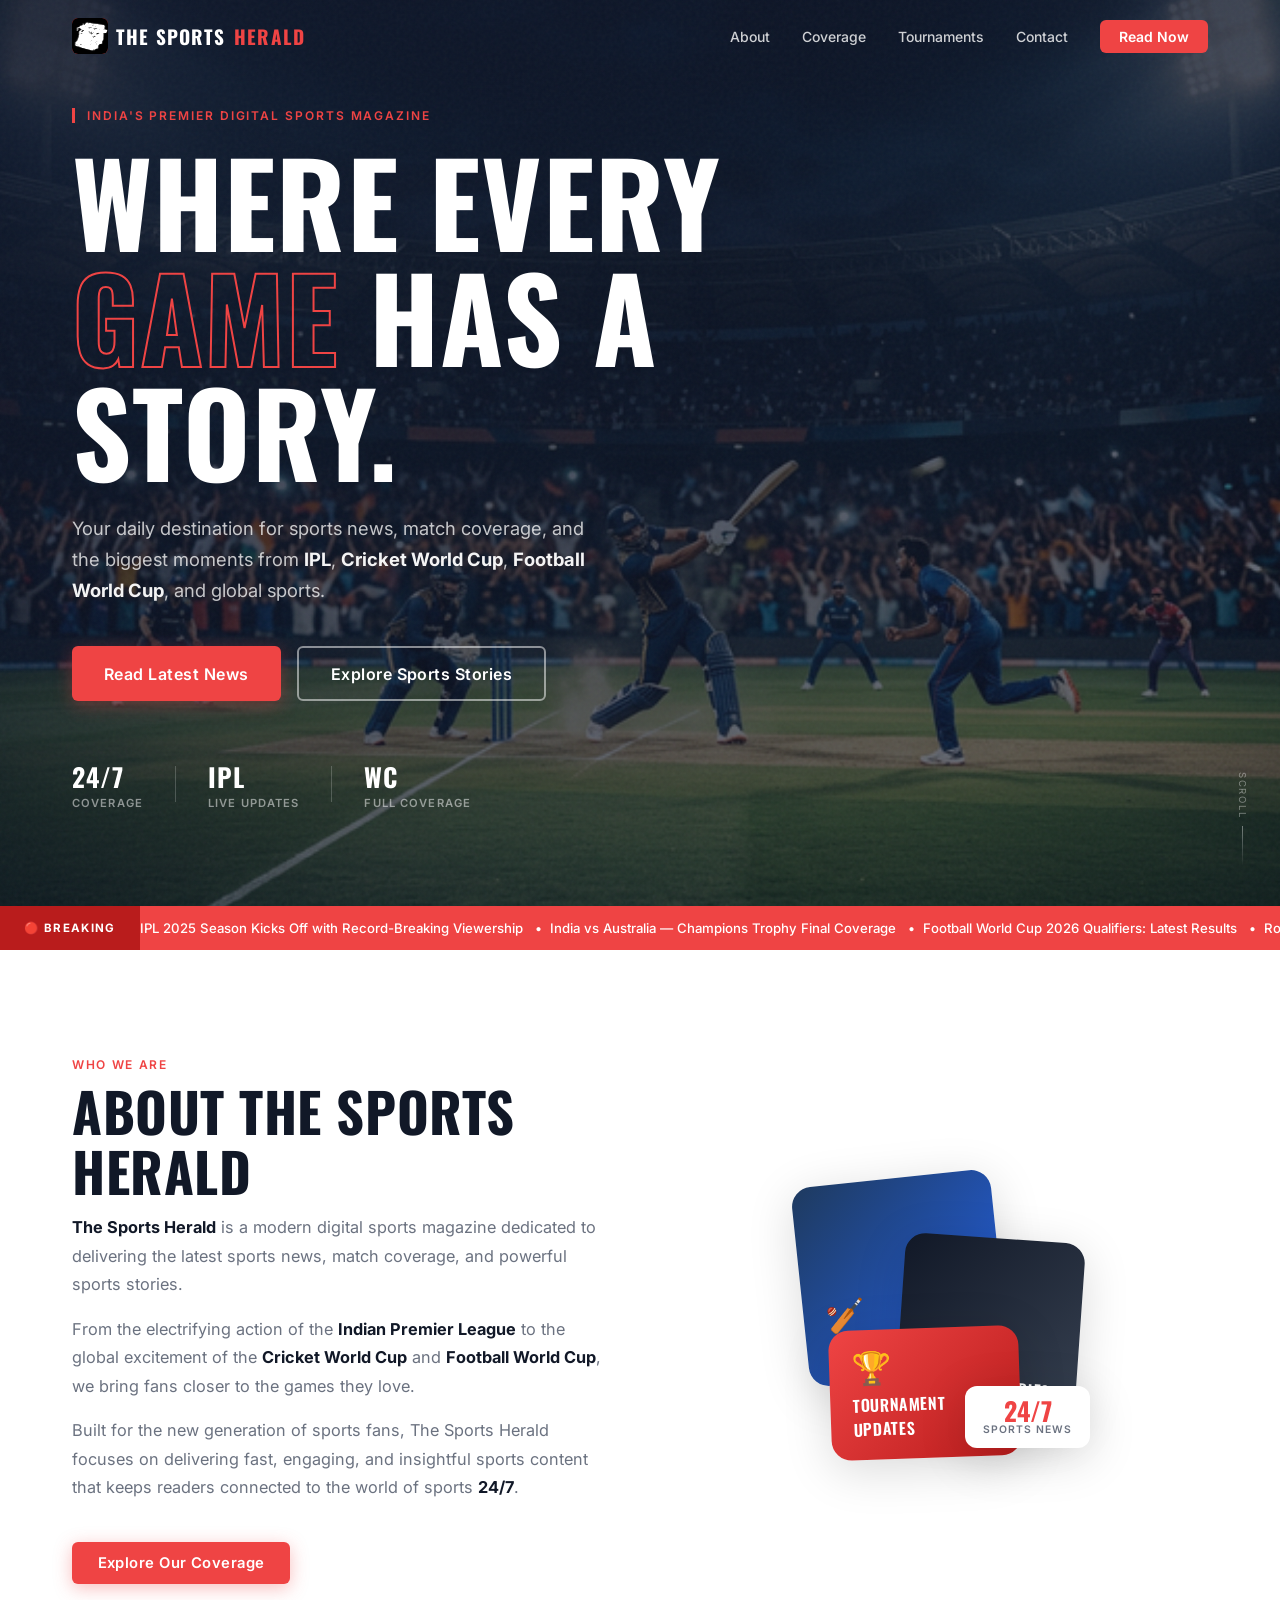
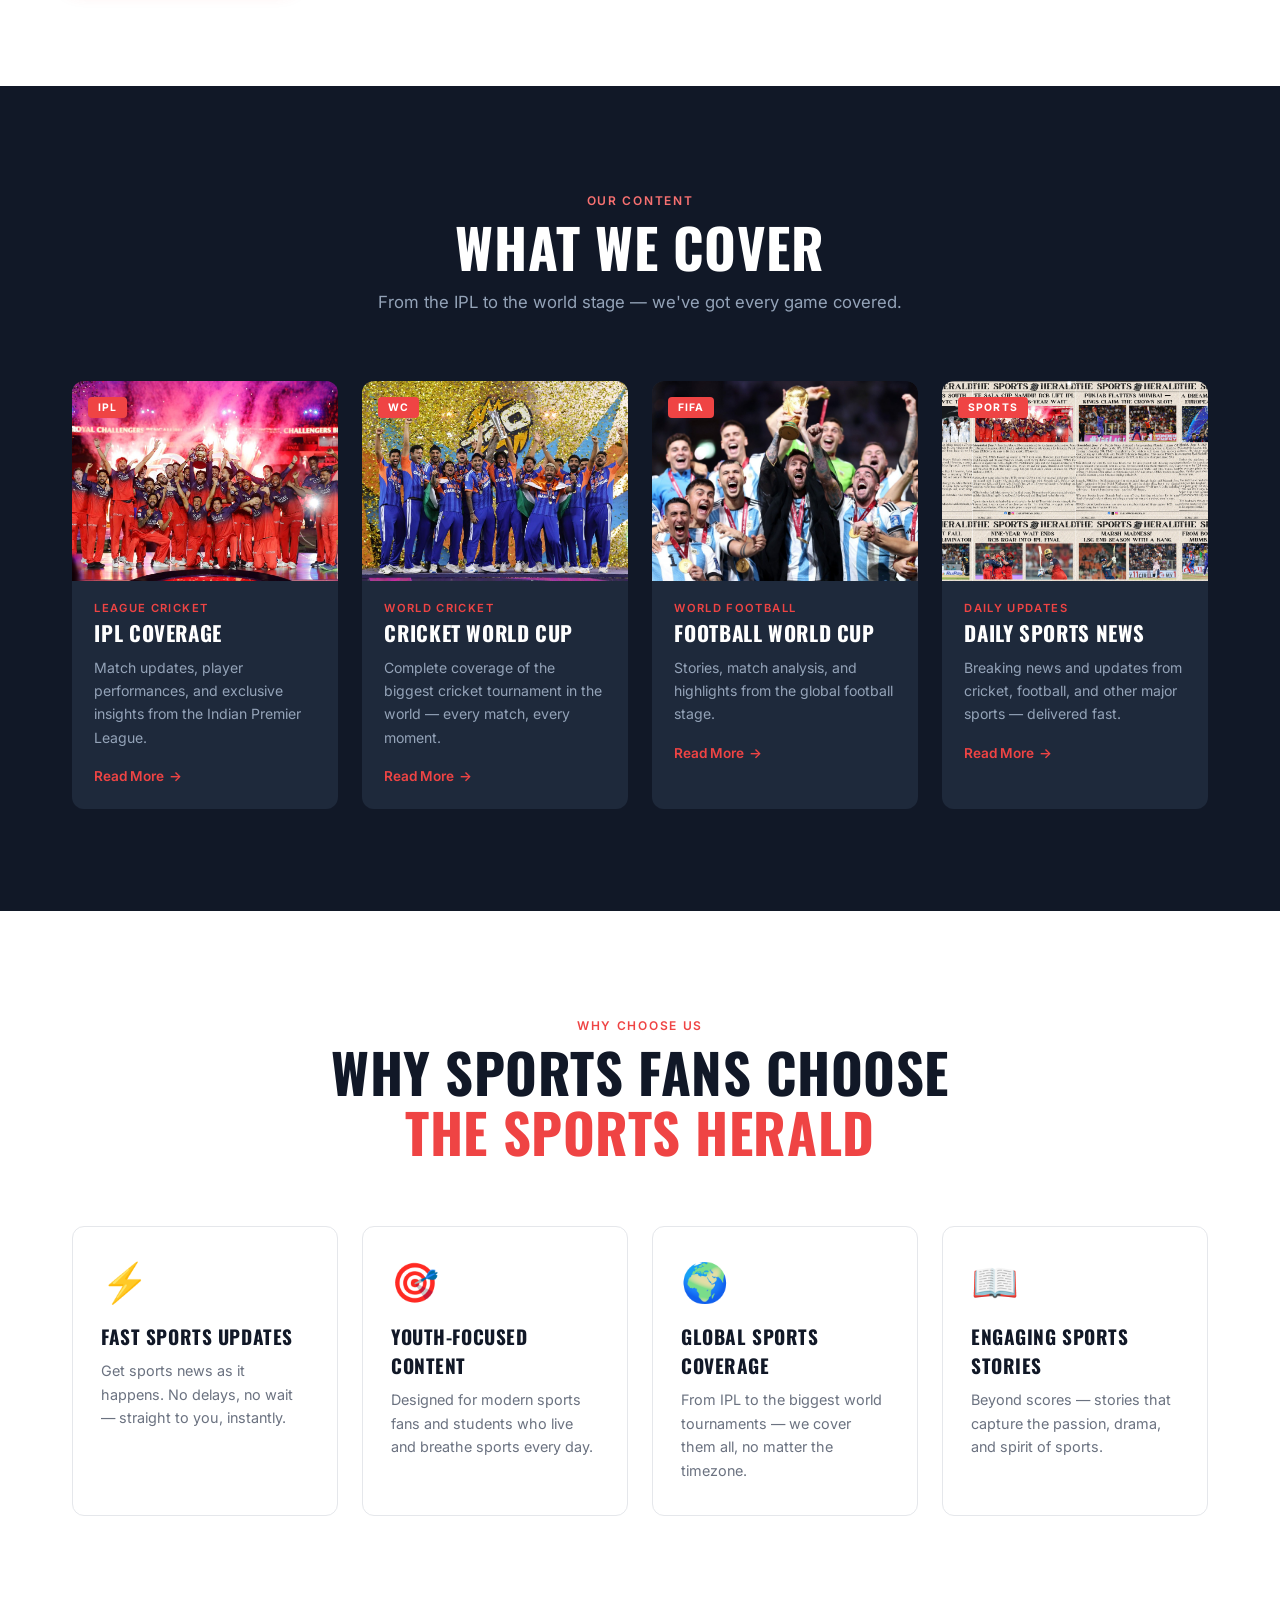
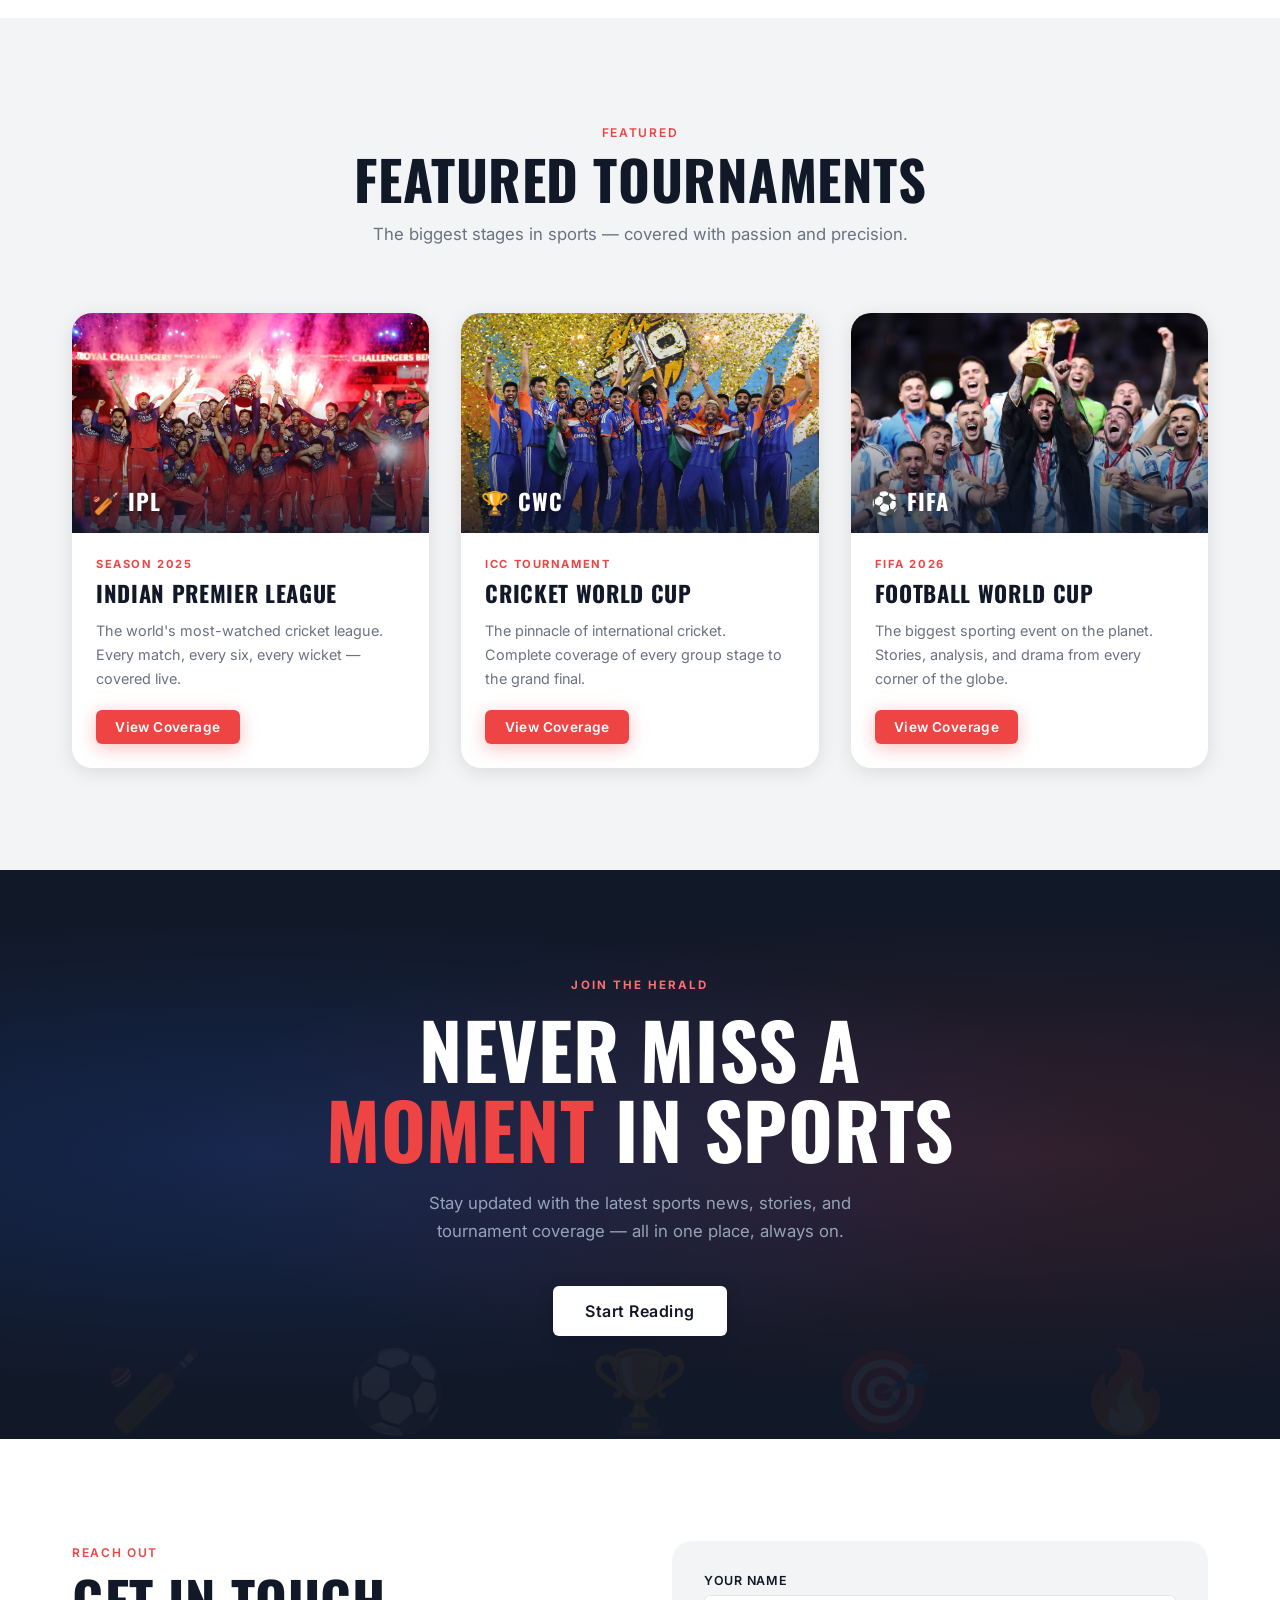
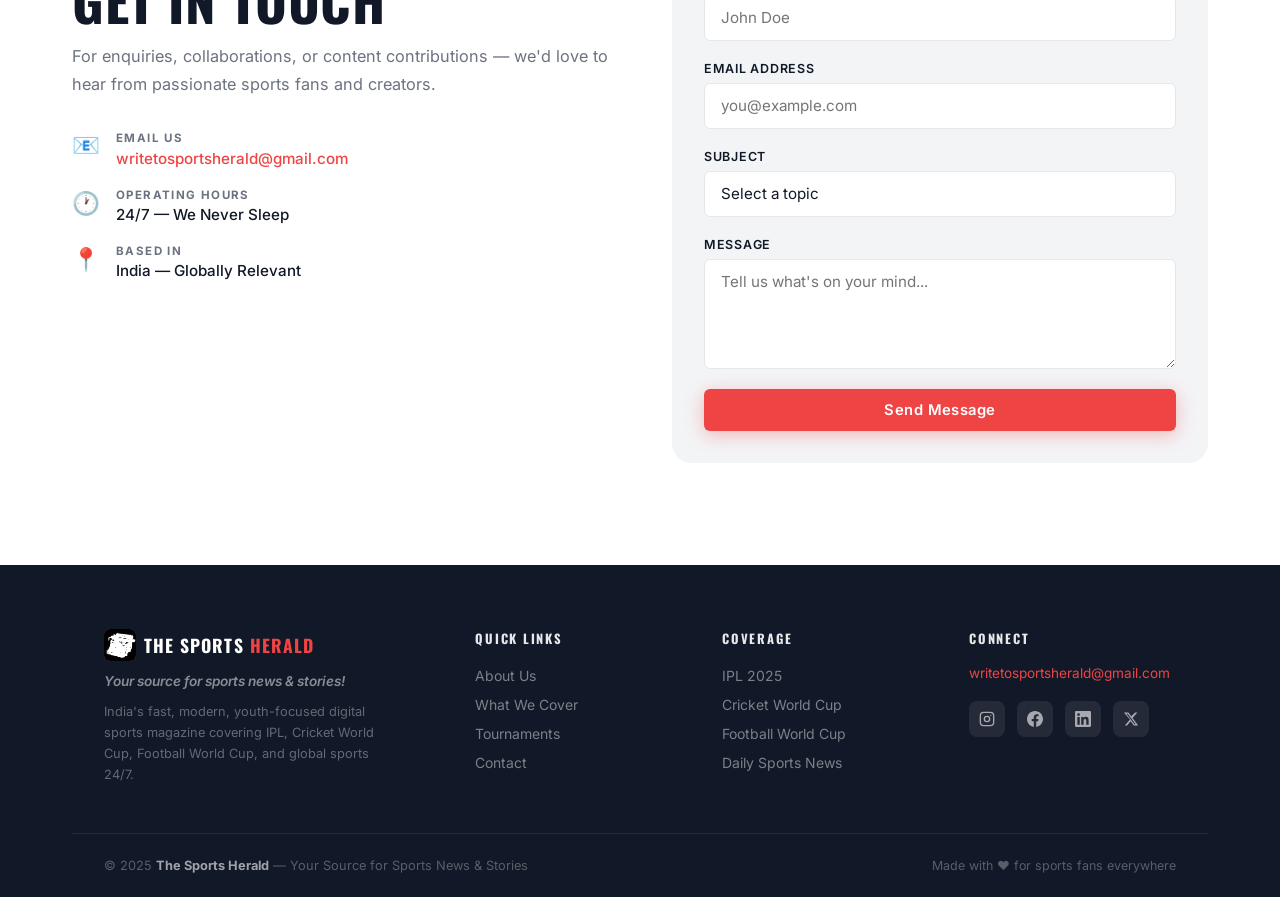
==== commit 6e00c318: "Update index.html and script.js" ====
--- a/index.html
+++ b/index.html
@@ -66,11 +66,7 @@
       <div class="hero__grain"></div>
     </div>
 
-    <!-- Floating live badge -->
-    <div class="hero__live-badge reveal-up">
-      <span class="hero__live-dot"></span>
-      LIVE UPDATES 24/7
-    </div>
+
 
     <div class="hero__content">
       <div class="hero__eyebrow reveal-up">India's Premier Digital Sports Magazine</div>
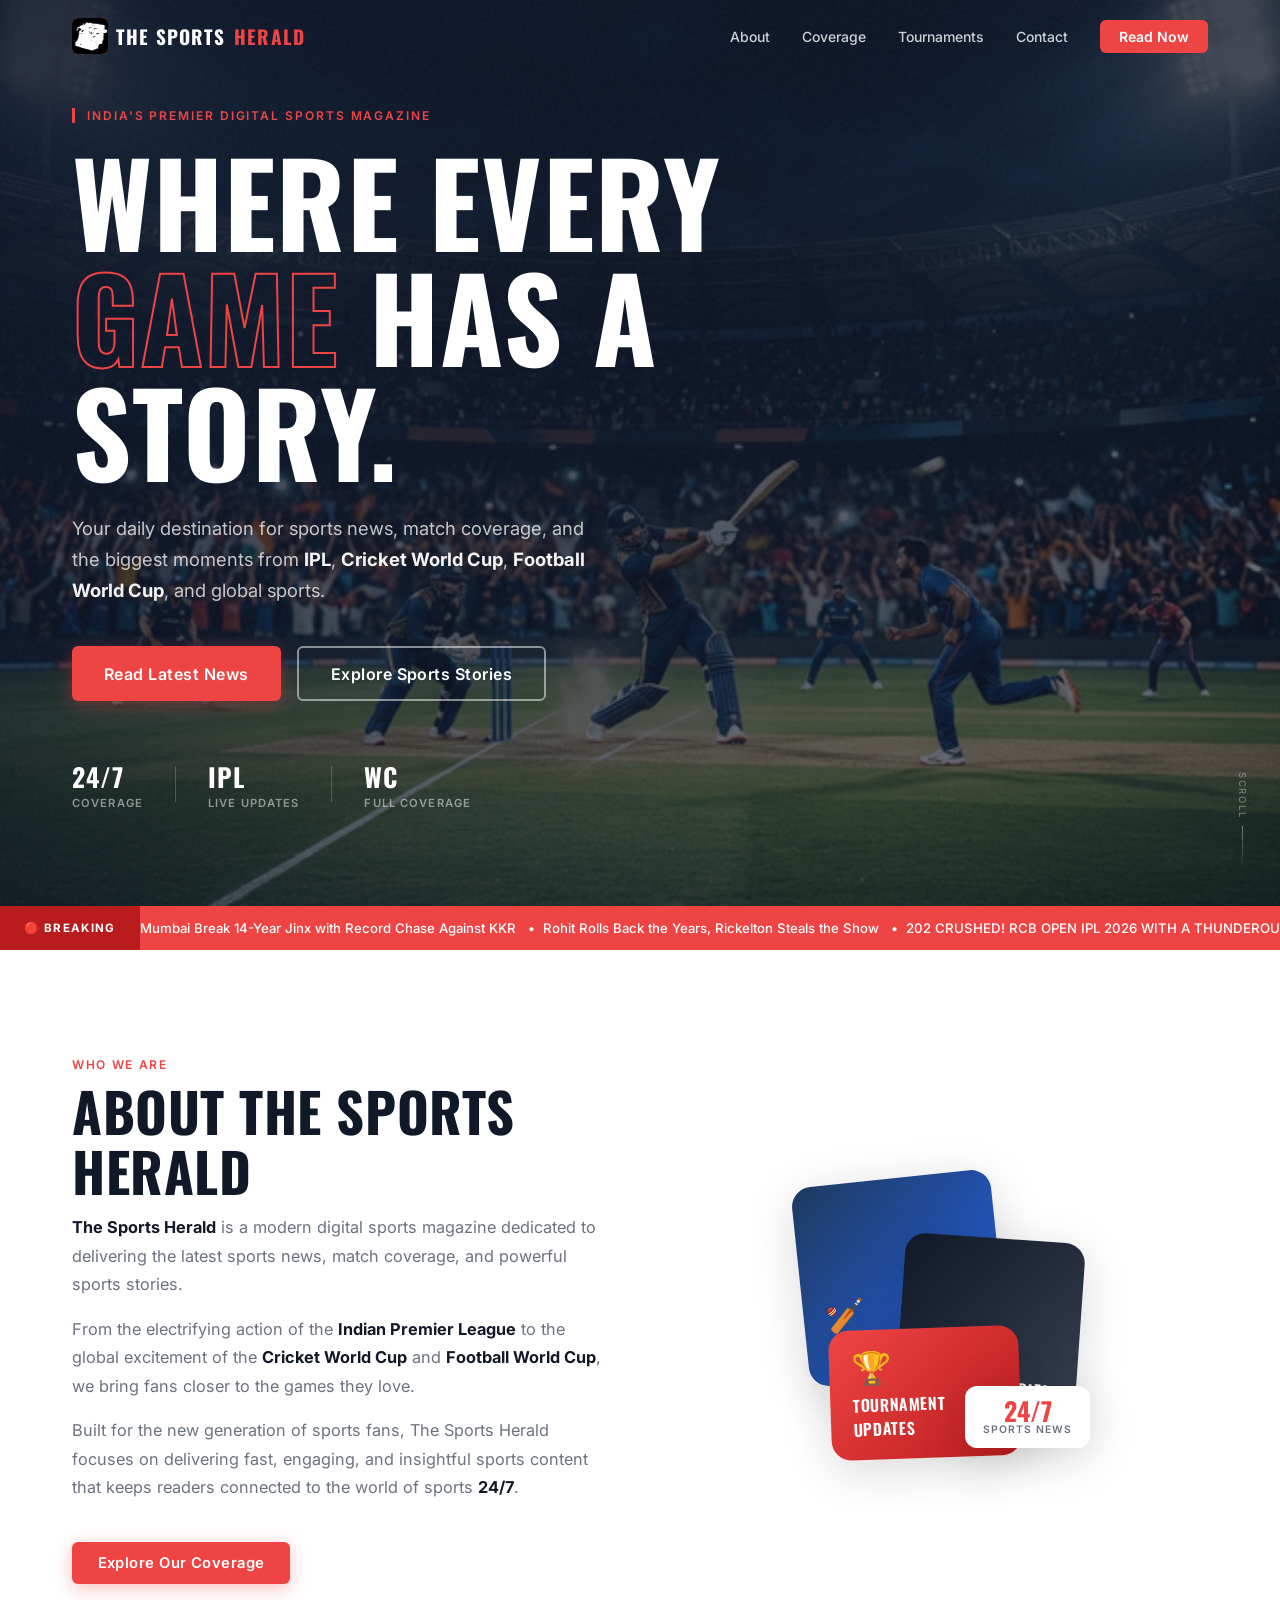
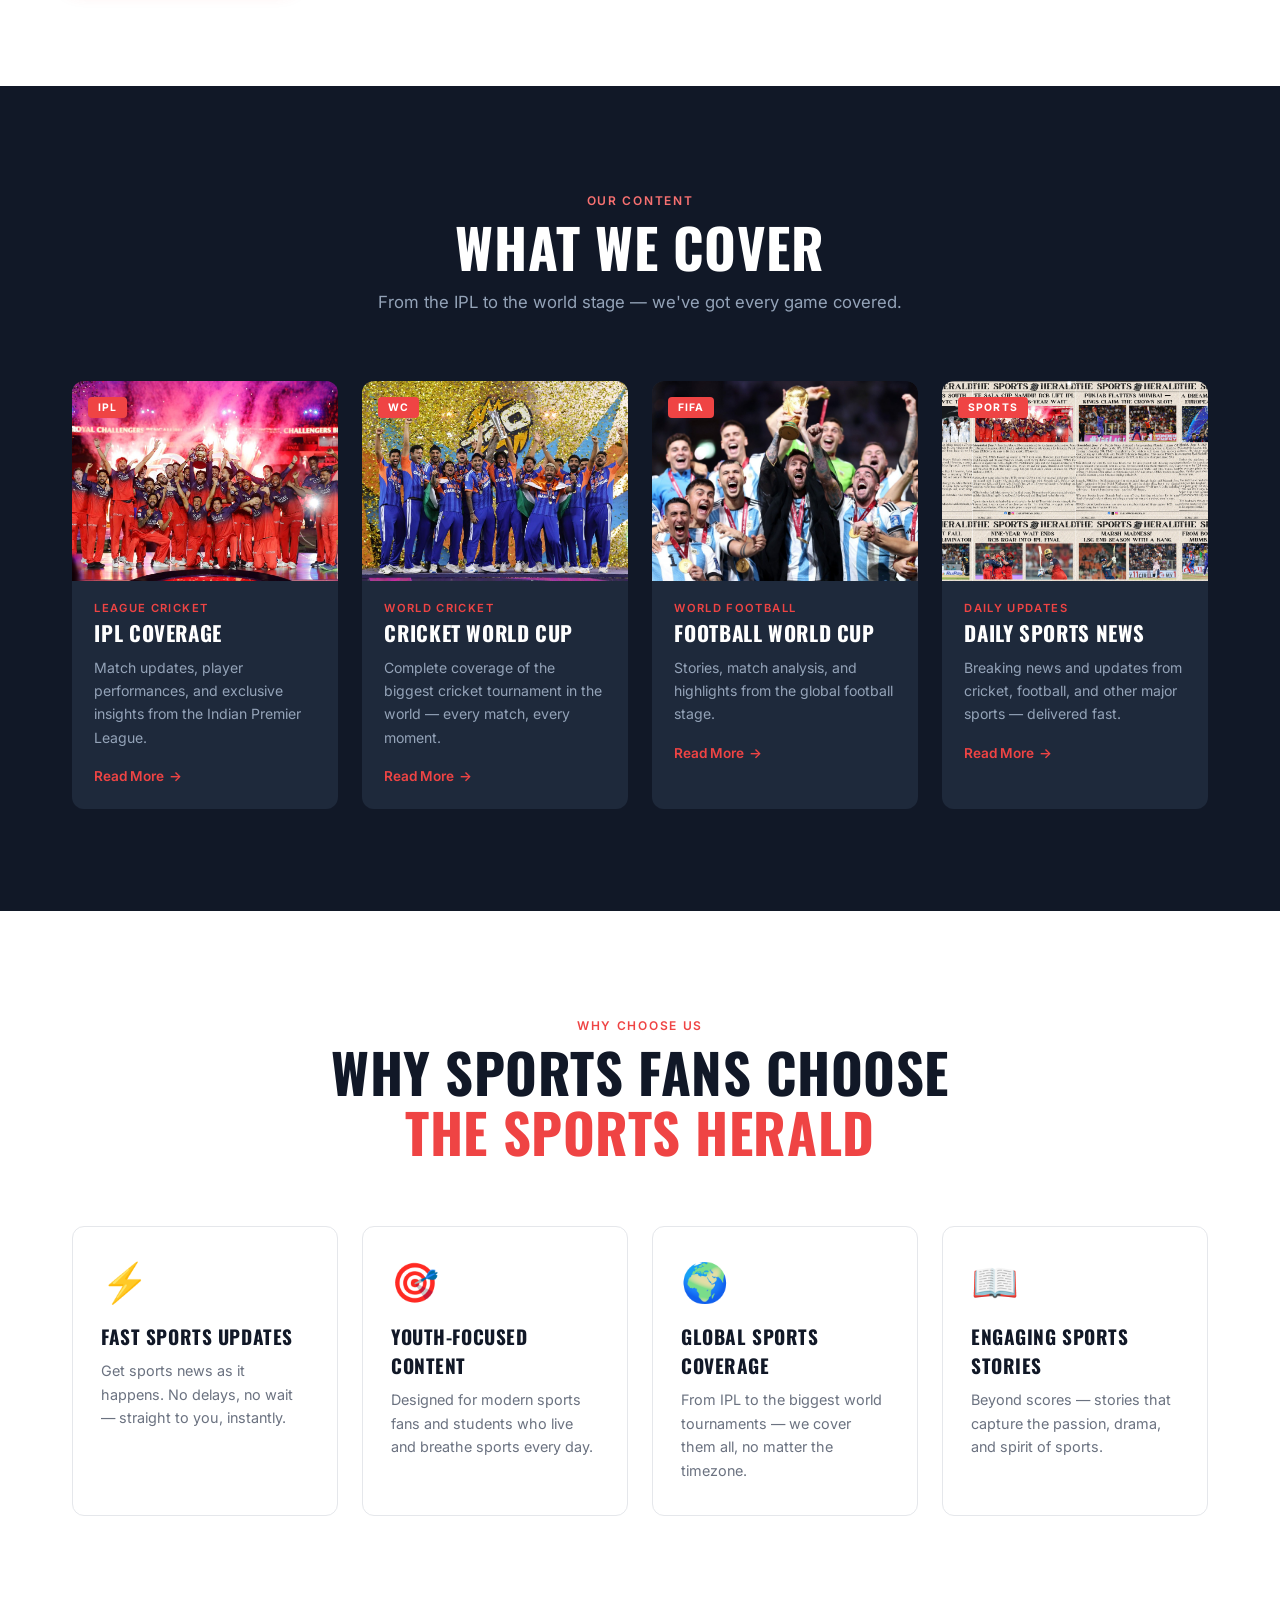
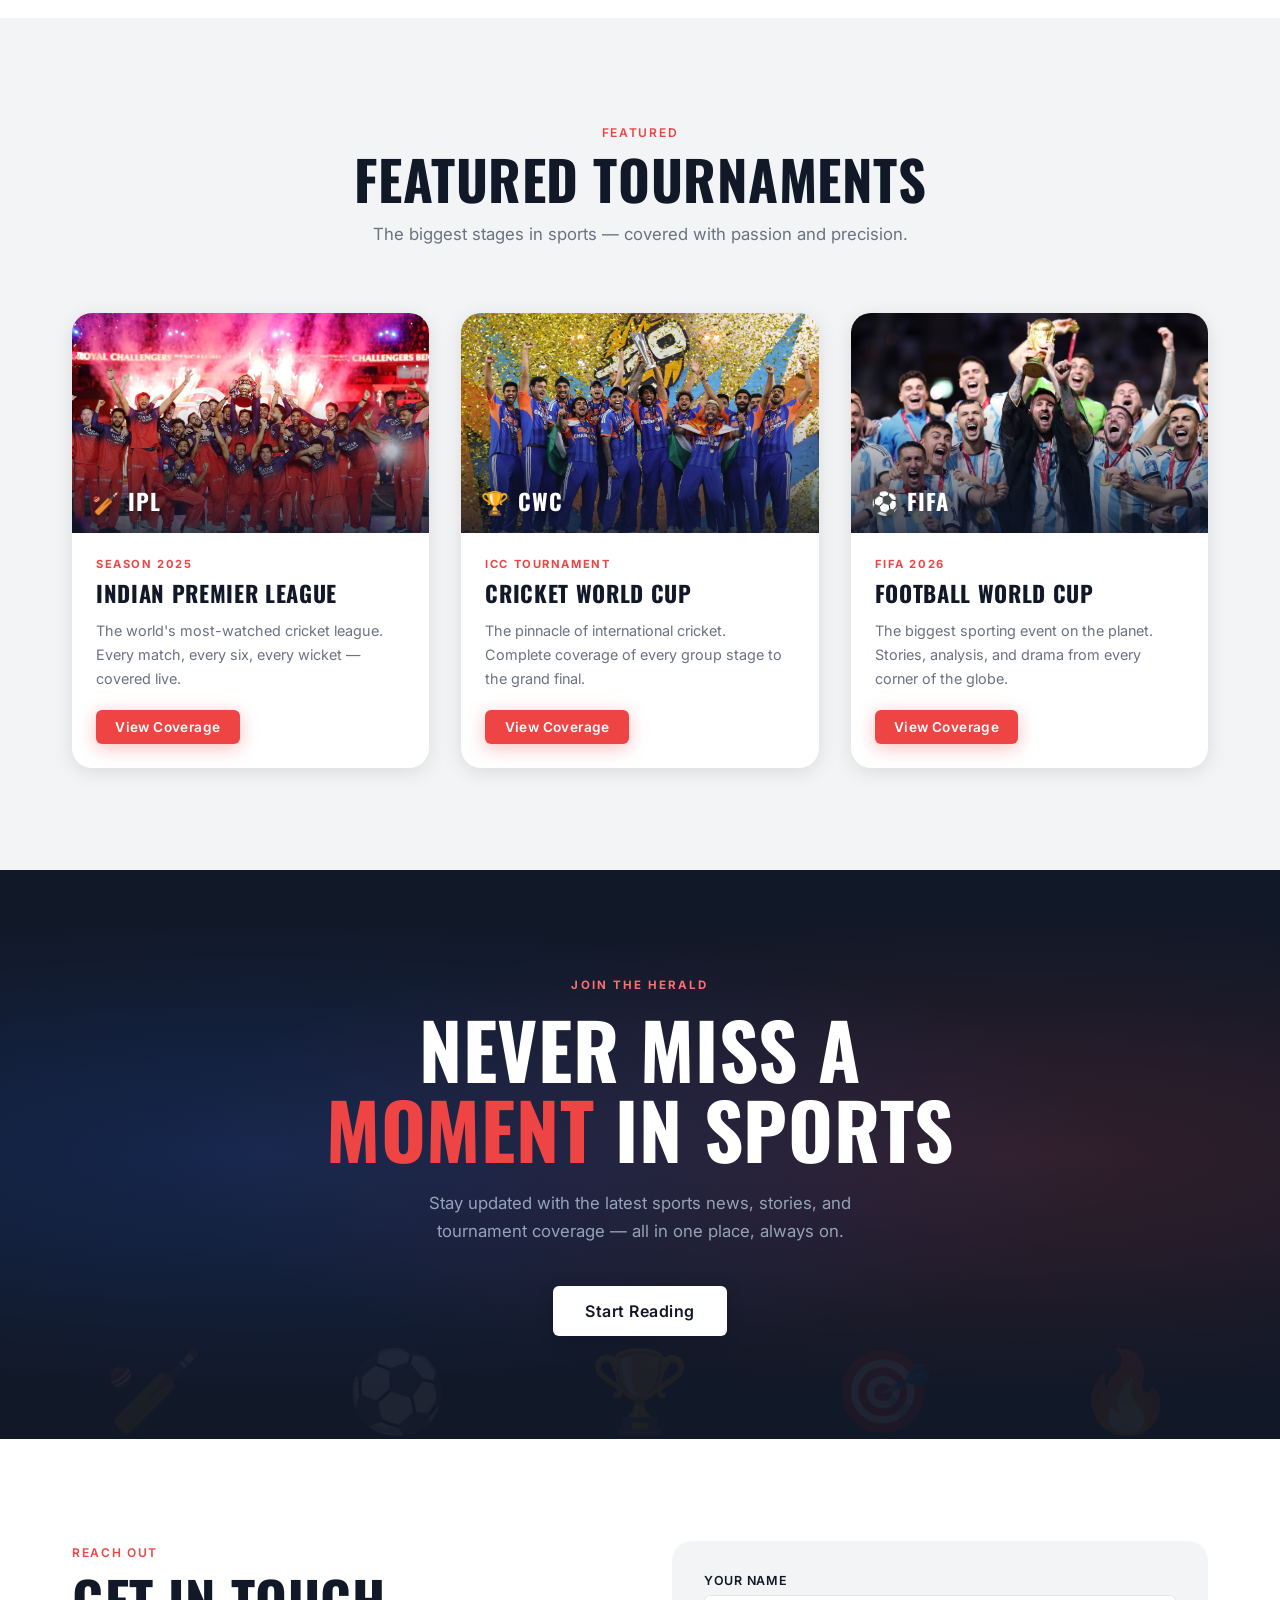
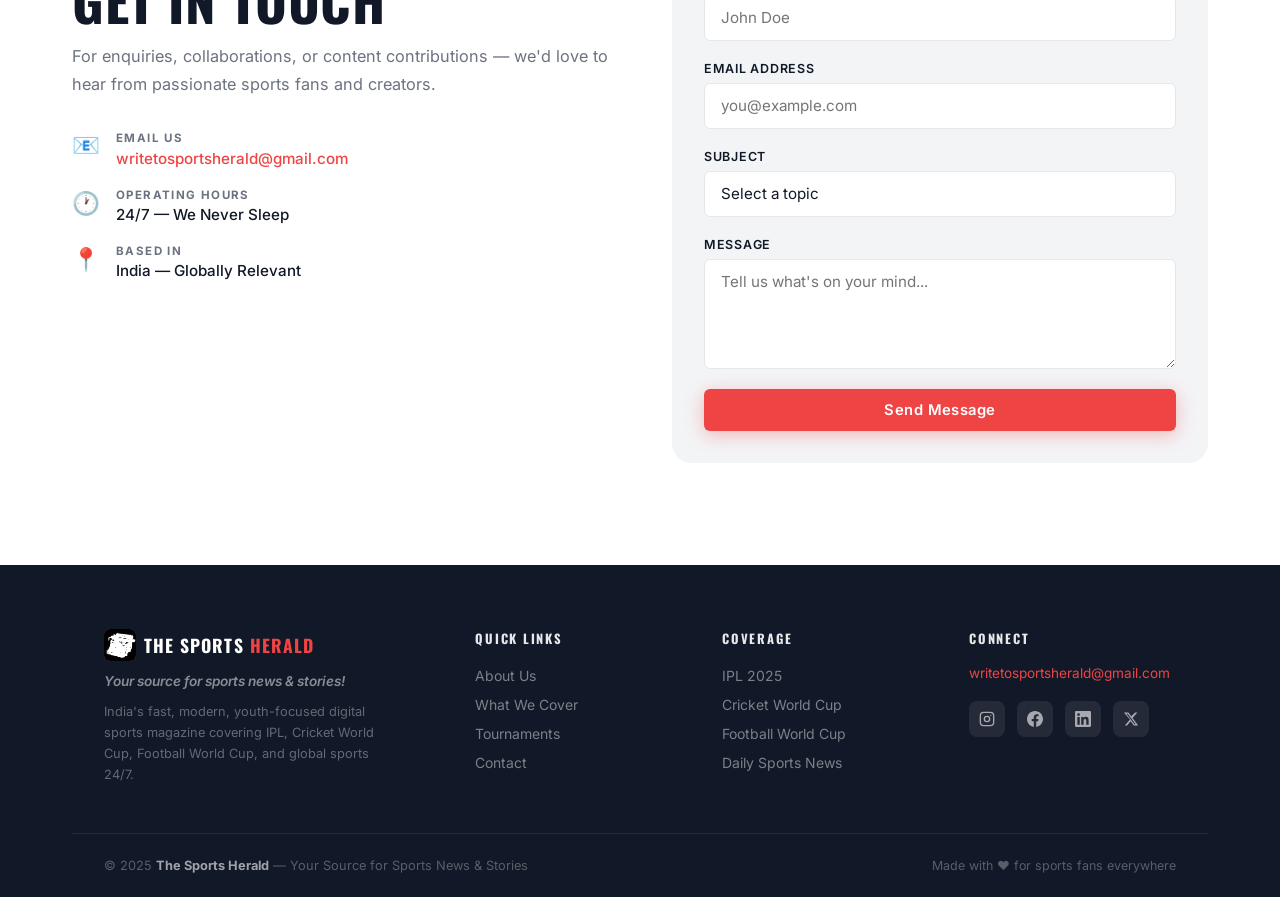
==== commit 2c1ab4ac: "Update index.html" ====
--- a/index.html
+++ b/index.html
@@ -113,15 +113,16 @@
     <div class="ticker__label">🔴 BREAKING</div>
     <div class="ticker__track">
       <div class="ticker__items">
-        <span>IPL 2025 Season Kicks Off with Record-Breaking Viewership &nbsp;&nbsp;•&nbsp;&nbsp;</span>
-        <span>India vs Australia — Champions Trophy Final Coverage &nbsp;&nbsp;•&nbsp;&nbsp;</span>
-        <span>Football World Cup 2026 Qualifiers: Latest Results &nbsp;&nbsp;•&nbsp;&nbsp;</span>
-        <span>Rohit Sharma Breaks Yet Another Batting Record &nbsp;&nbsp;•&nbsp;&nbsp;</span>
-        <span>The Sports Herald — Your Source for Sports News &amp; Stories &nbsp;&nbsp;•&nbsp;&nbsp;</span>
-        <span>IPL 2025 Season Kicks Off with Record-Breaking Viewership &nbsp;&nbsp;•&nbsp;&nbsp;</span>
-        <span>India vs Australia — Champions Trophy Final Coverage &nbsp;&nbsp;•&nbsp;&nbsp;</span>
-        <span>Football World Cup 2026 Qualifiers: Latest Results &nbsp;&nbsp;•&nbsp;&nbsp;</span>
-        <span>Rohit Sharma Breaks Yet Another Batting Record &nbsp;&nbsp;•&nbsp;&nbsp;</span>
+        <span>Mumbai Break 14-Year Jinx with Record Chase Against KKR &nbsp;&nbsp;•&nbsp;&nbsp;</span>
+        <span>Rohit Rolls Back the Years, Rickelton Steals the Show &nbsp;&nbsp;•&nbsp;&nbsp;</span>
+        <span>202 CRUSHED! RCB OPEN IPL 2026 WITH A THUNDEROUS WIN &nbsp;&nbsp;•&nbsp;&nbsp;</span>
+        <span>Dewald Brevis to miss RR clash with a side strain &nbsp;&nbsp;•&nbsp;&nbsp;</span>
+        <span>MS Dhoni likely to miss first two weeks of IPL 2026 &amp; Stories &nbsp;&nbsp;•&nbsp;&nbsp;</span>
+        <span>Indian men's team to play 22 matches across 17 venues at home in 2026-27 &nbsp;&nbsp;•&nbsp;&nbsp;</span>
+        <span>Aditya Birla Group, Times of India Group-led consortium acquire RCB for USD 1.78 billion
+          &nbsp;&nbsp;•&nbsp;&nbsp;</span>
+        <span>Indian men's team to play 22 matches across 17 venues at home in 2026-27 &nbsp;&nbsp;•&nbsp;&nbsp;</span>
+        <span>Ravichandran Ashwin signs with San Francisco Unicorns for MLC 2026 &nbsp;&nbsp;•&nbsp;&nbsp;</span>
         <span>The Sports Herald — Your Source for Sports News &amp; Stories &nbsp;&nbsp;•&nbsp;&nbsp;</span>
       </div>
     </div>
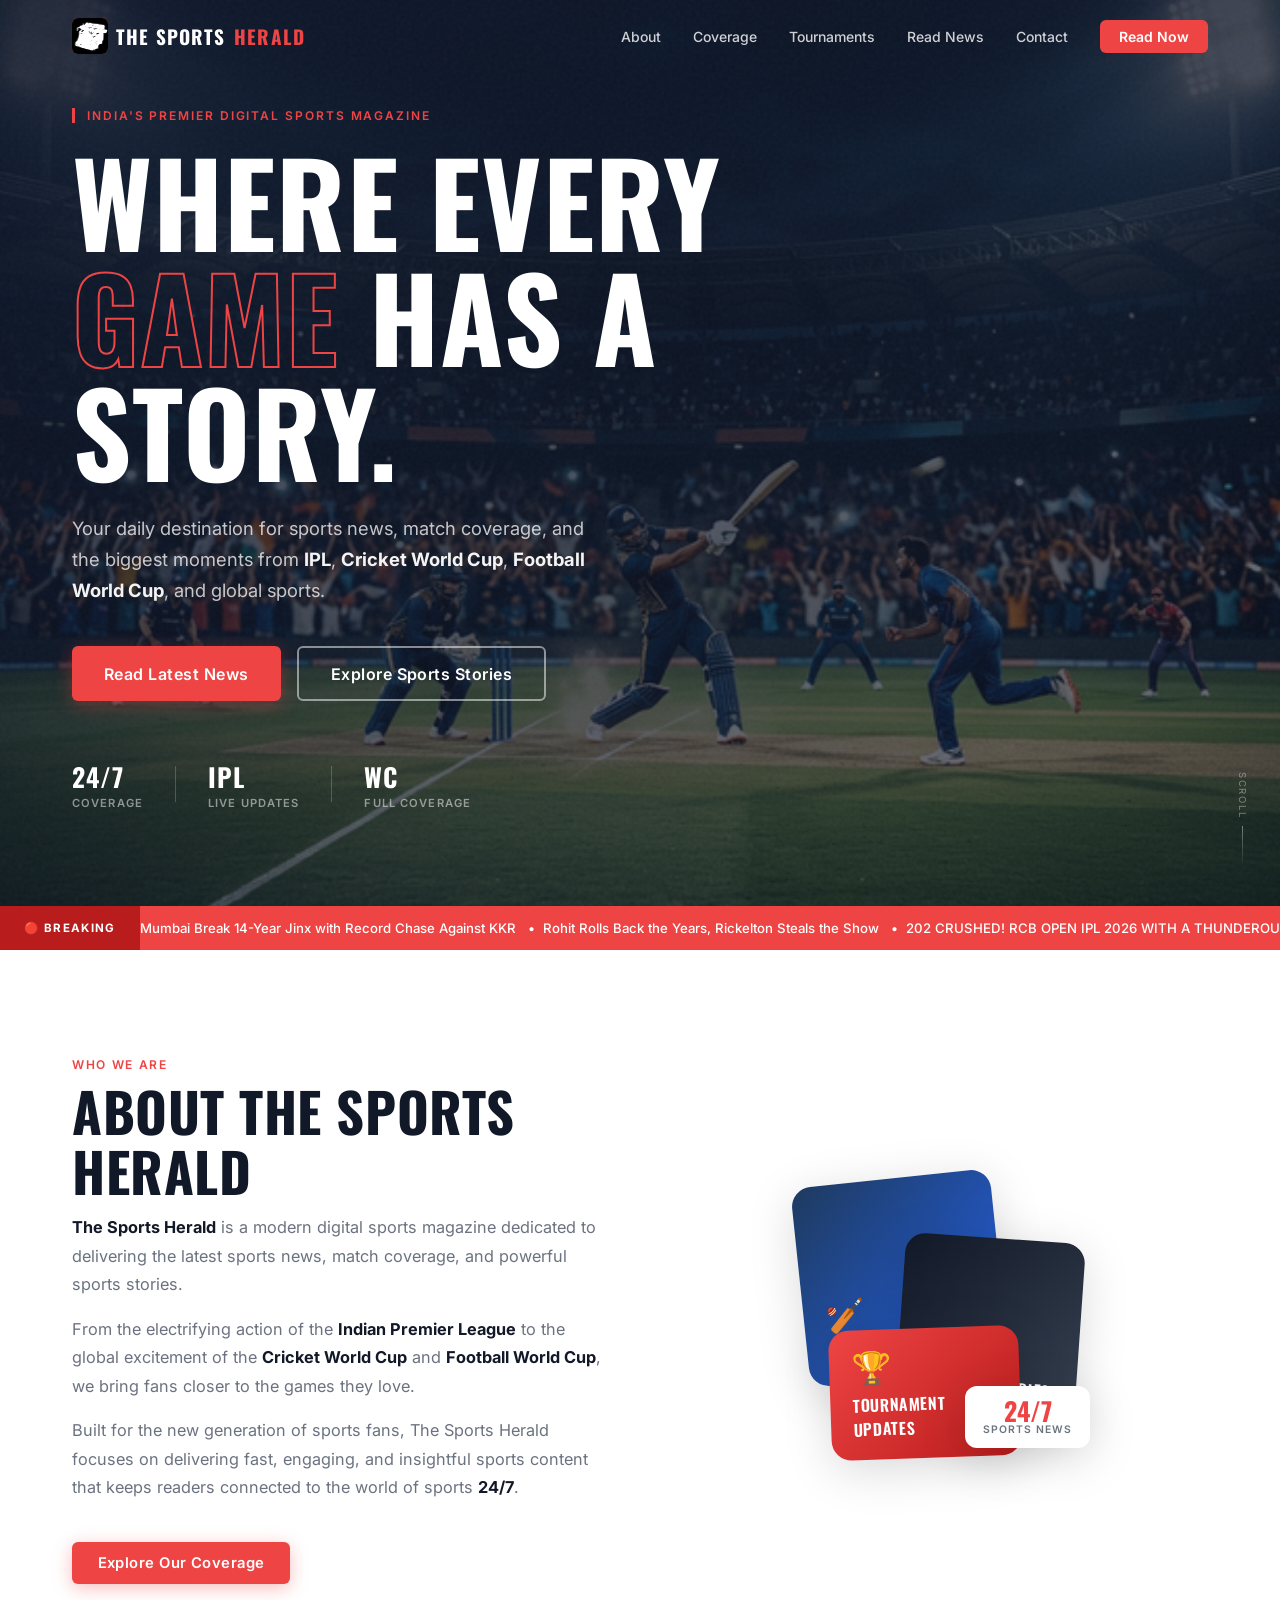
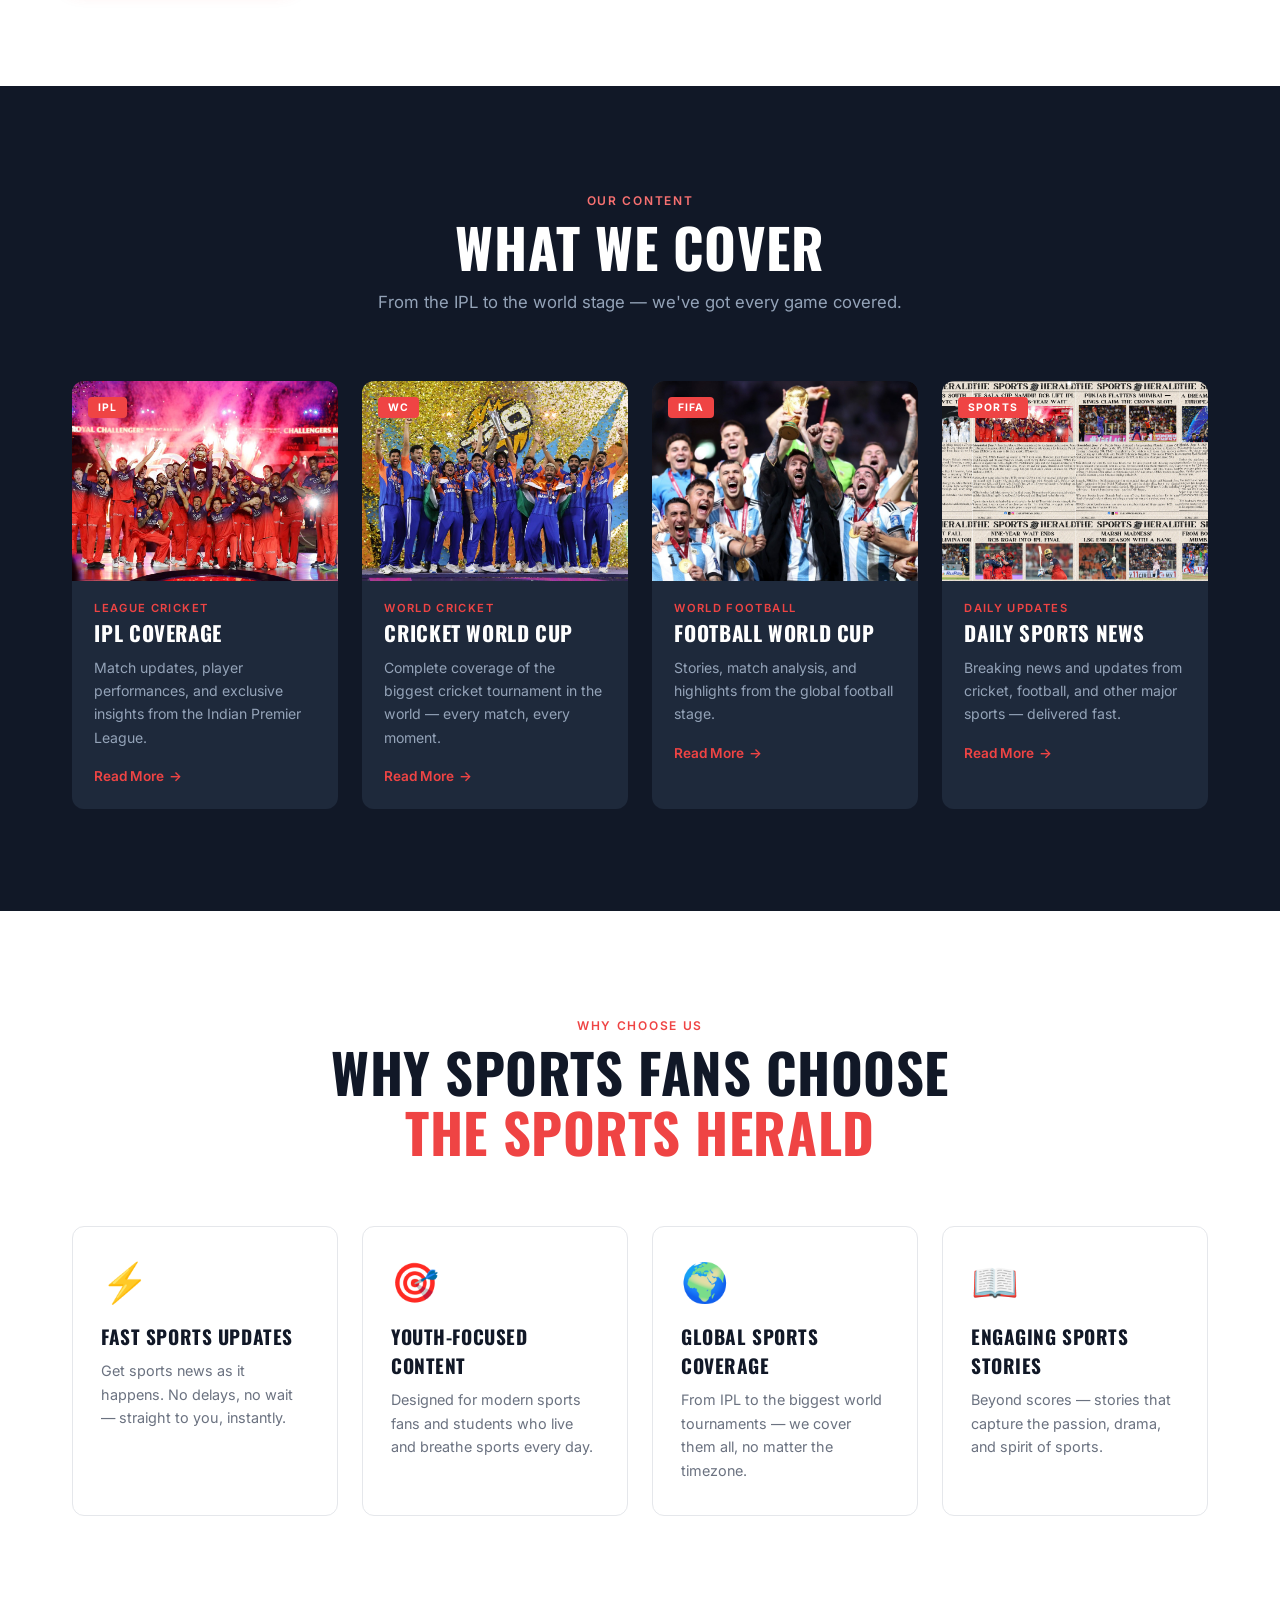
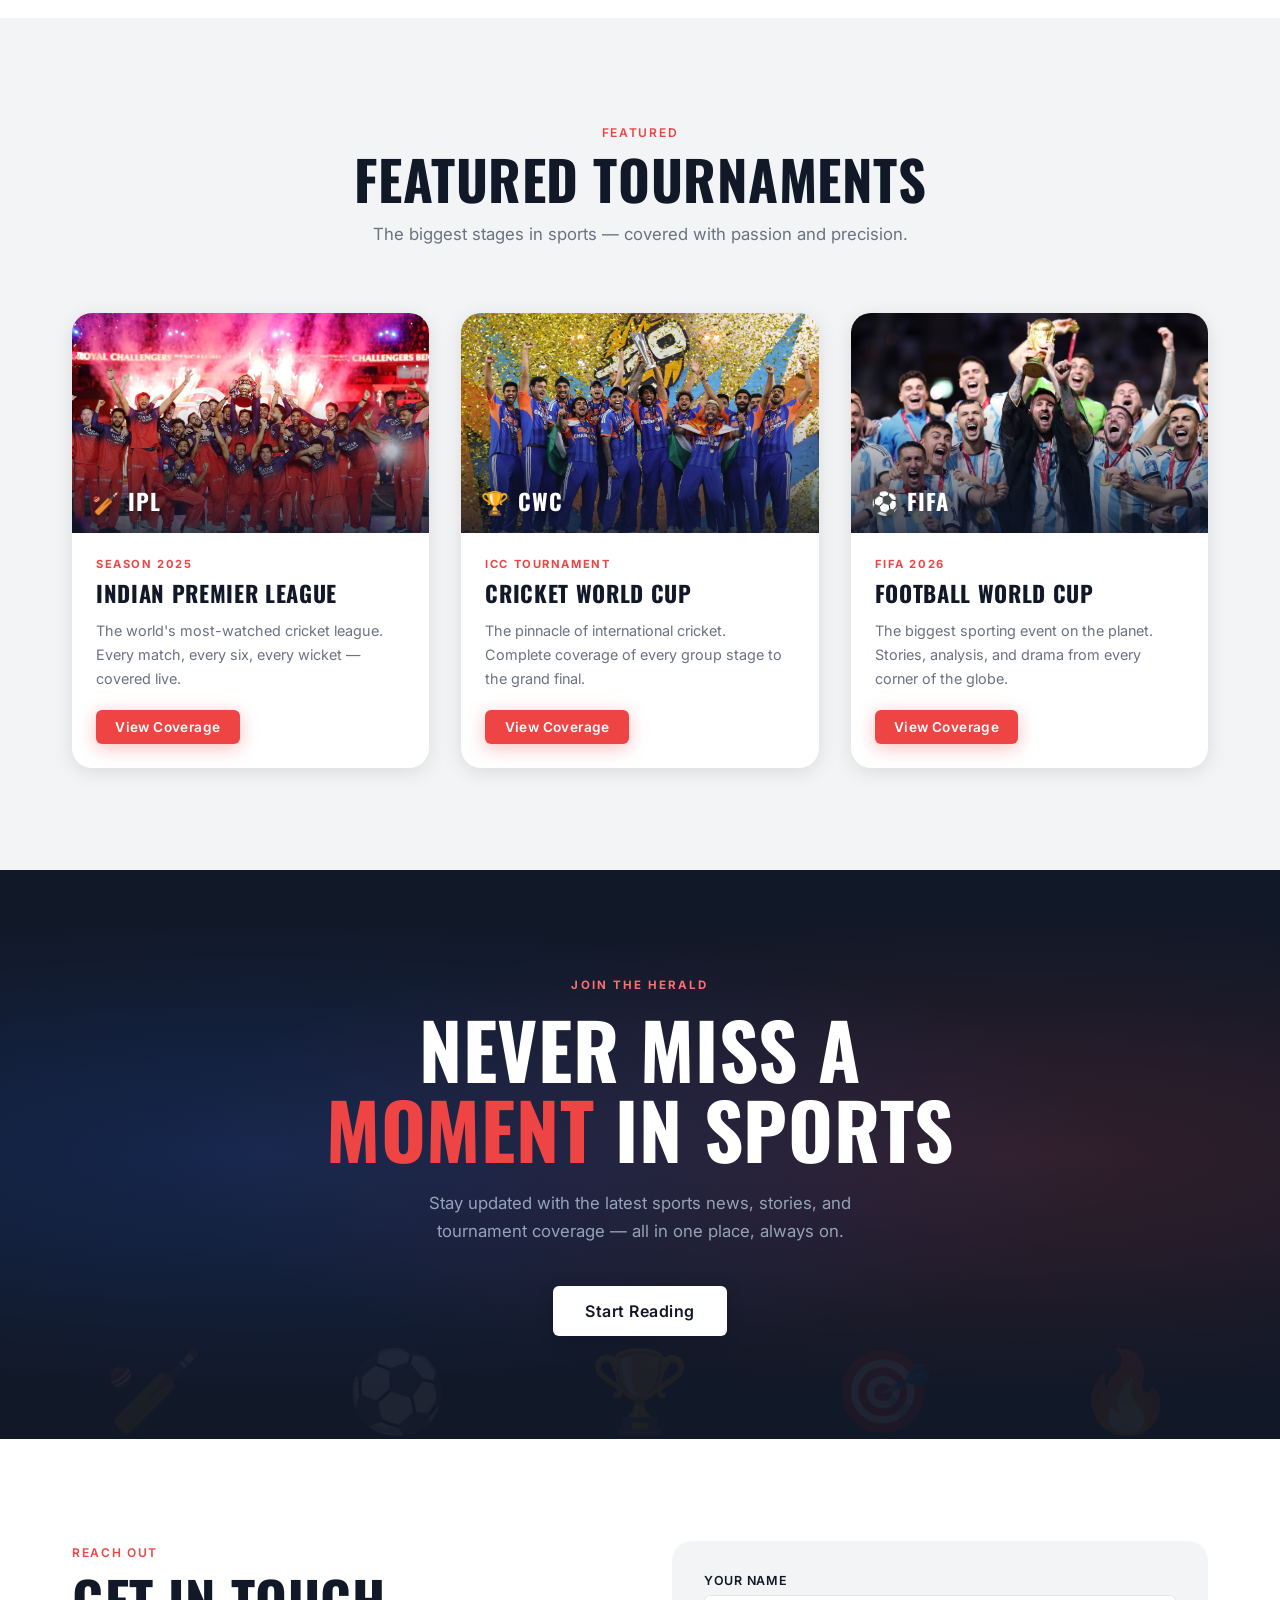
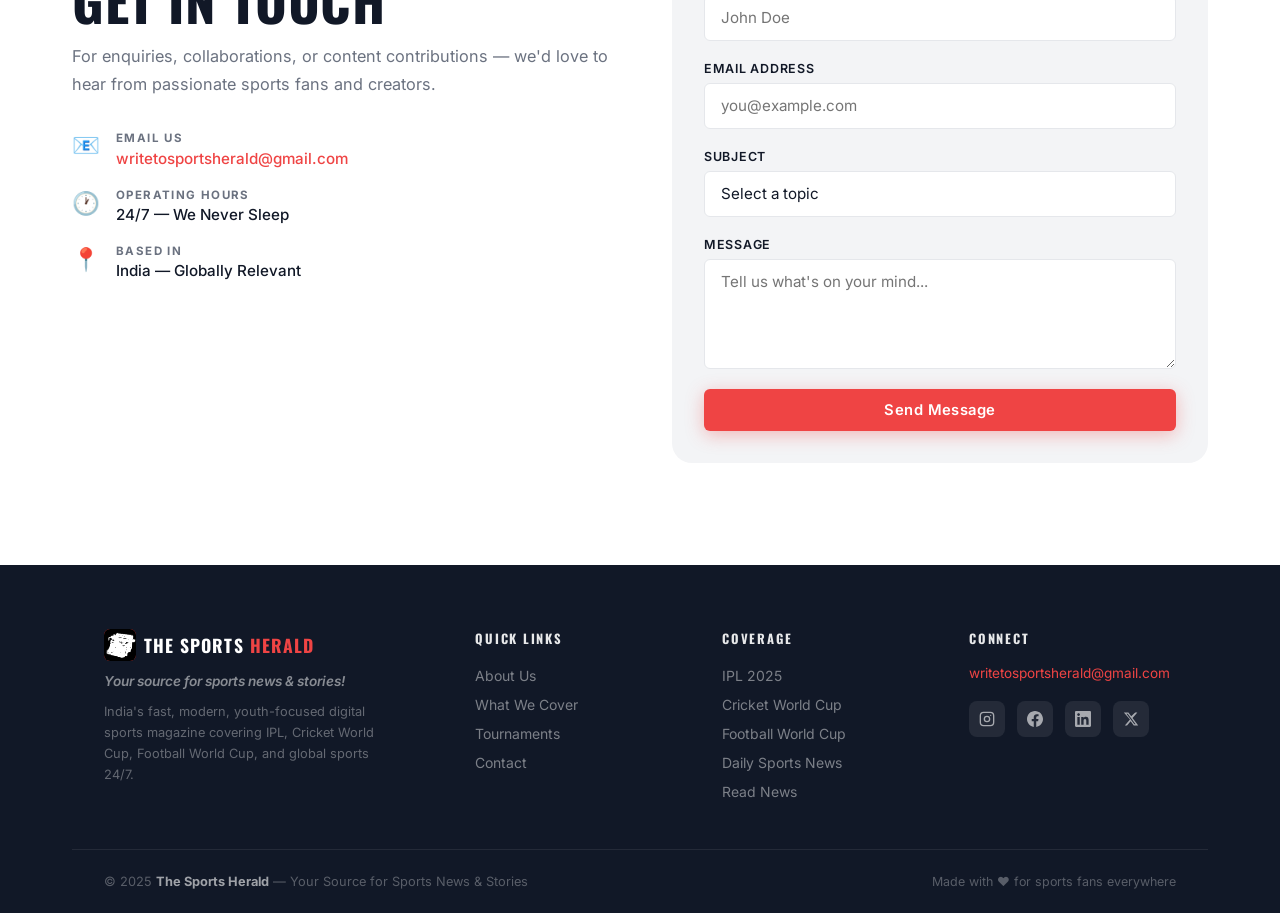
==== commit 08ac476a: "Add Read News page with Instagram styling" ====
--- a/index.html
+++ b/index.html
@@ -35,6 +35,7 @@
         <li><a href="#about" class="nav__link">About</a></li>
         <li><a href="#coverage" class="nav__link">Coverage</a></li>
         <li><a href="#tournaments" class="nav__link">Tournaments</a></li>
+        <li><a href="news.html" class="nav__link">Read News</a></li>
         <li><a href="#contact" class="nav__link">Contact</a></li>
         <li><a href="#contact" class="nav__cta-link">Read Now</a></li>
       </ul>
@@ -51,6 +52,7 @@
       <li><a href="#about" class="mobile-menu__link">About</a></li>
       <li><a href="#coverage" class="mobile-menu__link">Coverage</a></li>
       <li><a href="#tournaments" class="mobile-menu__link">Tournaments</a></li>
+      <li><a href="news.html" class="mobile-menu__link">Read News</a></li>
       <li><a href="#contact" class="mobile-menu__link">Contact</a></li>
     </ul>
     <a href="#contact" class="btn btn--primary mobile-menu__cta">Start Reading</a>
@@ -456,6 +458,7 @@
             <li><a href="#">Cricket World Cup</a></li>
             <li><a href="#">Football World Cup</a></li>
             <li><a href="#">Daily Sports News</a></li>
+            <li><a href="news.html">Read News</a></li>
           </ul>
         </div>
         <div class="footer__links-col">
--- a/styles.css
+++ b/styles.css
@@ -1515,6 +1515,43 @@
   transform: translateY(-2px);
 }
 
+/* ── NEWS PAGE ────────────────────────────────── */
+.news .section__header {
+  margin-bottom: 3rem;
+}
+
+.news-grid {
+  display: grid;
+  grid-template-columns: repeat(auto-fill, minmax(320px, 1fr));
+  gap: 1.5rem;
+}
+
+.news-item {
+  position: relative;
+  border-radius: var(--radius-md);
+  overflow: hidden;
+  box-shadow: var(--shadow-sm);
+  background: var(--color-gray-light);
+  aspect-ratio: 4 / 5;
+  transition: transform var(--transition), box-shadow var(--transition);
+}
+
+.news-item:hover {
+  transform: translateY(-4px);
+  box-shadow: var(--shadow-md);
+}
+
+.news-img {
+  width: 100%;
+  height: 100%;
+  object-fit: cover;
+  transition: transform 0.5s ease;
+}
+
+.news-item:hover .news-img {
+  transform: scale(1.05);
+}
+
 /* ── RESPONSIVE ───────────────────────────────── */
 
 /* Tablet and below */
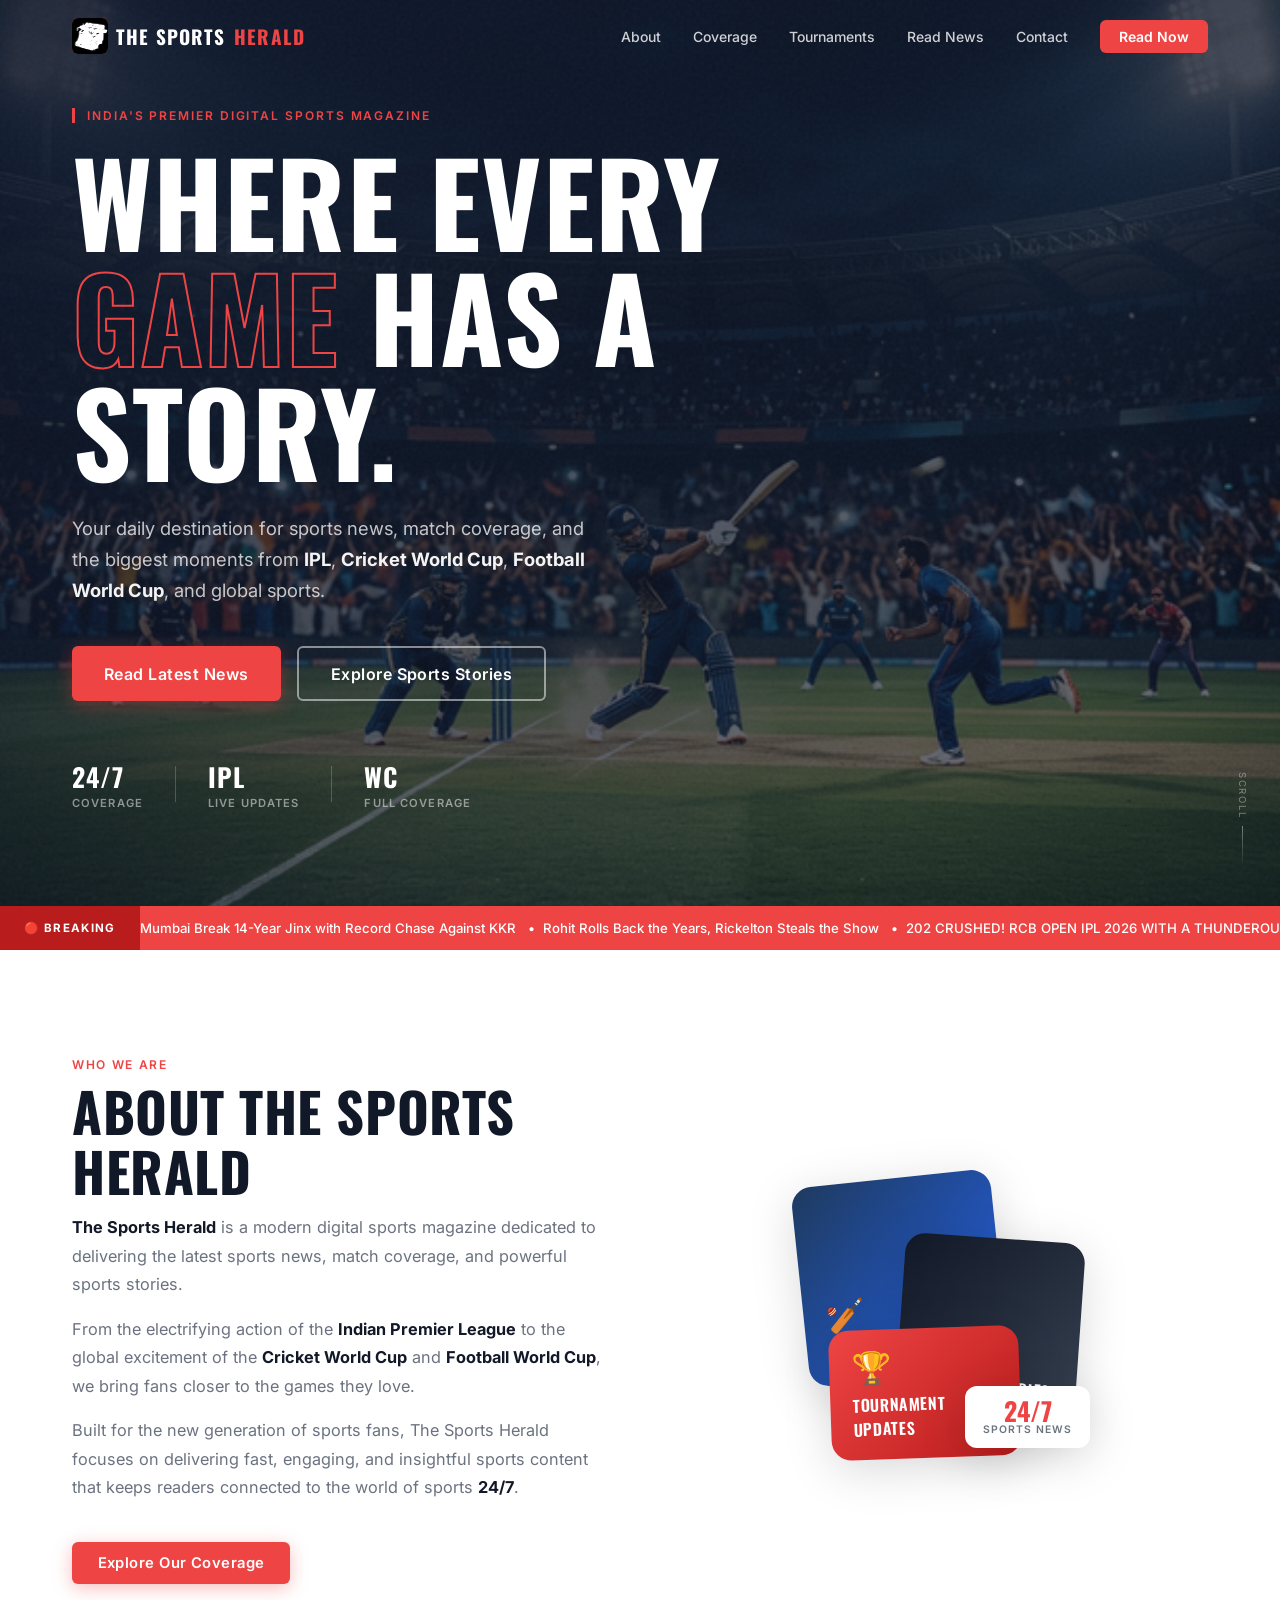
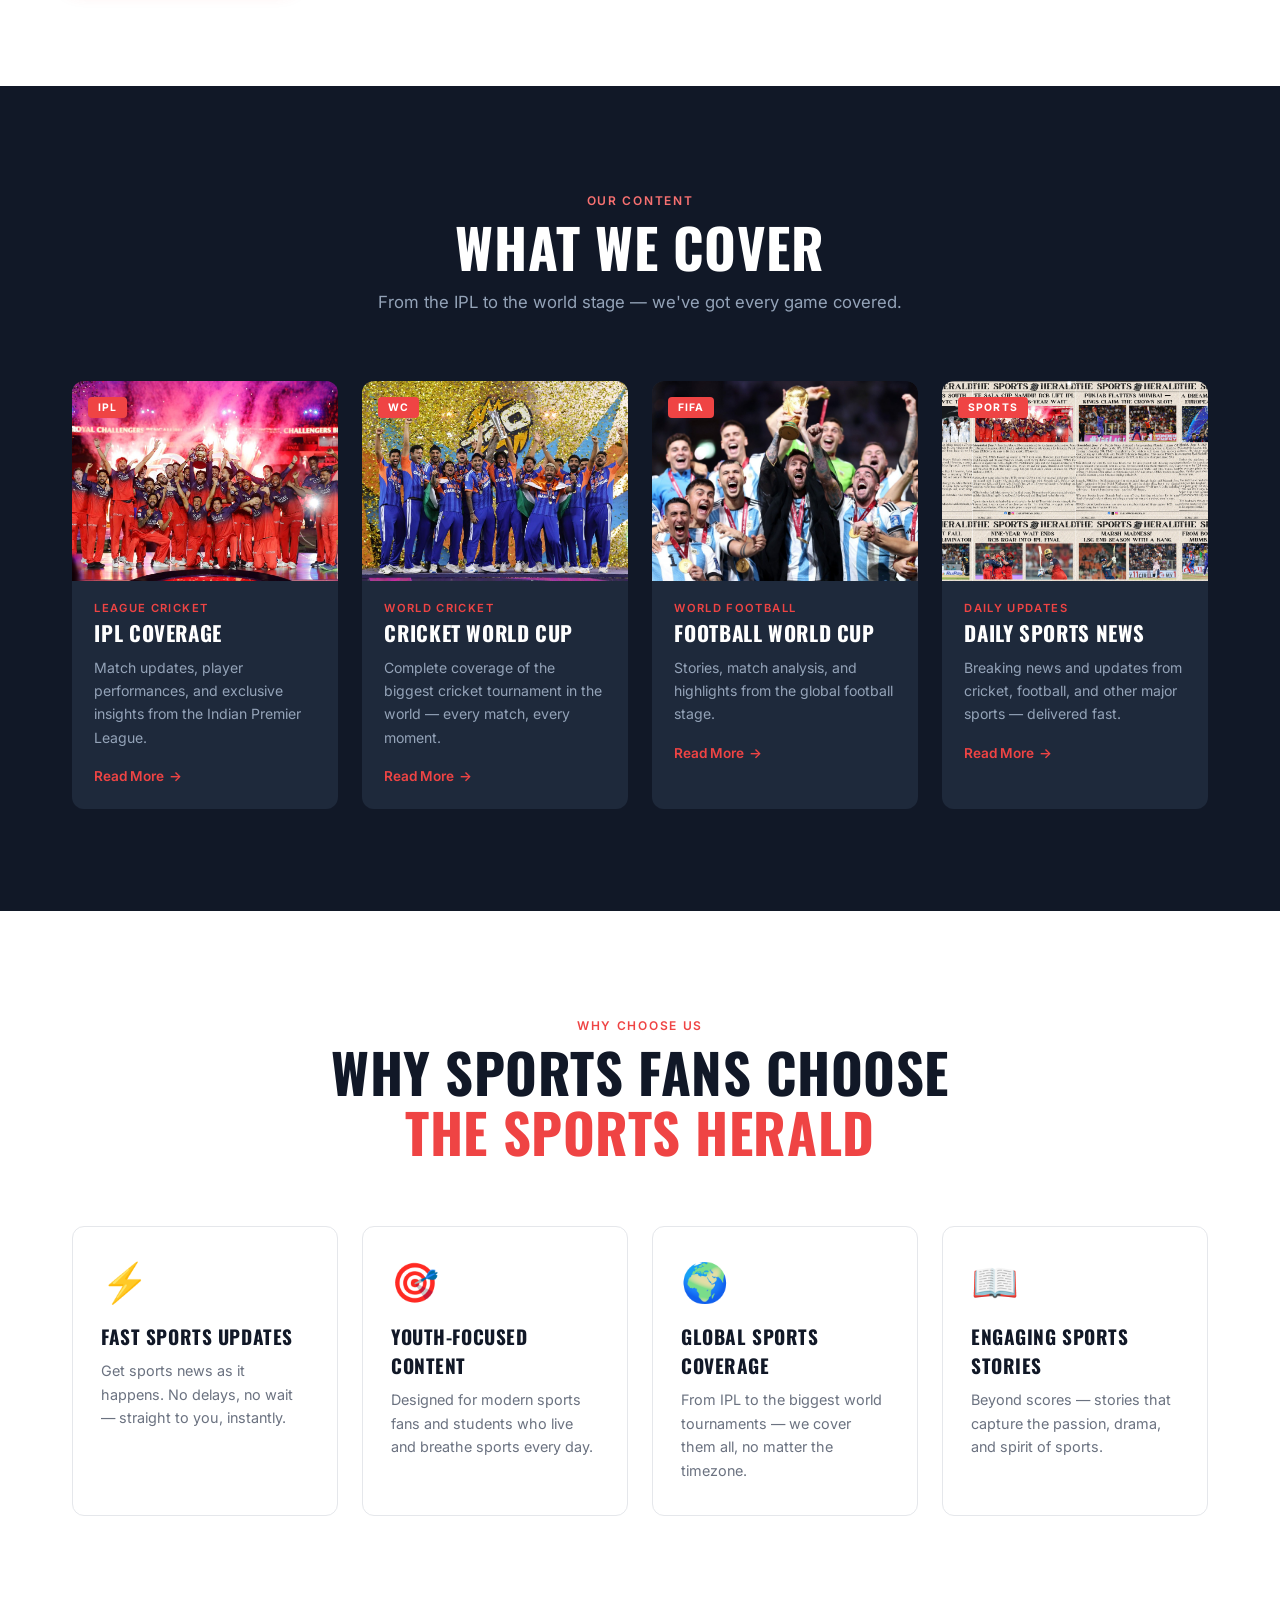
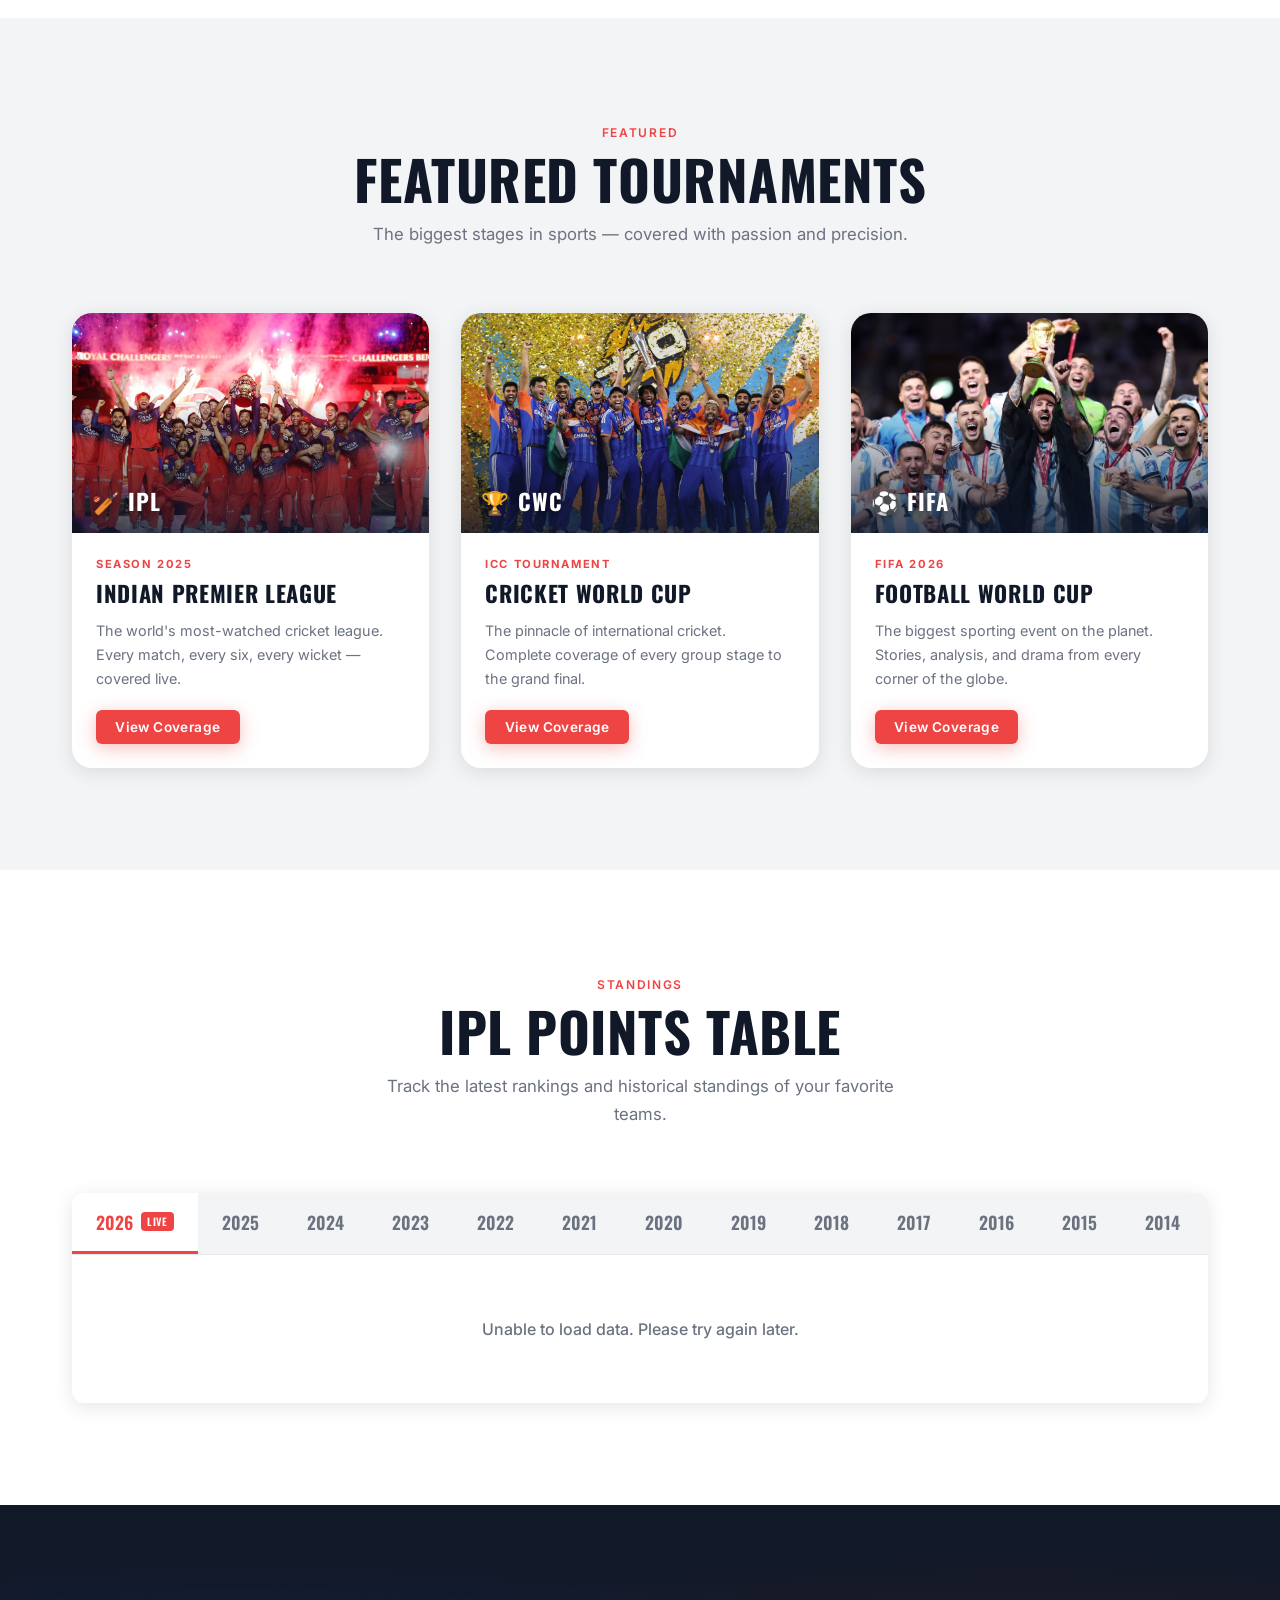
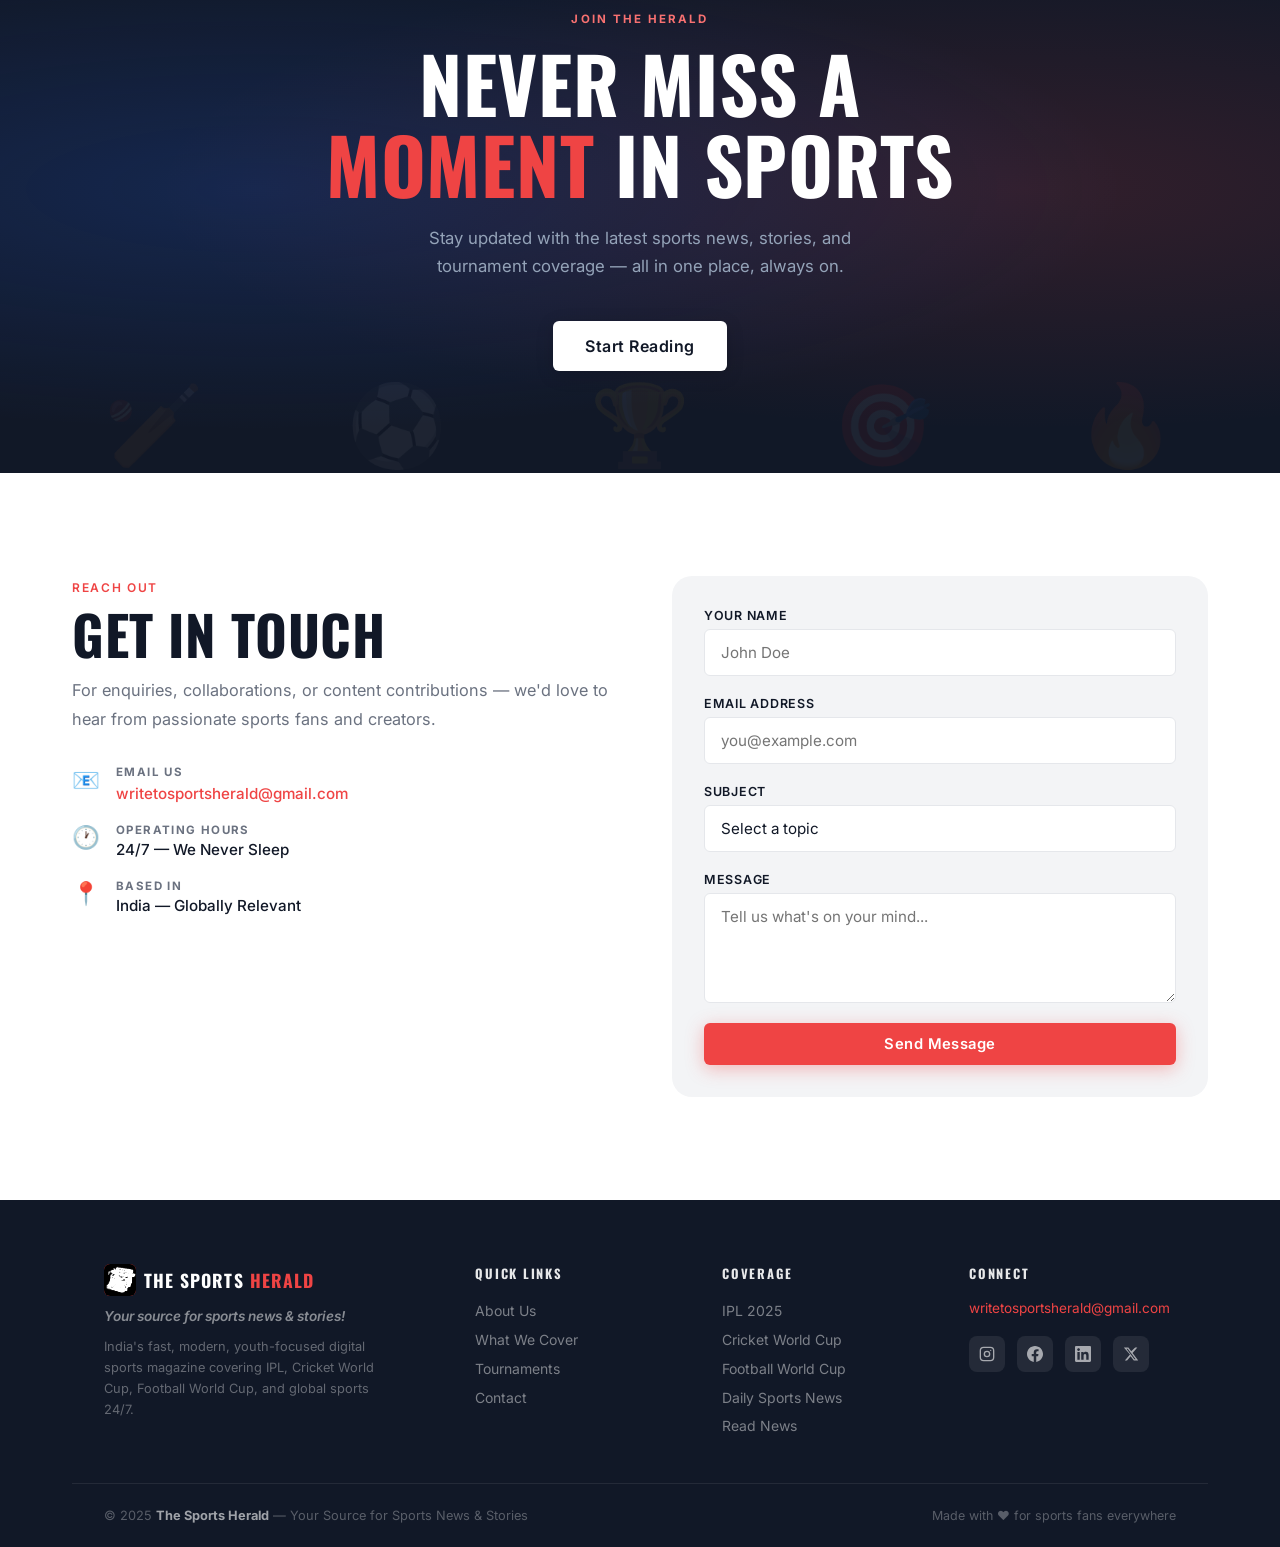
==== commit 7989cccf: "feat: Add IPL Points Table with Netlify Function" ====
--- a/index.html
+++ b/index.html
@@ -334,6 +334,34 @@
             <p class="tournament__desc">The biggest sporting event on the planet. Stories, analysis, and drama from
               every corner of the globe.</p>
             <a href="#" class="btn btn--primary btn--sm">View Coverage</a>
+          </div>
+        </div>
+      </div>
+    </div>
+  </section>
+
+  <!-- ===== POINTS TABLE SECTION ===== -->
+  <section class="points-table section" id="ipl-standings">
+    <div class="container">
+      <div class="section__header reveal-up">
+        <div class="section__eyebrow">Standings</div>
+        <h2 class="section__title">IPL Points Table</h2>
+        <p class="section__subtitle">Track the latest rankings and historical standings of your favorite teams.</p>
+      </div>
+      
+      <div class="points-table__wrapper reveal-up">
+        <div class="points-table__tabs" id="pointsTableTabs">
+          <!-- Tabs will be injected via JS -->
+        </div>
+        
+        <div class="points-table__container" id="pointsTableContainer">
+          <!-- Table or loading skeleton will be injected via JS -->
+          <div class="skeleton-container">
+            <div class="skeleton skeleton-row"></div>
+            <div class="skeleton skeleton-row"></div>
+            <div class="skeleton skeleton-row"></div>
+            <div class="skeleton skeleton-row"></div>
+            <div class="skeleton skeleton-row"></div>
           </div>
         </div>
       </div>
--- a/styles.css
+++ b/styles.css
@@ -1552,6 +1552,69 @@
   transform: scale(1.05);
 }
 
+/* ── LIGHTBOX ─────────────────────────────────── */
+.lightbox {
+  position: fixed;
+  inset: 0;
+  background: rgba(15, 23, 42, 0.95);
+  backdrop-filter: blur(8px);
+  z-index: 3000;
+  display: flex;
+  align-items: center;
+  justify-content: center;
+  opacity: 0;
+  pointer-events: none;
+  transition: opacity 0.3s ease;
+  padding: 2rem;
+}
+
+.lightbox.active {
+  opacity: 1;
+  pointer-events: auto;
+}
+
+.lightbox__img {
+  max-width: 100%;
+  max-height: 100%;
+  object-fit: contain;
+  border-radius: var(--radius-sm);
+  box-shadow: var(--shadow-xl);
+  transform: scale(0.95);
+  transition: transform 0.3s cubic-bezier(0.2, 0, 0.2, 1), transform-origin 0.1s ease-out;
+  cursor: zoom-in;
+}
+
+.lightbox.active .lightbox__img {
+  transform: scale(1);
+}
+
+.lightbox__img.zoomed {
+  transform: scale(2.25);
+  cursor: zoom-out;
+}
+
+.lightbox__close {
+  position: absolute;
+  top: 1.5rem;
+  right: 1.5rem;
+  color: var(--color-white);
+  font-size: 2rem;
+  opacity: 0.7;
+  transition: opacity var(--transition);
+  background: rgba(0, 0, 0, 0.5);
+  width: 48px;
+  height: 48px;
+  border-radius: 50%;
+  display: flex;
+  align-items: center;
+  justify-content: center;
+}
+
+.lightbox__close:hover {
+  opacity: 1;
+  background: rgba(255, 255, 255, 0.1);
+}
+
 /* ── RESPONSIVE ───────────────────────────────── */
 
 /* Tablet and below */
@@ -1667,4 +1730,165 @@
   .hero__img {
     animation: none;
   }
+}
+
+/* ── POINTS TABLE ─────────────────────────────── */
+.points-table__wrapper {
+  background: var(--color-white);
+  border-radius: var(--radius-md);
+  box-shadow: var(--shadow-md);
+  overflow: hidden;
+  margin-top: 2rem;
+}
+
+.points-table__tabs {
+  display: flex;
+  overflow-x: auto;
+  background: var(--color-gray-light);
+  border-bottom: 1px solid var(--color-border);
+  scrollbar-width: none; /* Firefox */
+}
+
+.points-table__tabs::-webkit-scrollbar {
+  display: none; /* Chrome, Safari */
+}
+
+.points-table__tab {
+  padding: 1rem 1.5rem;
+  font-family: var(--font-heading);
+  font-size: 1.1rem;
+  font-weight: 600;
+  color: var(--color-text-muted);
+  background: transparent;
+  border: none;
+  border-bottom: 3px solid transparent;
+  cursor: pointer;
+  white-space: nowrap;
+  transition: var(--transition);
+  display: flex;
+  align-items: center;
+  gap: 0.5rem;
+}
+
+.points-table__tab:hover {
+  color: var(--color-text);
+  background: rgba(0, 0, 0, 0.02);
+}
+
+.points-table__tab.active {
+  color: var(--color-red);
+  border-bottom-color: var(--color-red);
+  background: var(--color-white);
+}
+
+.points-table__container {
+  overflow-x: auto;
+  padding: 1rem;
+}
+
+.points-table-grid {
+  width: 100%;
+  border-collapse: collapse;
+  min-width: 600px; /* Ensure horizontal scrolling on mobile */
+}
+
+.points-table-grid th,
+.points-table-grid td {
+  padding: 1rem;
+  text-align: center;
+  border-bottom: 1px solid var(--color-border);
+}
+
+.points-table-grid th {
+  font-family: var(--font-heading);
+  font-weight: 600;
+  color: var(--color-text-muted);
+  text-transform: uppercase;
+  font-size: 0.9rem;
+  letter-spacing: 0.05em;
+  background: var(--color-gray-light);
+}
+
+.points-table-grid td {
+  font-weight: 500;
+  font-size: 0.95rem;
+}
+
+.points-table-grid td.team-col {
+  text-align: left;
+  display: flex;
+  align-items: center;
+  gap: 0.75rem;
+  font-weight: 600;
+}
+
+.team-logo {
+  width: 32px;
+  height: 32px;
+  border-radius: 50%;
+  object-fit: contain;
+  background: var(--color-white);
+  border: 1px solid var(--color-border);
+  padding: 2px;
+}
+
+.points-table-grid tr.top-four td {
+  background: rgba(37, 99, 235, 0.04);
+}
+
+.points-table-grid tr.top-four td:first-child {
+  border-left: 4px solid var(--color-electric-blue);
+}
+
+/* Skeletons */
+.skeleton-container {
+  display: flex;
+  flex-direction: column;
+  gap: 0.5rem;
+  padding: 1rem;
+}
+
+.skeleton {
+  background: linear-gradient(90deg, #f0f0f0 25%, #e0e0e0 50%, #f0f0f0 75%);
+  background-size: 200% 100%;
+  animation: shimmer 1.5s infinite;
+  border-radius: var(--radius-sm);
+}
+
+.skeleton-row {
+  height: 48px;
+  width: 100%;
+}
+
+@keyframes shimmer {
+  0% {
+    background-position: 200% 0;
+  }
+  100% {
+    background-position: -200% 0;
+  }
+}
+
+.live-badge-tab {
+  display: inline-block;
+  background: var(--color-red);
+  color: var(--color-white);
+  font-size: 0.65rem;
+  padding: 0.15rem 0.4rem;
+  border-radius: 4px;
+  animation: pulse-badge 2s infinite;
+  letter-spacing: 0.05em;
+}
+
+@keyframes pulse-badge {
+  0% { opacity: 1; transform: scale(1); }
+  50% { opacity: 0.7; transform: scale(1.05); }
+  100% { opacity: 1; transform: scale(1); }
+}
+
+.points-table-error {
+  text-align: center;
+  padding: 3rem 1rem;
+  color: var(--color-text-muted);
+  font-weight: 500;
 }
